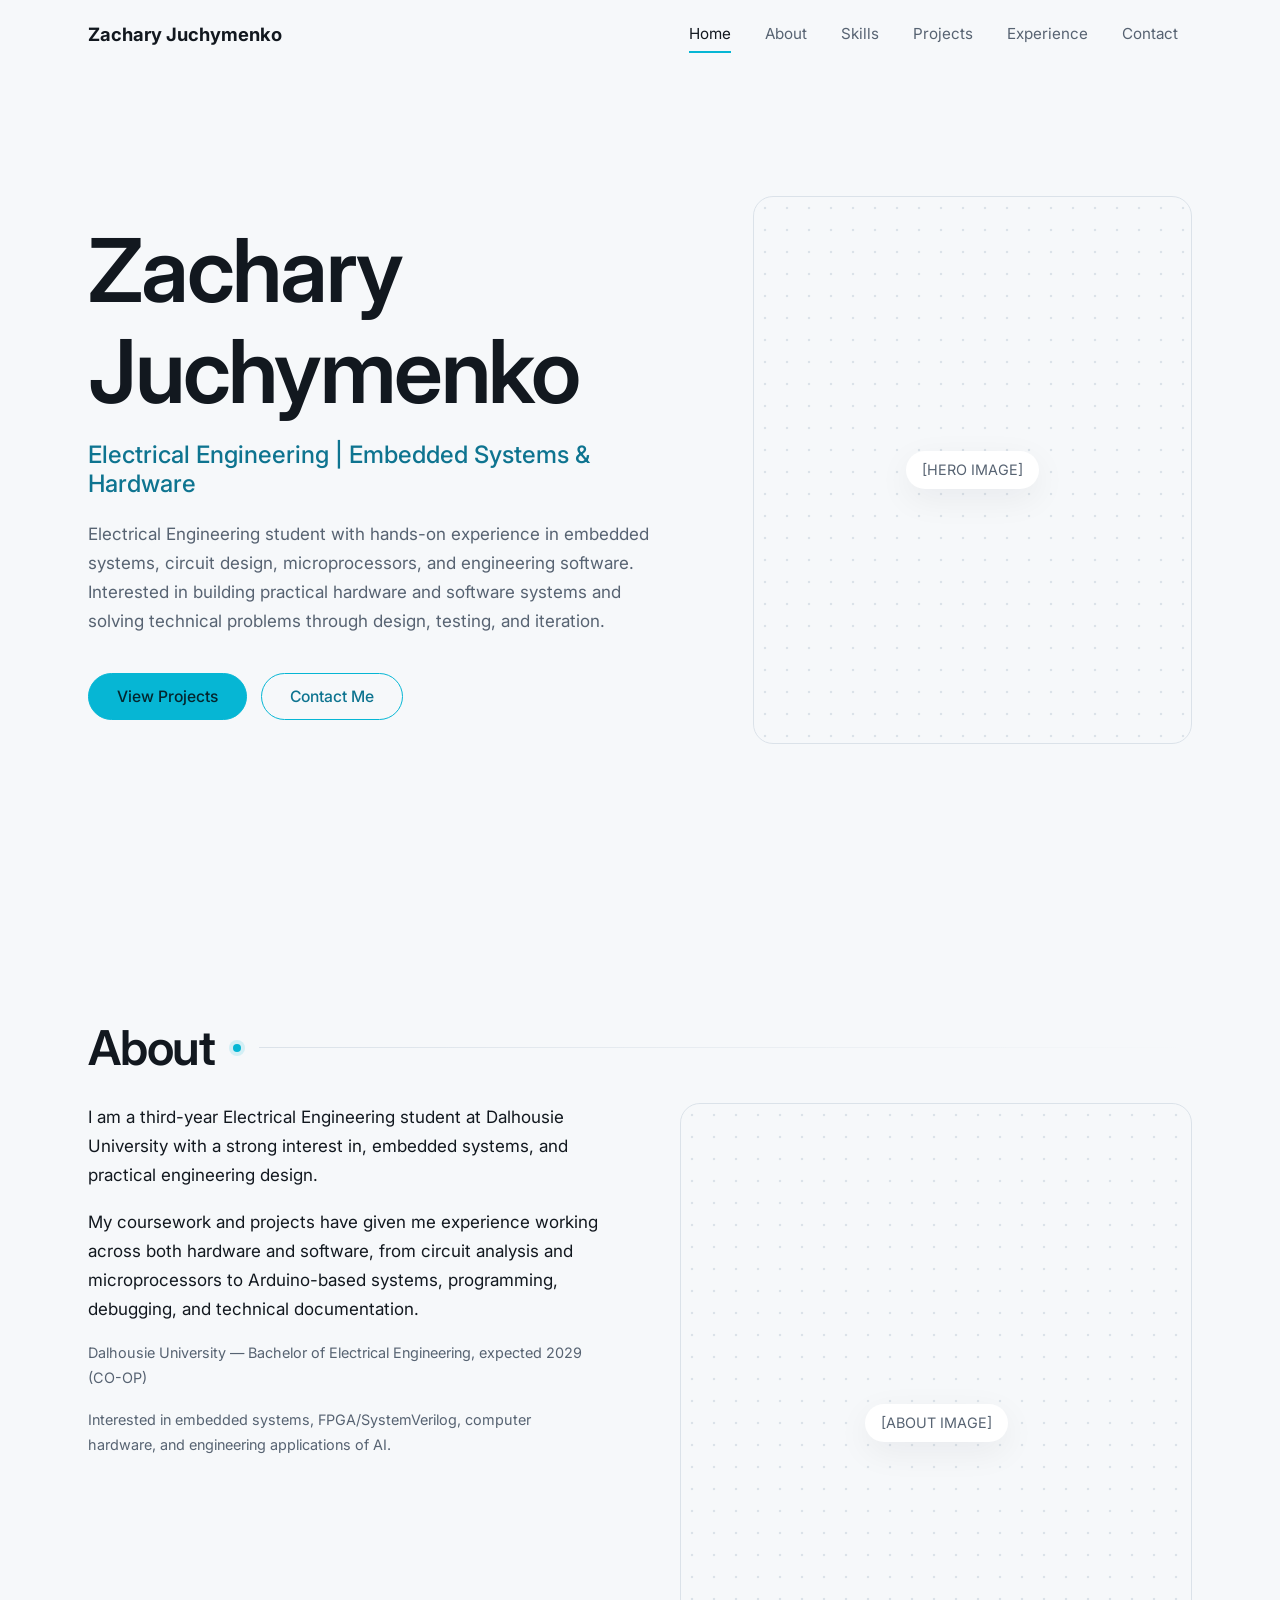
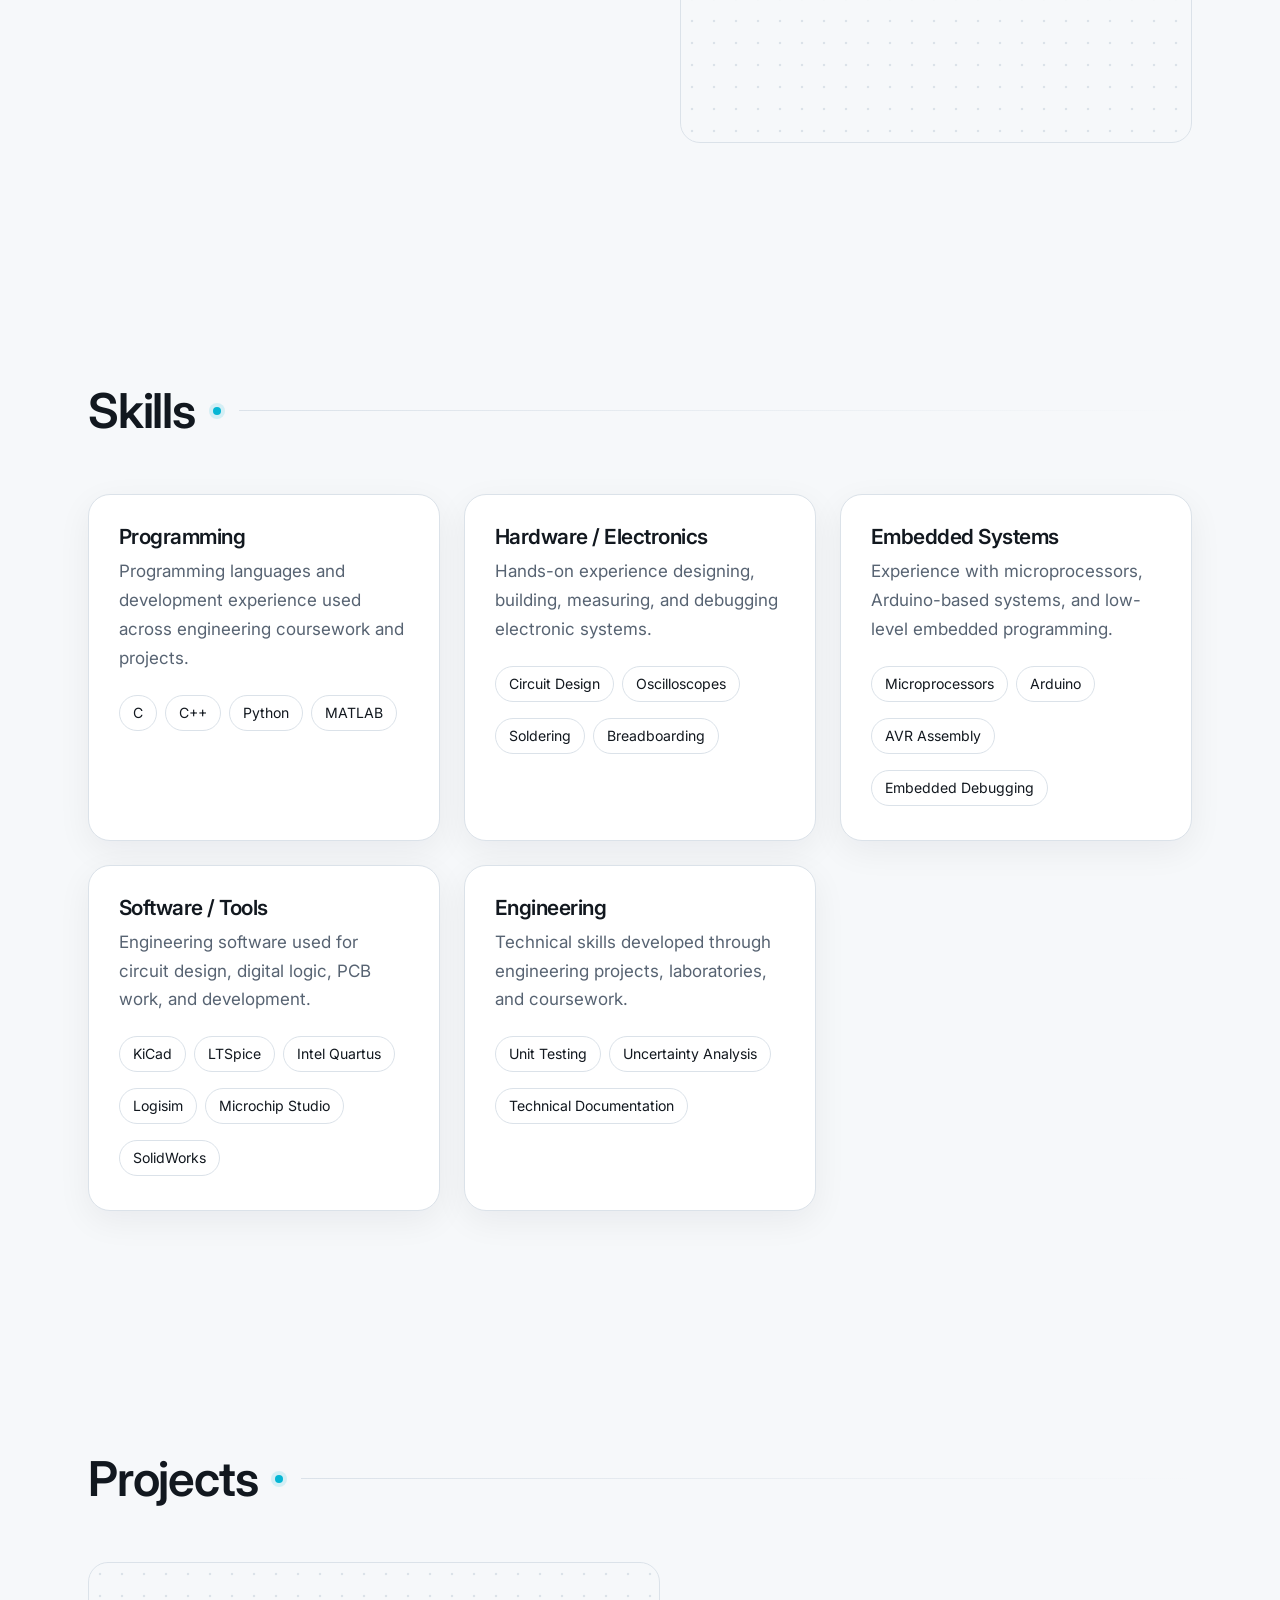
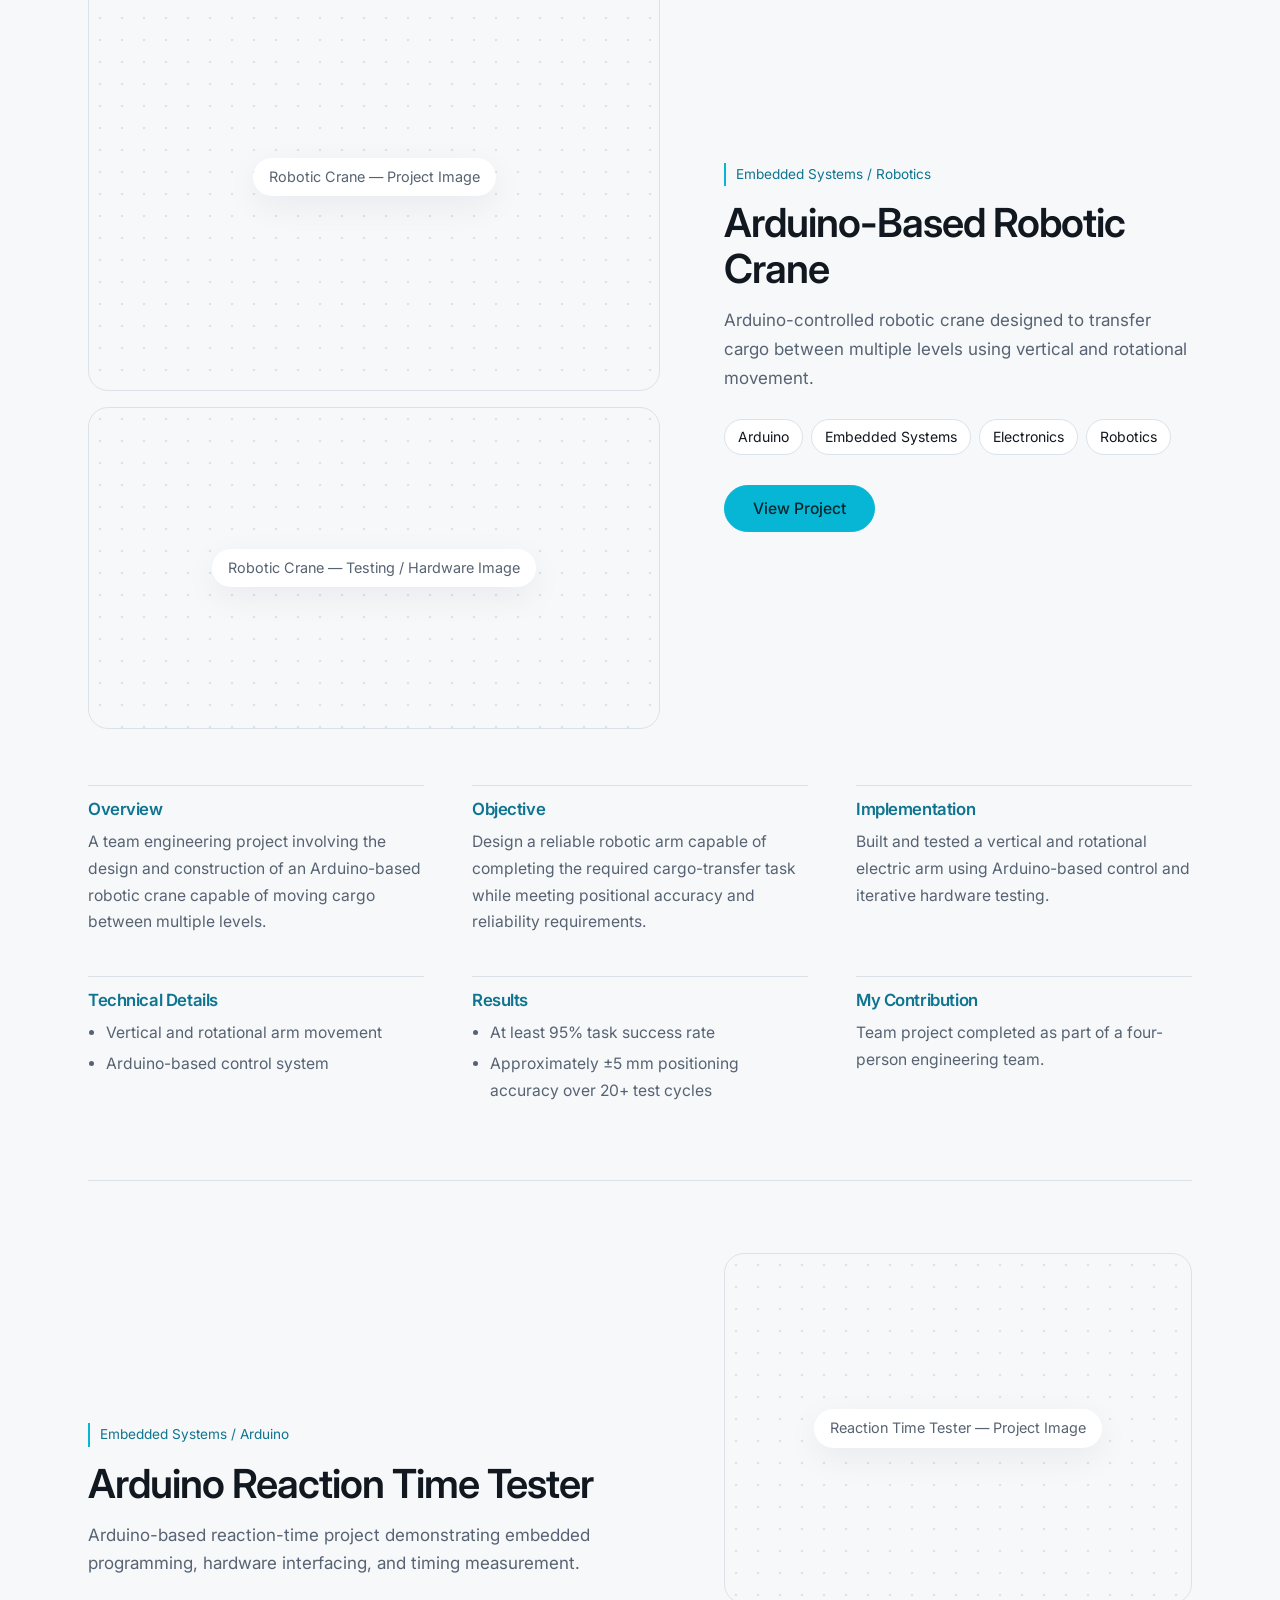
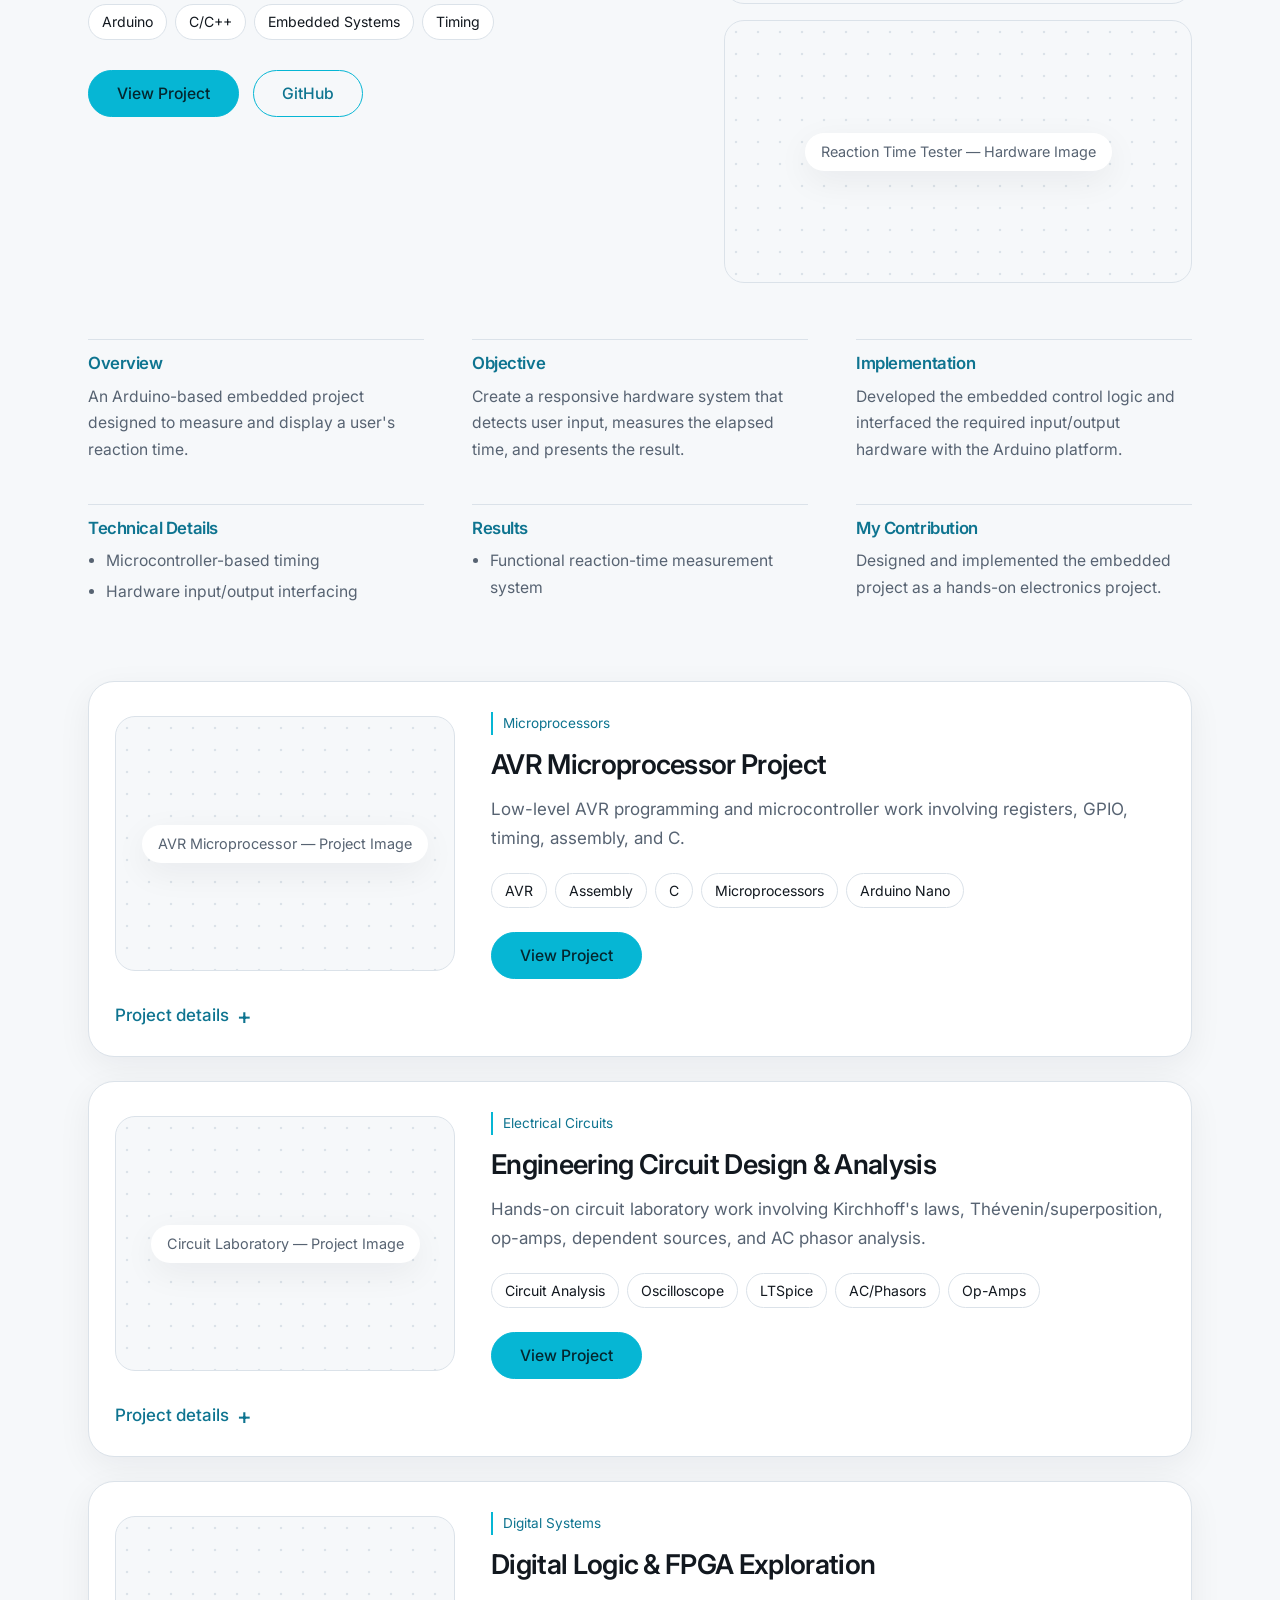
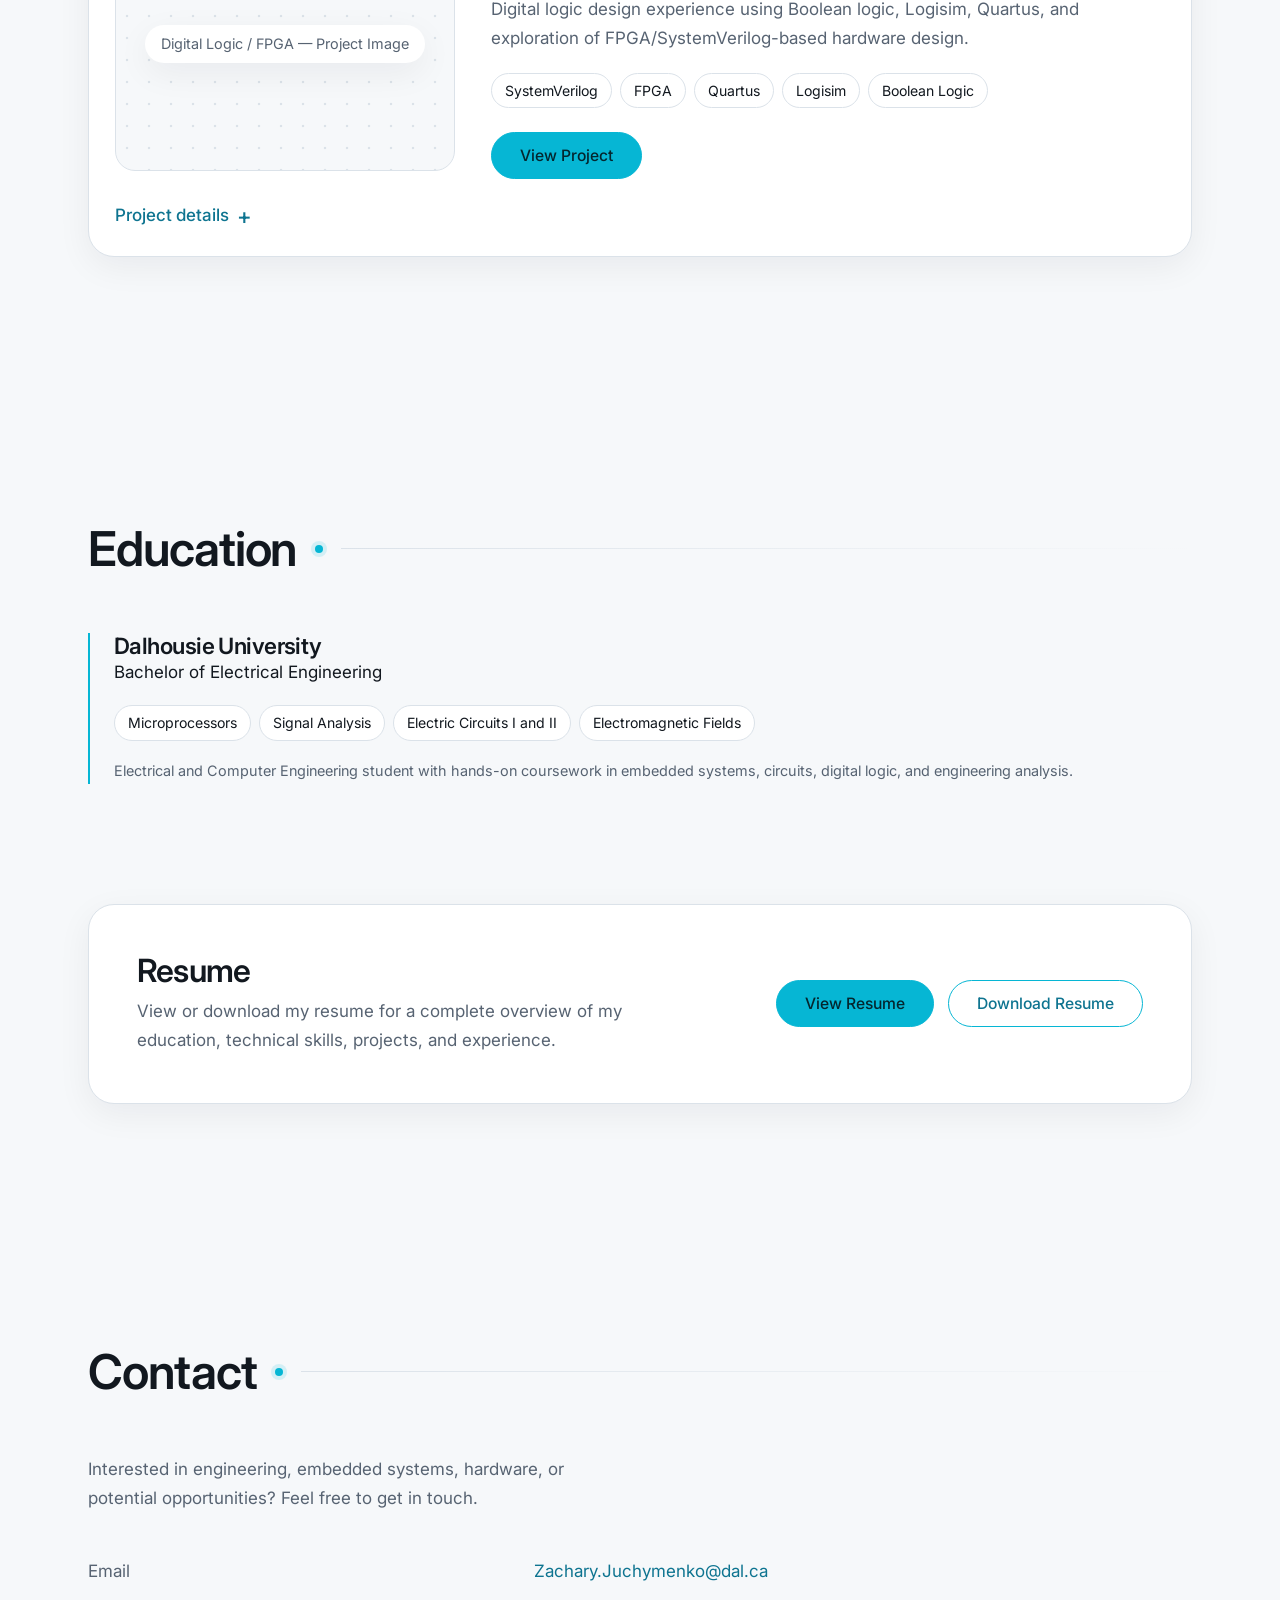
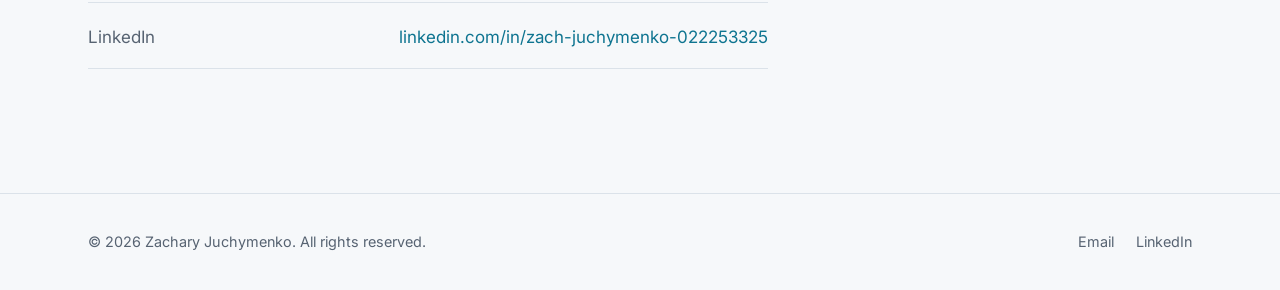
==== index.html @ e4185cd9 "Update index.html" ====
<!DOCTYPE html>
<html lang="en">
<head>
<meta charset="utf-8">
<meta name="viewport" content="width=device-width, initial-scale=1">
<title>Zachary Juchymenko | Portfolio</title>
<link rel="preconnect" href="https://fonts.googleapis.com">
<link rel="stylesheet" href="https://fonts.googleapis.com/css2?family=Inter:wght@400;500;600;700&display=swap">
<style>
/* ===== THEME: change colours/fonts here ===== */
:root{--bg:#f6f8fa;--bg2:#ffffff;--line:#dbe2e9;--tx:#12181f;--mut:#576372;--ac:#06b6d4;--act:#0e7490;--acd:rgba(6,182,212,.14);--sh:0 10px 34px rgba(18,24,31,.06);
--hf:'Inter',system-ui,sans-serif;--bf:'Inter',system-ui,sans-serif;--w:1160px;--ease:cubic-bezier(.2,.7,.2,1)}
*{box-sizing:border-box;margin:0}
html{scroll-behavior:smooth;scroll-padding-top:72px}
body{background:var(--bg);color:var(--tx);font:400 1.0625rem/1.7 var(--bf);-webkit-font-smoothing:antialiased}
a{color:var(--act);text-decoration:none}
:focus-visible{outline:2px solid var(--ac);outline-offset:3px}
h1,h2,h3,h4{font-family:var(--hf);font-weight:600;line-height:1.15;letter-spacing:-.025em}
ul{padding-left:1.1rem}li{margin:.25rem 0}
.wrap{max-width:var(--w);margin:0 auto;padding:0 28px}
section{padding:120px 0}
.muted{color:var(--mut)}.small{font-size:.9rem;color:var(--mut)}
/* section heading with trace line */
.sh{display:flex;align-items:center;gap:18px;margin-bottom:56px}
.sh h2{font-size:clamp(2rem,4vw,3rem)}
.sh:after{content:"";flex:1;height:1px;background:linear-gradient(90deg,var(--line),transparent)}
.sh:before{content:"";order:1;width:8px;height:8px;border-radius:50%;background:var(--ac);box-shadow:0 0 0 4px var(--acd)}
.sh h2{order:0}.sh:after{order:2}
/* nav */
nav{position:fixed;inset:0 0 auto;z-index:50;transition:background .3s,border-color .3s,backdrop-filter .3s;border-bottom:1px solid transparent}
nav.scrolled,nav.open{background:rgba(246,248,250,.82);backdrop-filter:blur(14px);-webkit-backdrop-filter:blur(14px);border-color:var(--line)}
.nb{display:flex;align-items:center;justify-content:space-between;height:68px}
.logo{font:700 1.15rem var(--hf);color:var(--tx)}
.nl{display:flex;gap:6px;list-style:none;padding:0}
.nl a{display:block;padding:8px 14px;color:var(--mut);font-size:.95rem;position:relative;transition:color .2s}
.nl a:after{content:"";position:absolute;left:14px;right:14px;bottom:2px;height:2px;background:var(--ac);transform:scaleX(0);transition:transform .25s var(--ease)}
.nl a:hover,.nl a.on{color:var(--tx)}.nl a.on:after,.nl a:hover:after{transform:scaleX(1)}
.burger{display:none;background:none;border:0;width:44px;height:44px;cursor:pointer;position:relative}
.burger i{position:absolute;left:11px;right:11px;height:2px;background:var(--tx);transition:transform .3s,opacity .2s}
.burger i:nth-child(1){top:16px}.burger i:nth-child(2){top:21px}.burger i:nth-child(3){top:26px}
nav.open .burger i:nth-child(1){transform:translateY(5px) rotate(45deg)}
nav.open .burger i:nth-child(2){opacity:0}
nav.open .burger i:nth-child(3){transform:translateY(-5px) rotate(-45deg)}
/* buttons */
.btn{display:inline-block;padding:13px 28px;border:1px solid var(--ac);border-radius:100px;font:500 .98rem var(--bf);cursor:pointer;transition:transform .2s var(--ease),background .2s,color .2s,box-shadow .2s}
.btn:hover{transform:translateY(-2px)}
.btn.p{background:var(--ac);color:#04262e}.btn.p:hover{box-shadow:0 6px 22px rgba(6,182,212,.3)}
.btn.s{background:transparent;color:var(--act)}.btn.s:hover{background:var(--acd)}
.btns{display:flex;flex-wrap:wrap;gap:14px}
/* placeholder image */
.ph{position:relative;aspect-ratio:var(--r,16/10);overflow:hidden;border:1px solid var(--line);border-radius:20px;background:
radial-gradient(var(--line) 1.4px,transparent 1.6px) 0 0/22px 22px,var(--bg);
display:grid;place-items:center;text-align:center;color:var(--mut);font-size:.9rem;transition:border-color .3s,transform .3s var(--ease)}
.ph span{background:var(--bg2);padding:7px 16px;border-radius:100px;box-shadow:var(--sh)}
.ph img,.ph video,.ph iframe{position:absolute;inset:0;width:100%;height:100%;object-fit:cover;border:0}
.ph video{object-fit:contain;background:#000}
.ph img{transition:transform .6s var(--ease)}
.ph:hover{border-color:var(--ac)}.ph:hover img{transform:scale(1.04)}
/* tags */
.tags{display:flex;flex-wrap:wrap;gap:8px;list-style:none;padding:0}
.tag{padding:5px 13px;border:1px solid var(--line);border-radius:100px;font-size:.88rem;color:var(--tx);background:var(--bg2);transition:transform .2s var(--ease),border-color .2s,color .2s}
.tag:hover{transform:translateY(-2px);border-color:var(--ac);color:var(--act)}
/* hero */
#home{min-height:100vh;display:flex;align-items:center;padding:120px 0 80px}
.hg{display:grid;grid-template-columns:1.15fr .85fr;gap:72px;align-items:center}
.hero h1{font-size:clamp(3rem,7.5vw,5.5rem);font-weight:600;margin-bottom:18px}
.hero .sub{font:500 clamp(1.15rem,2vw,1.5rem) var(--hf);color:var(--act);margin-bottom:22px}
.hero p.in{max-width:52ch;color:var(--mut);margin-bottom:38px}
.rise{opacity:0;transform:translateY(18px);animation:rise .8s var(--ease) forwards;animation-delay:var(--d,0s)}
@keyframes rise{to{opacity:1;transform:none}}
/* about */
.ag{display:grid;grid-template-columns:1fr 1fr;gap:80px;align-items:start}
#about .sh{margin-bottom:28px}
.ag p{margin-bottom:18px;max-width:60ch}
/* skills */
.sg{display:grid;grid-template-columns:repeat(auto-fit,minmax(320px,1fr));gap:24px}
.sc{padding:30px;border:1px solid var(--line);border-radius:22px;background:var(--bg2);box-shadow:var(--sh)}
.sc h3{font-size:1.3rem;margin-bottom:8px}.sc p{margin-bottom:18px}
/* projects */
.proj{padding:72px 0;border-top:1px solid var(--line)}.proj:first-of-type{border-top:0;padding-top:0}
.pg{display:grid;grid-template-columns:1.1fr .9fr;gap:64px;align-items:center}
.proj.right .pmedia{order:2}
.pmedia{display:grid;gap:16px}
.pmedia .ph:first-child:hover{transform:translateY(-4px)}
.proj.full .pg{grid-template-columns:1fr}
.proj.full .pmedia{grid-template-columns:2fr 1fr;align-items:end}
.proj.full .pinfo{display:grid;grid-template-columns:1fr 1fr;gap:16px 64px}
.proj.full .pinfo>*{margin:0}.proj.full .ptitle{grid-column:1/-1}
.type{display:inline-block;font-size:.85rem;color:var(--act);border-left:2px solid var(--ac);padding-left:10px;margin-bottom:14px}
.ptitle{font-size:clamp(1.8rem,3.2vw,2.5rem);margin-bottom:14px}
.pinfo>.short{color:var(--mut);margin-bottom:22px}.pinfo>.tags{margin-bottom:26px}
.det{display:grid;grid-template-columns:repeat(3,1fr);gap:40px 48px;margin-top:56px}
.det h4{font-size:1.05rem;color:var(--act);padding-top:14px;border-top:1px solid var(--line);margin-bottom:10px}
.det p,.det li{color:var(--mut);font-size:.98rem}
.proj.compact{padding:26px;margin-bottom:24px;border:1px solid var(--line);border-radius:26px;background:var(--bg2);box-shadow:var(--sh);transition:opacity .7s var(--ease),transform .5s var(--ease),border-color .3s}
.proj.compact:hover{transform:translateY(-3px);border-color:var(--ac)}
.cgrid{display:grid;grid-template-columns:340px 1fr;gap:36px;align-items:center}
.compact .ptitle{font-size:1.7rem}.compact .pinfo>.short{margin-bottom:16px}.compact .pinfo>.tags{margin-bottom:20px}
details summary{cursor:pointer;color:var(--act);font-weight:500;margin-top:22px;list-style:none;display:inline-flex;gap:8px;align-items:center}
details summary::-webkit-details-marker{display:none}
details summary:after{content:"+";font-size:1.4rem;line-height:1;transition:transform .25s}
details[open] summary:after{transform:rotate(45deg)}
details[open] .det{animation:rise .5s var(--ease)}
.compact .det{margin-top:24px}
/* timeline */
.tl{position:relative;padding-left:36px;margin-bottom:96px}
.tl:before{content:"";position:absolute;left:5px;top:8px;bottom:0;width:1px;background:var(--line)}
.te{position:relative;padding-bottom:56px}
.te:before{content:"";position:absolute;left:-36px;top:9px;width:11px;height:11px;border-radius:50%;background:var(--bg);border:2px solid var(--ac)}
.te h3{font-size:1.5rem}.te .co{color:var(--act);margin:4px 0}
.te .cols{display:grid;grid-template-columns:1fr 1fr;gap:12px 48px;margin-top:16px}
.te h4{font-size:1rem;margin-bottom:4px}.te li{color:var(--mut)}
.sub2{font-size:1.6rem;margin-bottom:36px}
.eg{display:grid;grid-template-columns:repeat(auto-fit,minmax(340px,1fr));gap:48px}
.eg>div{border-left:2px solid var(--ac);padding-left:24px}
.eg h3{font-size:1.4rem}.eg .tags{margin:14px 0}
/* resume + contact */
.rs{display:flex;justify-content:space-between;align-items:center;gap:32px;flex-wrap:wrap;padding:48px;border:1px solid var(--line);border-radius:26px;background:var(--bg2);box-shadow:var(--sh)}
.rs h2{font-size:2rem;margin-bottom:8px}.rs p{max-width:50ch}
.cg{max-width:680px}
.cl{list-style:none;padding:0;margin-top:28px}
.cl li{padding:16px 0;border-bottom:1px solid var(--line);display:flex;justify-content:space-between;gap:16px;flex-wrap:wrap}
.cl a:hover{text-decoration:underline}
form{display:grid;gap:18px}
label{display:grid;gap:6px;font-size:.92rem;color:var(--mut)}
input,textarea{font:inherit;color:var(--tx);background:var(--bg2);border:1px solid var(--line);border-radius:14px;padding:13px 16px;transition:border-color .2s}
input:focus,textarea:focus{outline:none;border-color:var(--ac)}
textarea{min-height:150px;resize:vertical}
form .btn{justify-self:start}
footer{border-top:1px solid var(--line);padding:36px 0}
.fb{display:flex;justify-content:space-between;align-items:center;gap:16px;flex-wrap:wrap}
.fb .fl{display:flex;gap:22px}
/* reveal */
.rv{opacity:0;transform:translateY(22px);transition:opacity .7s var(--ease),transform .7s var(--ease)}
.rv.in{opacity:1;transform:none}
/* responsive */
@media(max-width:960px){
section{padding:88px 0}
.hg,.ag,.pg,.cg{grid-template-columns:1fr;gap:44px}
.proj.right .pmedia{order:0}
.det{grid-template-columns:1fr 1fr}
.proj.full .pinfo{grid-template-columns:1fr}
.hero .ph{max-width:460px}
.cgrid{grid-template-columns:1fr;gap:24px}
}
@media(max-width:720px){
.wrap{padding:0 20px}
.burger{display:block}
.nl{position:absolute;top:68px;left:0;right:0;flex-direction:column;gap:0;background:rgba(246,248,250,.97);backdrop-filter:blur(14px);border-bottom:1px solid var(--line);max-height:0;overflow:hidden;visibility:hidden;transition:max-height .35s var(--ease),visibility .35s}
nav.open .nl{max-height:420px;visibility:visible}
.nl a{padding:16px 20px}.nl a:after{display:none}
.det,.te .cols,.proj.full .pmedia{grid-template-columns:1fr}
.det{gap:32px}.rs{padding:28px}
.btn{flex:1 1 100%;text-align:center}
.eg{grid-template-columns:1fr}
.sg{grid-template-columns:1fr}
}
@media(prefers-reduced-motion:reduce){html{scroll-behavior:auto}*{animation:none!important;transition:none!important}.rise,.rv{opacity:1;transform:none}}
</style>
</head>
<body>
<nav id="nav"><div class="wrap nb">
  <a class="logo" href="#home" id="logo"></a>
  <button class="burger" id="burger" aria-label="Toggle menu" aria-expanded="false"><i></i><i></i><i></i></button>
  <ul class="nl" id="navlinks"></ul>
</div></nav>
<main id="app"></main>
<footer><div class="wrap fb" id="foot"></div></footer>

<script>
/* =====================================================================
   EDIT YOUR CONTENT HERE. Everything below the DATA object is layout code.
   - Leave an image field as "" to show the placeholder box.
   - Set it to a path/URL (e.g. "images/pcb.jpg") to show your image.
   - Copy a whole { ... } block in `projects`, `experience`, etc. to add more.
   - Project `layout`: "left" (image left), "right" (image right), "compact" (small horizontal card that expands to show details).
   ===================================================================== */
const DATA = {
  name: "Zachary Juchymenko",
  role: "Electrical Engineering | Embedded Systems & Hardware",
  intro: "Electrical Engineering student with hands-on experience in embedded systems, circuit design, microprocessors, and engineering software. Interested in building practical hardware and software systems and solving technical problems through design, testing, and iteration.",
  heroImage: "",
  nav: [["Home","home"],["About","about"],["Skills","skills"],["Projects","projects"],["Experience","experience"],["Contact","contact"]],
  about: {
    title: "About",
    paragraphs: [
      "I am a third-year Electrical Engineering student at Dalhousie University with a strong interest in, embedded systems, and practical engineering design.",
      "My coursework and projects have given me experience working across both hardware and software, from circuit analysis and microprocessors to Arduino-based systems, programming, debugging, and technical documentation."
    ],
    small: [
      "Dalhousie University — Bachelor of Electrical Engineering, expected 2029 (CO-OP)",
      "Interested in embedded systems, FPGA/SystemVerilog, computer hardware, and engineering applications of AI."
    ],
    image: ""
  },
  skills: [
    { title: "Programming", desc: "Programming languages and development experience used across engineering coursework and projects.", items: ["C", "C++", "Python", "MATLAB"] },
    { title: "Hardware / Electronics", desc: "Hands-on experience designing, building, measuring, and debugging electronic systems.", items: ["Circuit Design", "Oscilloscopes", "Soldering", "Breadboarding"] },
    { title: "Embedded Systems", desc: "Experience with microprocessors, Arduino-based systems, and low-level embedded programming.", items: ["Microprocessors", "Arduino", "AVR Assembly", "Embedded Debugging"] },
    { title: "Software / Tools", desc: "Engineering software used for circuit design, digital logic, PCB work, and development.", items: ["KiCad", "LTSpice", "Intel Quartus", "Logisim", "Microchip Studio", "SolidWorks"] },
    { title: "Engineering", desc: "Technical skills developed through engineering projects, laboratories, and coursework.", items: ["Unit Testing", "Uncertainty Analysis", "Technical Documentation"] }
  ],
  projects: [
    {
      layout: "left",
      title: "Arduino-Based Robotic Crane",
      type: "Embedded Systems / Robotics",
      short: "Arduino-controlled robotic crane designed to transfer cargo between multiple levels using vertical and rotational movement.",
      image: "", image2: "",
      imageLabel: "Robotic Crane — Project Image",
      image2Label: "Robotic Crane — Testing / Hardware Image",
      tags: ["Arduino", "Embedded Systems", "Electronics", "Robotics"],
      links: [["View Project","#"]],
      details: {
        "Overview": "A team engineering project involving the design and construction of an Arduino-based robotic crane capable of moving cargo between multiple levels.",
        "Objective": "Design a reliable robotic arm capable of completing the required cargo-transfer task while meeting positional accuracy and reliability requirements.",
        "Implementation": "Built and tested a vertical and rotational electric arm using Arduino-based control and iterative hardware testing.",
        "Technical Details": ["Vertical and rotational arm movement", "Arduino-based control system"],
        "Results": ["At least 95% task success rate", "Approximately ±5 mm positioning accuracy over 20+ test cycles"],
        "My Contribution": "Team project completed as part of a four-person engineering team."
      }
    },
    {
      layout: "right",
      title: "Arduino Reaction Time Tester",
      type: "Embedded Systems / Arduino",
      short: "Arduino-based reaction-time project demonstrating embedded programming, hardware interfacing, and timing measurement.",
      image: "", image2: "",
      imageLabel: "Reaction Time Tester — Project Image",
      image2Label: "Reaction Time Tester — Hardware Image",
      tags: ["Arduino", "C/C++", "Embedded Systems", "Timing"],
      links: [["View Project","#"],["GitHub","#"]],
      details: {
        "Overview": "An Arduino-based embedded project designed to measure and display a user's reaction time.",
        "Objective": "Create a responsive hardware system that detects user input, measures the elapsed time, and presents the result.",
        "Implementation": "Developed the embedded control logic and interfaced the required input/output hardware with the Arduino platform.",
        "Technical Details": ["Microcontroller-based timing", "Hardware input/output interfacing"],
        "Results": ["Functional reaction-time measurement system"],
        "My Contribution": "Designed and implemented the embedded project as a hands-on electronics project."
      }
    },
    {
      layout: "compact",
      title: "AVR Microprocessor Project",
      type: "Microprocessors",
      short: "Low-level AVR programming and microcontroller work involving registers, GPIO, timing, assembly, and C.",
      image: "", image2: "",
      imageLabel: "AVR Microprocessor — Project Image",
      image2Label: "Assembly / Hardware Image",
      tags: ["AVR", "Assembly", "C", "Microprocessors", "Arduino Nano"],
      links: [["View Project","#"]],
      details: {
        "Overview": "Microprocessor coursework and hands-on work using the ATmega328P/Arduino Nano platform.",
        "Objective": "Understand and implement low-level microcontroller functionality using both C and AVR assembly.",
        "Implementation": "Worked with GPIO registers, bit manipulation, timing loops, program flow, and embedded C/assembly code.",
        "Technical Details": ["ATmega328P", "16 MHz Arduino Nano clock", "DDRB and PORTB GPIO registers"],
        "Results": ["Compared C and assembly implementations and compiled program sizes", "Implemented GPIO control and timing routines"],
        "My Contribution": "Implemented, tested, and debugged microprocessor programs while analyzing their low-level operation."
      }
    },
    {
      layout: "compact",
      title: "Engineering Circuit Design & Analysis",
      type: "Electrical Circuits",
      short: "Hands-on circuit laboratory work involving Kirchhoff's laws, Thévenin/superposition, op-amps, dependent sources, and AC phasor analysis.",
      image: "", image2: "",
      imageLabel: "Circuit Laboratory — Project Image",
      image2Label: "Circuit Measurement — Secondary Image",
      tags: ["Circuit Analysis", "Oscilloscope", "LTSpice", "AC/Phasors", "Op-Amps"],
      links: [["View Project","#"]],
      details: {
        "Overview": "A collection of electrical engineering laboratory projects focused on analyzing and experimentally validating circuit behavior.",
        "Objective": "Apply circuit-analysis theory to physical circuits and compare calculated, simulated, and measured results.",
        "Implementation": "Built circuits on breadboards, performed measurements, analyzed uncertainty, and documented experimental results.",
        "Technical Details": ["Kirchhoff's Laws", "Thévenin and Superposition", "Op-amp circuits", "AC/phasor analysis"],
        "Results": ["Measured resistor power and circuit quantities", "Compared theoretical and experimental values"],
        "My Contribution": "Built circuits, performed measurements, analyzed discrepancies, and prepared technical laboratory documentation."
      }
    },
    {
      layout: "compact",
      title: "Digital Logic & FPGA Exploration",
      type: "Digital Systems",
      short: "Digital logic design experience using Boolean logic, Logisim, Quartus, and exploration of FPGA/SystemVerilog-based hardware design.",
      image: "", image2: "",
      imageLabel: "Digital Logic / FPGA — Project Image",
      image2Label: "FPGA Design — Secondary Image",
      tags: ["SystemVerilog", "FPGA", "Quartus", "Logisim", "Boolean Logic"],
      links: [["View Project","#"]],
      details: {
        "Overview": "Digital systems work involving Boolean logic, digital circuit design, simulation, and FPGA-oriented development.",
        "Objective": "Develop an understanding of digital hardware design and how logical systems can be implemented in programmable hardware.",
        "Implementation": "Used digital logic simulation and FPGA development tools to design and explore hardware-based systems.",
        "Technical Details": ["Boolean logic", "Intel Quartus", "Logisim", "SystemVerilog / FPGA exploration"],
        "Results": ["Developed practical experience translating logic concepts into digital hardware designs"],
        "My Contribution": "Designed and tested digital logic systems and explored FPGA-based hardware development."
      }
    }
  ],
  projectDefaults: {
    title: "[PROJECT TITLE]", type: "[PROJECT TYPE]", short: "[SHORT PROJECT DESCRIPTION]",
    image: "", image2: "", imageLabel: "[PROJECT IMAGE]", image2Label: "[SECONDARY IMAGE (OPTIONAL)]",
    tags: ["[TECHNOLOGY]","[TECHNOLOGY]","[TECHNOLOGY]"],
    links: [["View Project","#"],["GitHub","#"]],
    details: {
      "Overview": "[SHORT INTRODUCTORY PARAGRAPH]",
      "Objective": "[WHAT THE PROJECT WAS INTENDED TO ACCOMPLISH]",
      "Implementation": "[HOW THE PROJECT WAS BUILT]",
      "Technical Details": ["[SPECIFICATION OR DESIGN DECISION]","[SPECIFICATION OR DESIGN DECISION]"],
      "Results": ["[MEASUREMENT OR OUTCOME]","[MEASUREMENT OR OUTCOME]"],
      "My Contribution": "[YOUR SPECIFIC ROLE, ESPECIALLY IF A TEAM PROJECT]"
    }
  },
  /* Leave empty until you add jobs. Format:
     { title:"", company:"", dates:"", desc:"", responsibilities:["",""], accomplishments:["",""] } */
  experience: [],
  education: [
    {
      institution: "Dalhousie University",
      degree: "Bachelor of Electrical Engineering",
      courses: ["Microprocessors", "Signal Analysis", "Electric Circuits I and II", "Electromagnetic Fields"],
      extra: "Electrical and Computer Engineering student with hands-on coursework in embedded systems, circuits, digital logic, and engineering analysis."
    }
  ],
  resume: {
    title: "Resume",
    desc: "View or download my resume for a complete overview of my education, technical skills, projects, and experience.",
    view: "#",
    download: "#"
  },
  contact: {
    title: "Contact",
    intro: "Interested in engineering, embedded systems, hardware, or potential opportunities? Feel free to get in touch.",
    links: [
      ["Email", "Zachary.Juchymenko@dal.ca", "mailto:Zachary.Juchymenko@dal.ca"],
      ["LinkedIn", "linkedin.com/in/zach-juchymenko-022253325", "https://www.linkedin.com/in/zach-juchymenko-022253325"]
    ]
  }
};

/* ============================ RENDER CODE ============================ */
const D = DATA, $ = s => document.querySelector(s);
const list = a => `<ul>${a.map(x => `<li>${x}</li>`).join("")}</ul>`;
const tags = a => `<ul class="tags">${a.map(t => `<li class="tag">${t}</li>`).join("")}</ul>`;
const sh = t => `<div class="sh rv"><h2>${t}</h2></div>`;
const ph = (src, label, ratio) => {
  let m = "";
  if (!src) m = `<span>${label}</span>`;
  else if (/youtu\.?be/.test(src)) m = `<iframe src="https://www.youtube.com/embed/${(src.match(/(?:v=|youtu\.be\/|embed\/)([\w-]{11})/) || [])[1]}" title="${label}" allowfullscreen loading="lazy"></iframe>`;
  else if (/\.(mp4|webm|mov)(\?|$)/i.test(src)) m = `<video src="${src}" controls playsinline preload="metadata"></video>`;
  else m = `<img src="${src}" alt="${label}" loading="lazy">`;
  return `<div class="ph" style="--r:${ratio}">${m}</div>`;
};

function project(p) {
  p = { ...D.projectDefaults, ...p };
  const det = { ...D.projectDefaults.details, ...(p.details || {}) };
  const full = p.layout === "full";
  const btns = `<div class="btns">${p.links.map(([l, h], i) => `<a class="btn ${i ? "s" : "p"}" href="${h}">${l}</a>`).join("")}</div>`;
  const dh = `<div class="det">${Object.entries(det).map(([k, v]) => `<div><h4>${k}</h4>${Array.isArray(v) ? list(v) : `<p>${v}</p>`}</div>`).join("")}</div>`;
  if (p.layout === "compact") return `<article class="proj compact rv"><div class="cgrid">${ph(p.image, p.imageLabel, "4/3")}<div class="pinfo"><span class="type">${p.type}</span><h3 class="ptitle">${p.title}</h3><p class="short">${p.short}</p>${tags(p.tags)}${btns}</div></div><details><summary>Project details</summary>${dh}</details></article>`;
  return `<article class="proj ${p.layout} rv">
    <div class="pg">
      <div class="pmedia">${ph(p.image, p.imageLabel, full ? "21/9" : "4/3")}${ph(p.image2, p.image2Label, "16/9")}</div>
      <div class="pinfo">
        <div class="ptitle-wrap" style="display:contents"><span class="type">${p.type}</span></div>
        <h3 class="ptitle">${p.title}</h3>
        <p class="short">${p.short}</p>
        ${tags(p.tags)}
        ${btns}
      </div>
    </div>
    ${dh}
  </article>`;
}

const hasExp = (D.experience || []).length > 0;
$("#navlinks").innerHTML = D.nav.map(([l, id]) => `<li><a href="#${id}">${l}</a></li>`).join("");
$("#logo").textContent = D.name;
document.title = `${D.name} | Portfolio`;

$("#app").innerHTML = `
<section id="home"><div class="wrap hero hg">
  <div>
    <h1 class="rise">${D.name}</h1>
    <p class="sub rise" style="--d:.12s">${D.role}</p>
    <p class="in rise" style="--d:.24s">${D.intro}</p>
    <div class="btns rise" style="--d:.36s"><a class="btn p" href="#projects">View Projects</a><a class="btn s" href="#contact">Contact Me</a></div>
  </div>
  <div class="rise" style="--d:.3s">${ph(D.heroImage, "[HERO IMAGE]", "4/5")}</div>
</div></section>

<section id="about"><div class="wrap">${sh(D.about.title)}
  <div class="ag">
    <div class="rv">${D.about.paragraphs.map(p => `<p>${p}</p>`).join("")}${D.about.small.map(p => `<p class="small">${p}</p>`).join("")}</div>
    <div class="rv">${ph(D.about.image, "[ABOUT IMAGE]", "4/5")}</div>
  </div>
</div></section>

<section id="skills"><div class="wrap">${sh("Skills")}
  <div class="sg">${D.skills.map(s => `<div class="sc rv"><h3>${s.title}</h3><p class="muted">${s.desc}</p>${tags(s.items)}</div>`).join("")}</div>
</div></section>

<section id="projects"><div class="wrap">${sh("Projects")}${D.projects.map(project).join("")}</div></section>

<section id="experience"><div class="wrap">${sh(hasExp ? "Experience" : "Education")}
  <div class="tl"${hasExp ? "" : " hidden"}>${(D.experience || []).map(e => `<div class="te rv">
    <h3>${e.title}</h3><p class="co">${e.company}</p><p class="small">${e.dates}</p><p class="muted" style="margin-top:10px;max-width:70ch">${e.desc}</p>
    <div class="cols"><div><h4>Responsibilities</h4>${list(e.responsibilities)}</div><div><h4>Accomplishments</h4>${list(e.accomplishments)}</div></div></div>`).join("")}</div>
  <h3 class="sub2 rv" id="education"${hasExp ? "" : " hidden"}>Education</h3>
  <div class="eg">${D.education.map(e => `<div class="rv"><h3>${e.institution}</h3><p>${e.degree}</p>${e.dates ? `<p class="small">${e.dates}</p>` : ""}${e.gpa ? `<p class="muted">${e.gpa}</p>` : ""}${tags(e.courses)}<p class="small">${e.extra}</p></div>`).join("")}</div>
</div></section>

<section id="resume" style="padding-top:0"><div class="wrap"><div class="rs rv">
  <div><h2>${D.resume.title}</h2><p class="muted">${D.resume.desc}</p></div>
  <div class="btns"><a class="btn p" href="${D.resume.view}" target="_blank" rel="noopener">View Resume</a><a class="btn s" href="${D.resume.download}" download>Download Resume</a></div>
</div></div></section>

<section id="contact"><div class="wrap">${sh(D.contact.title)}
  <div class="cg">
    <div class="rv"><p class="muted" style="max-width:44ch">${D.contact.intro}</p>
      <ul class="cl">${D.contact.links.map(([l, t, h]) => `<li><span class="muted">${l}</span><a href="${h}">${t}</a></li>`).join("")}</ul></div>
  </div>
</div></section>`;

$("#foot").innerHTML = `<span class="small">&copy; ${new Date().getFullYear()} ${D.name}. All rights reserved.</span>
<div class="fl">${D.contact.links.map(([l, , h]) => `<a class="small" href="${h}">${l}</a>`).join("")}</div>`;

/* ============================ BEHAVIOUR ============================ */
const nav = $("#nav"), burger = $("#burger");
const onScroll = () => nav.classList.toggle("scrolled", scrollY > 20);
addEventListener("scroll", onScroll, { passive: true }); onScroll();
burger.onclick = () => { const o = nav.classList.toggle("open"); burger.setAttribute("aria-expanded", o); };
document.querySelectorAll("#navlinks a").forEach(a => a.addEventListener("click", () => { nav.classList.remove("open"); burger.setAttribute("aria-expanded", false); }));

const rvIO = new IntersectionObserver(es => es.forEach(e => { if (e.isIntersecting) { e.target.classList.add("in"); rvIO.unobserve(e.target); } }), { threshold: .12 });
document.querySelectorAll(".rv").forEach(el => rvIO.observe(el));

const links = [...document.querySelectorAll("#navlinks a")];
const secIO = new IntersectionObserver(es => es.forEach(e => {
  if (e.isIntersecting) links.forEach(a => a.classList.toggle("on", a.getAttribute("href") === "#" + e.target.id));
}), { rootMargin: "-45% 0px -50% 0px" });
D.nav.forEach(([, id]) => { const s = document.getElementById(id); s && secIO.observe(s); });

</script>
</body>
</html>
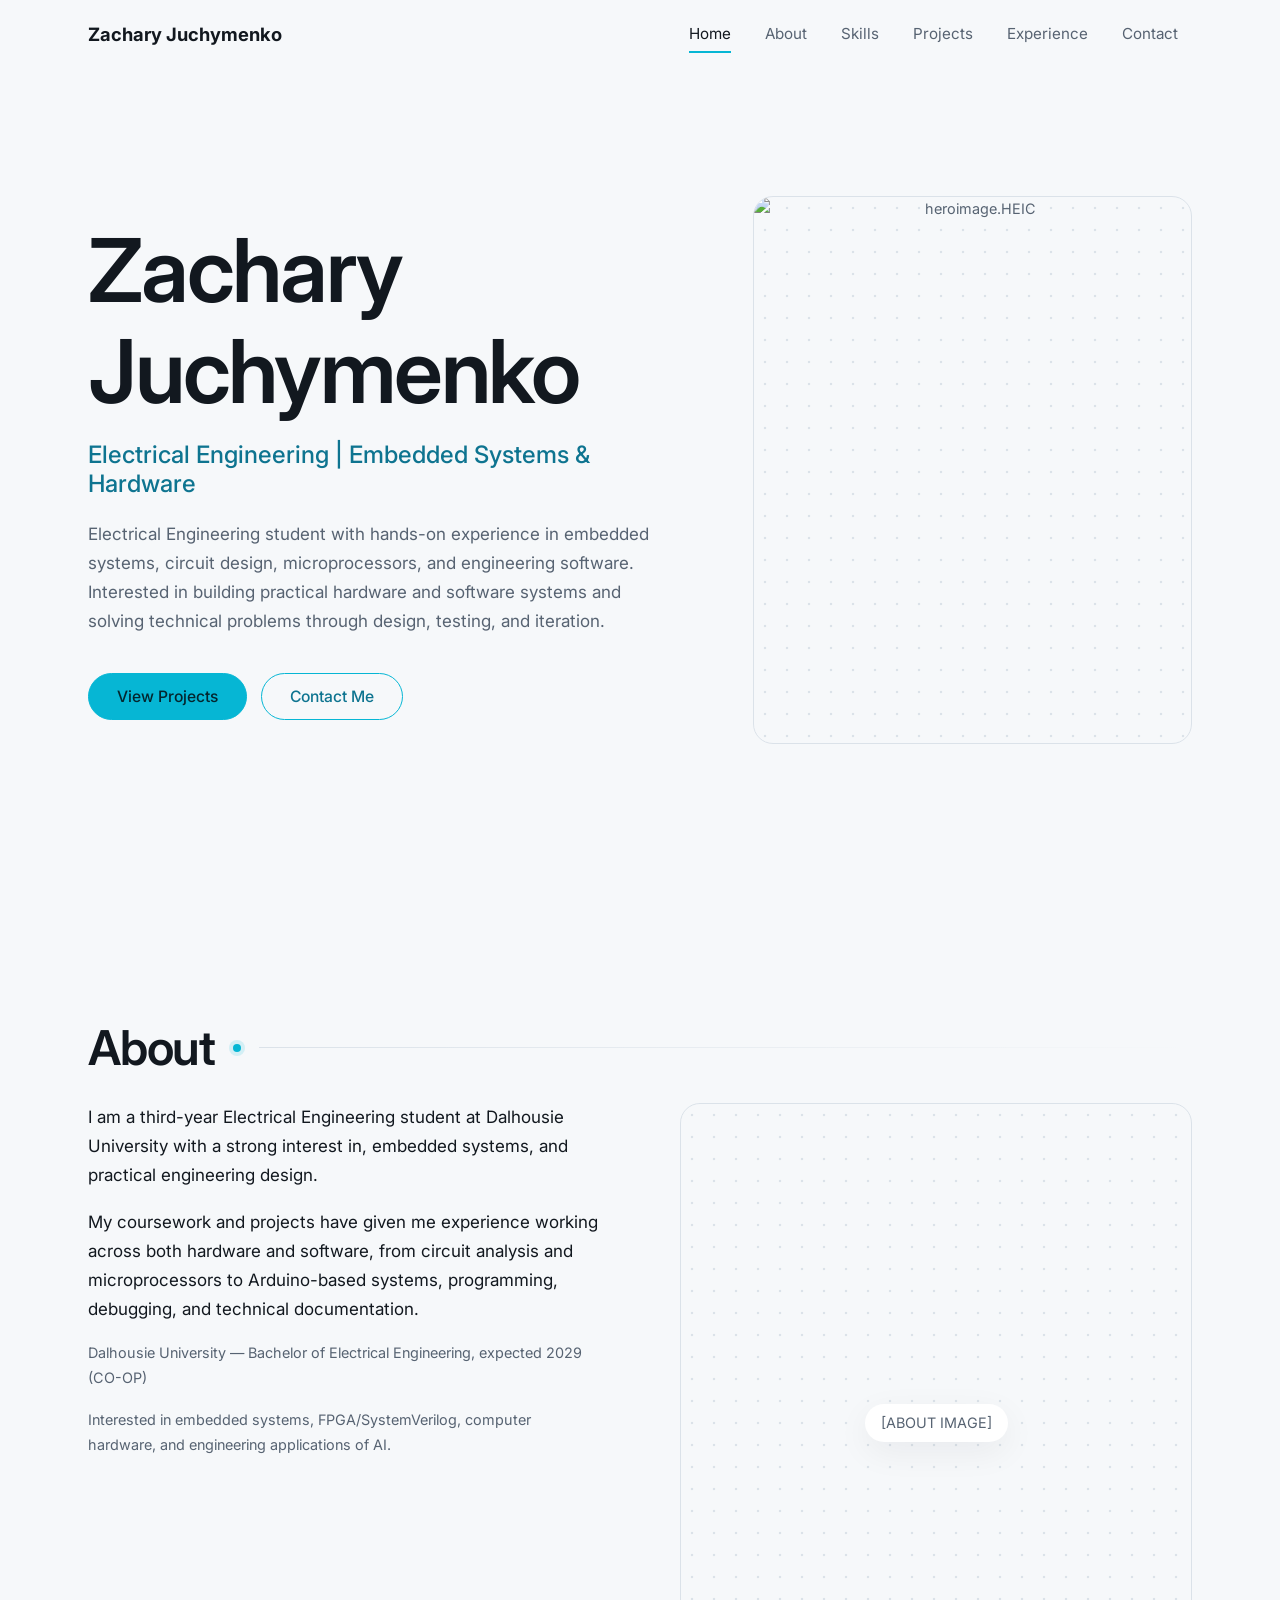
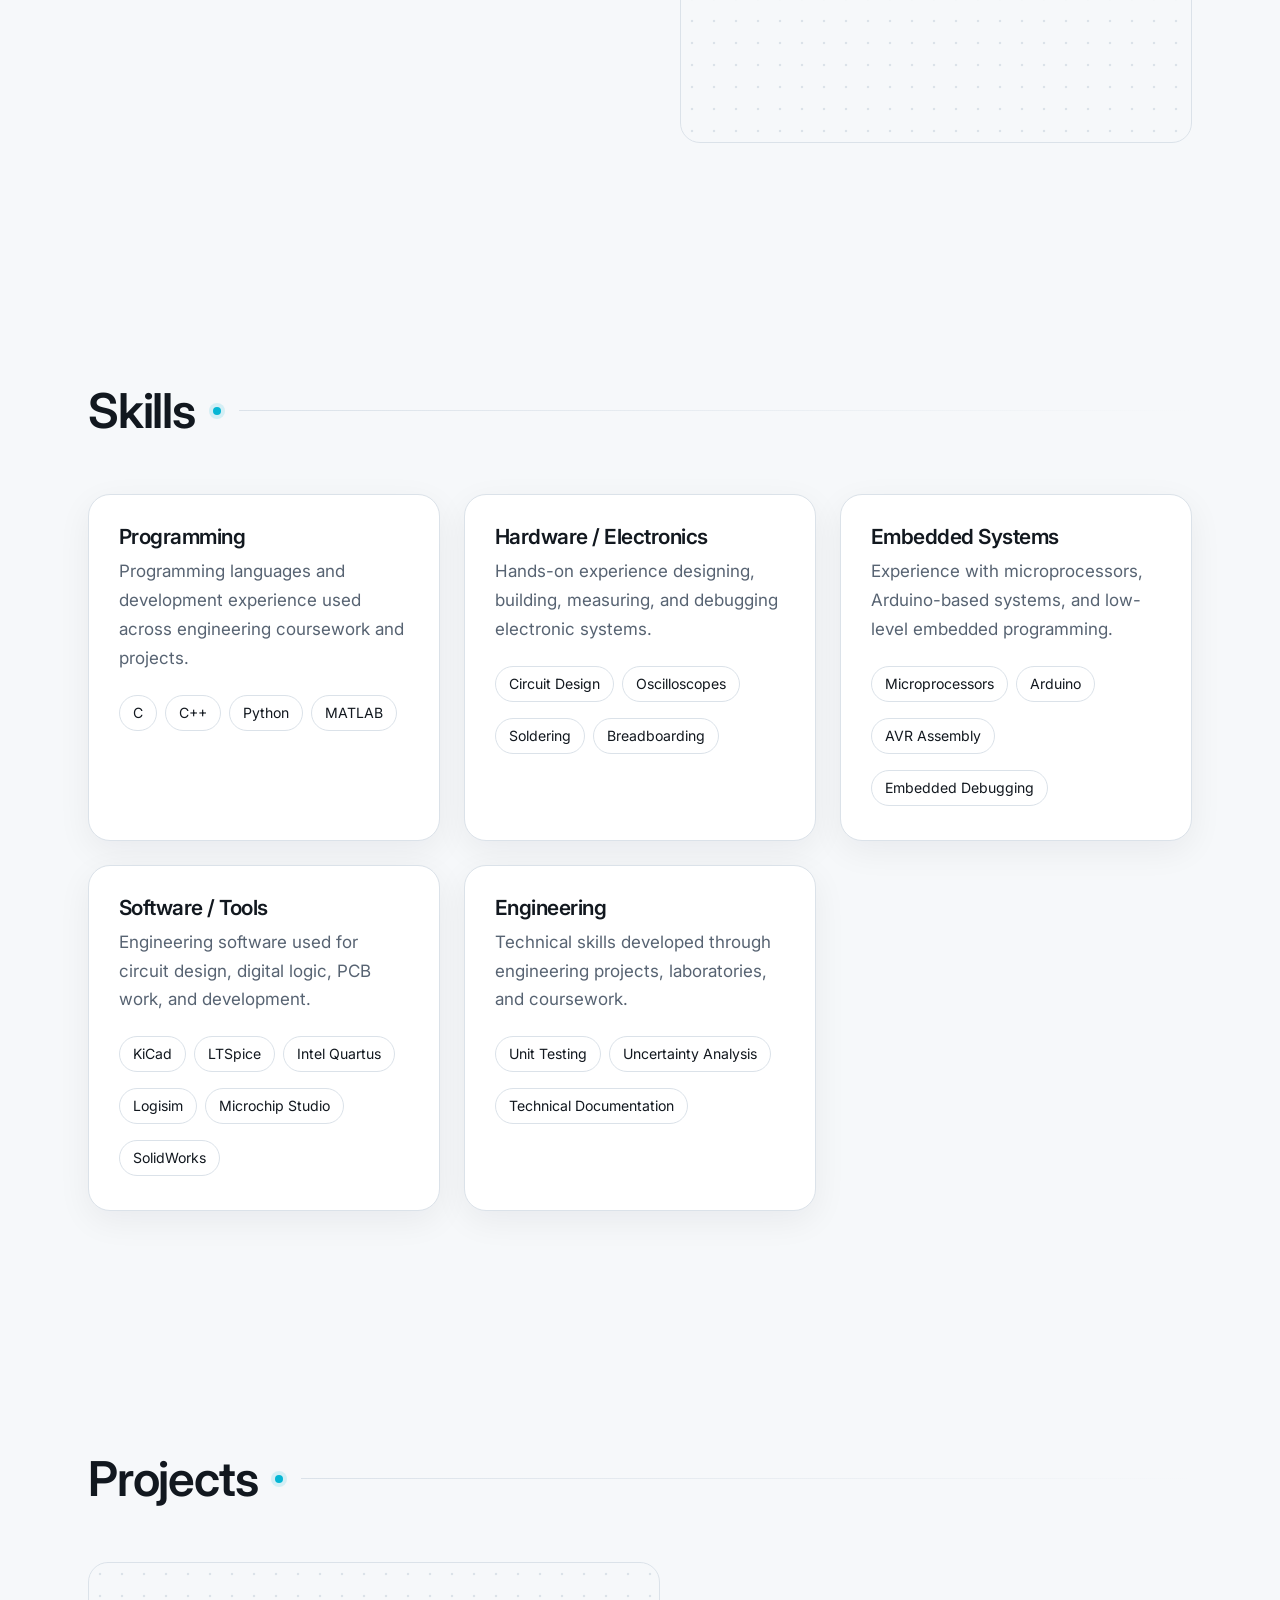
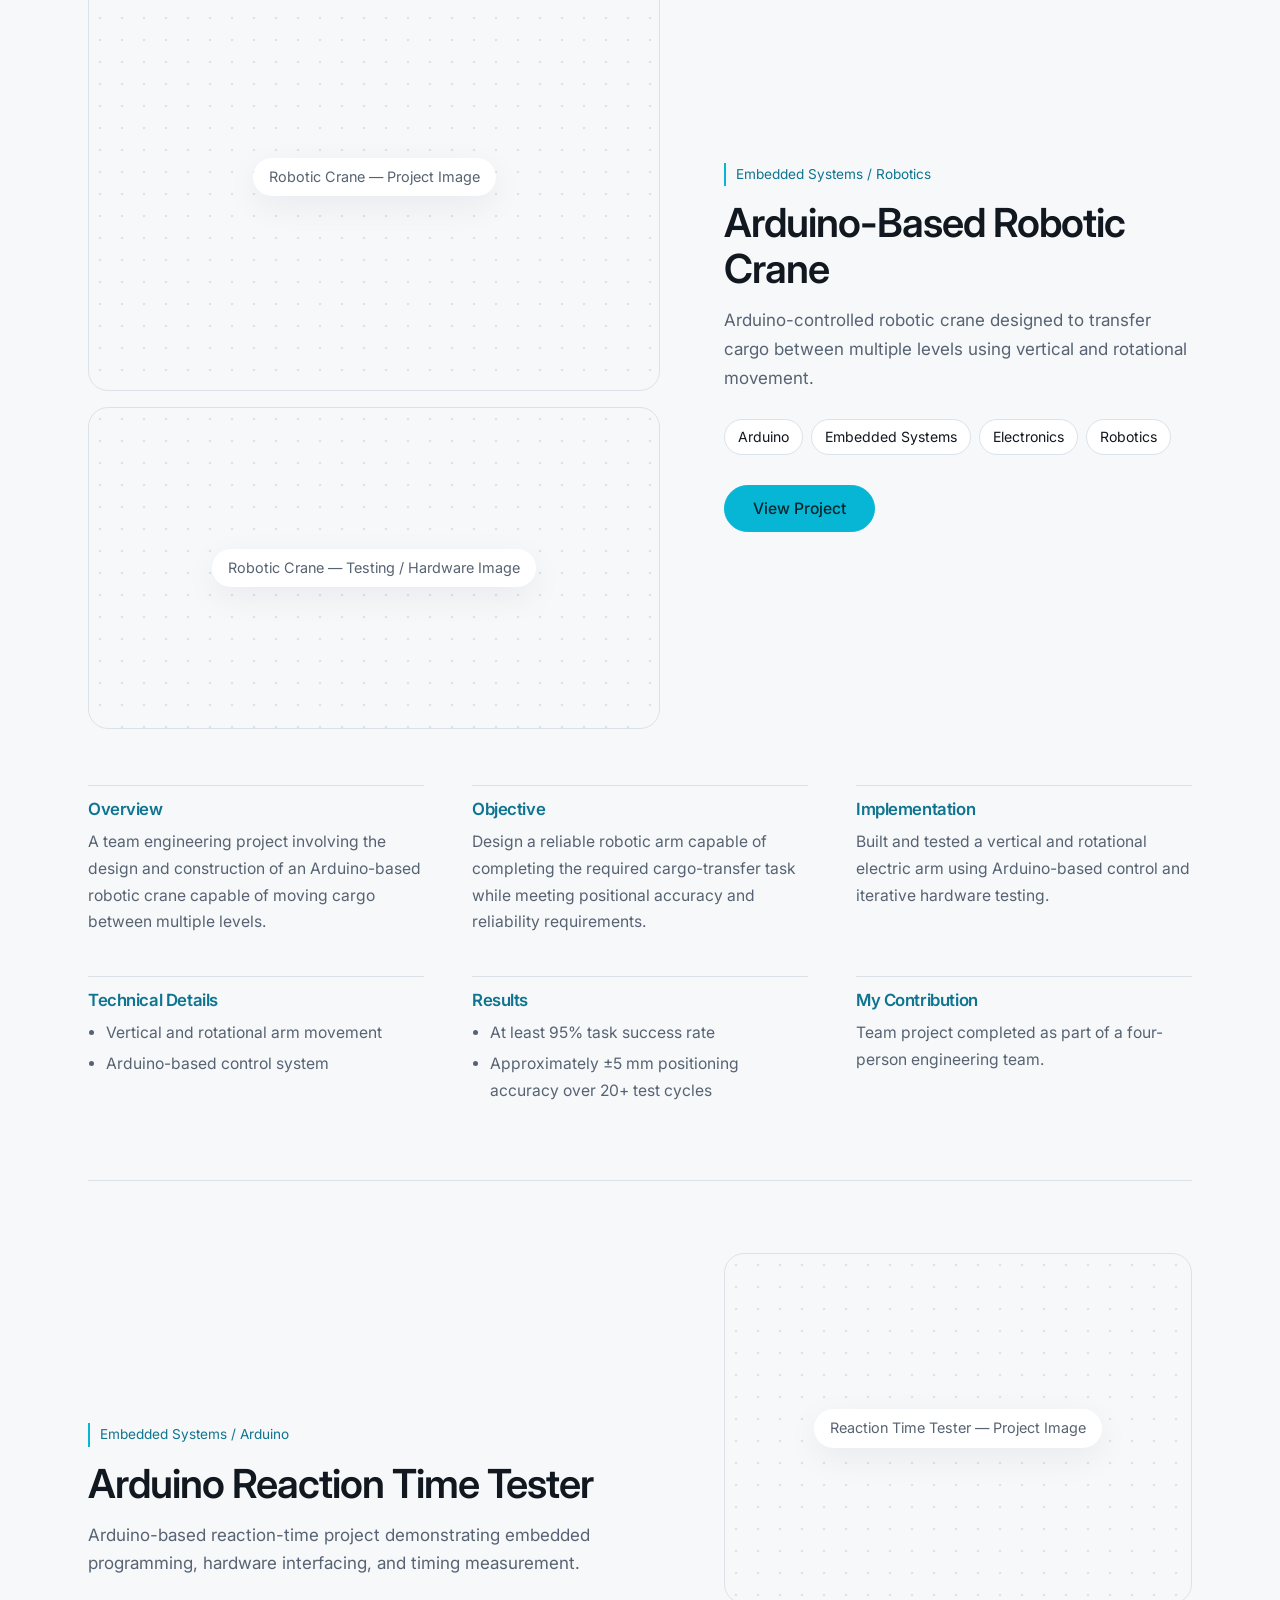
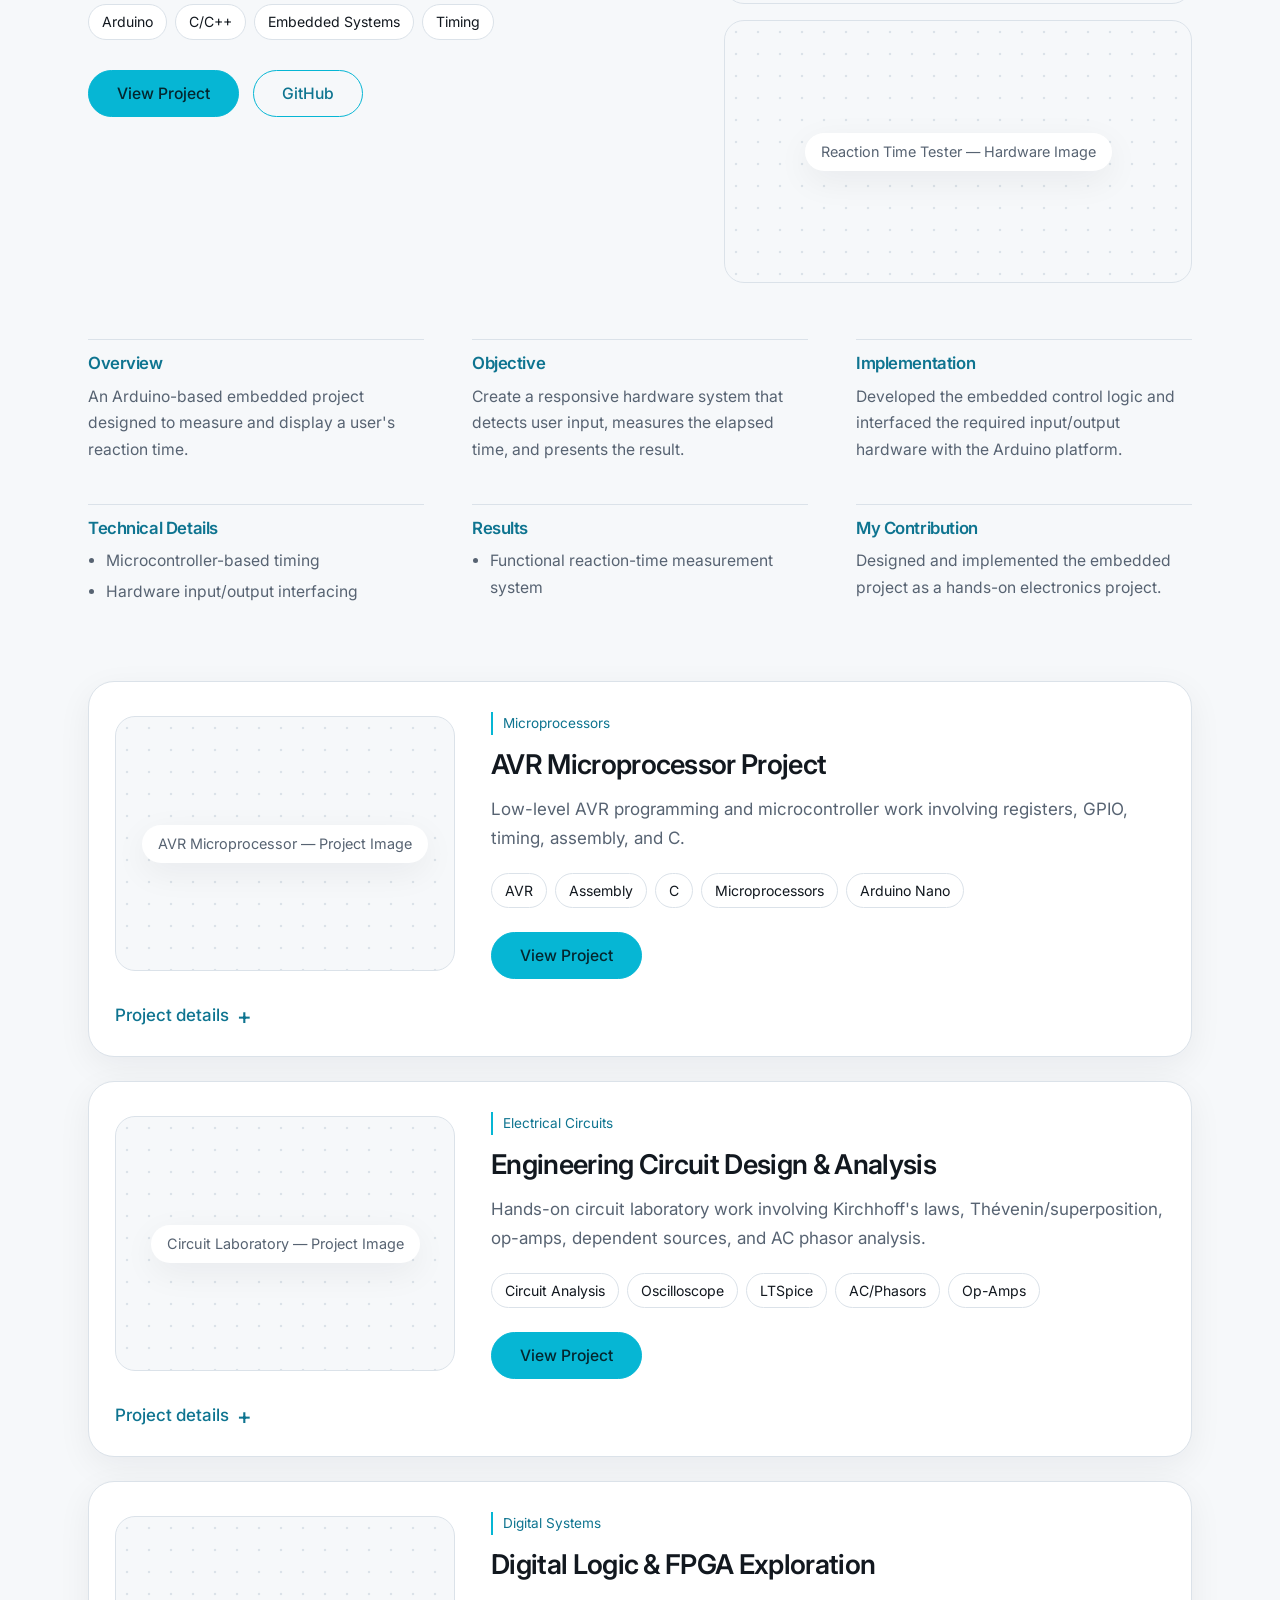
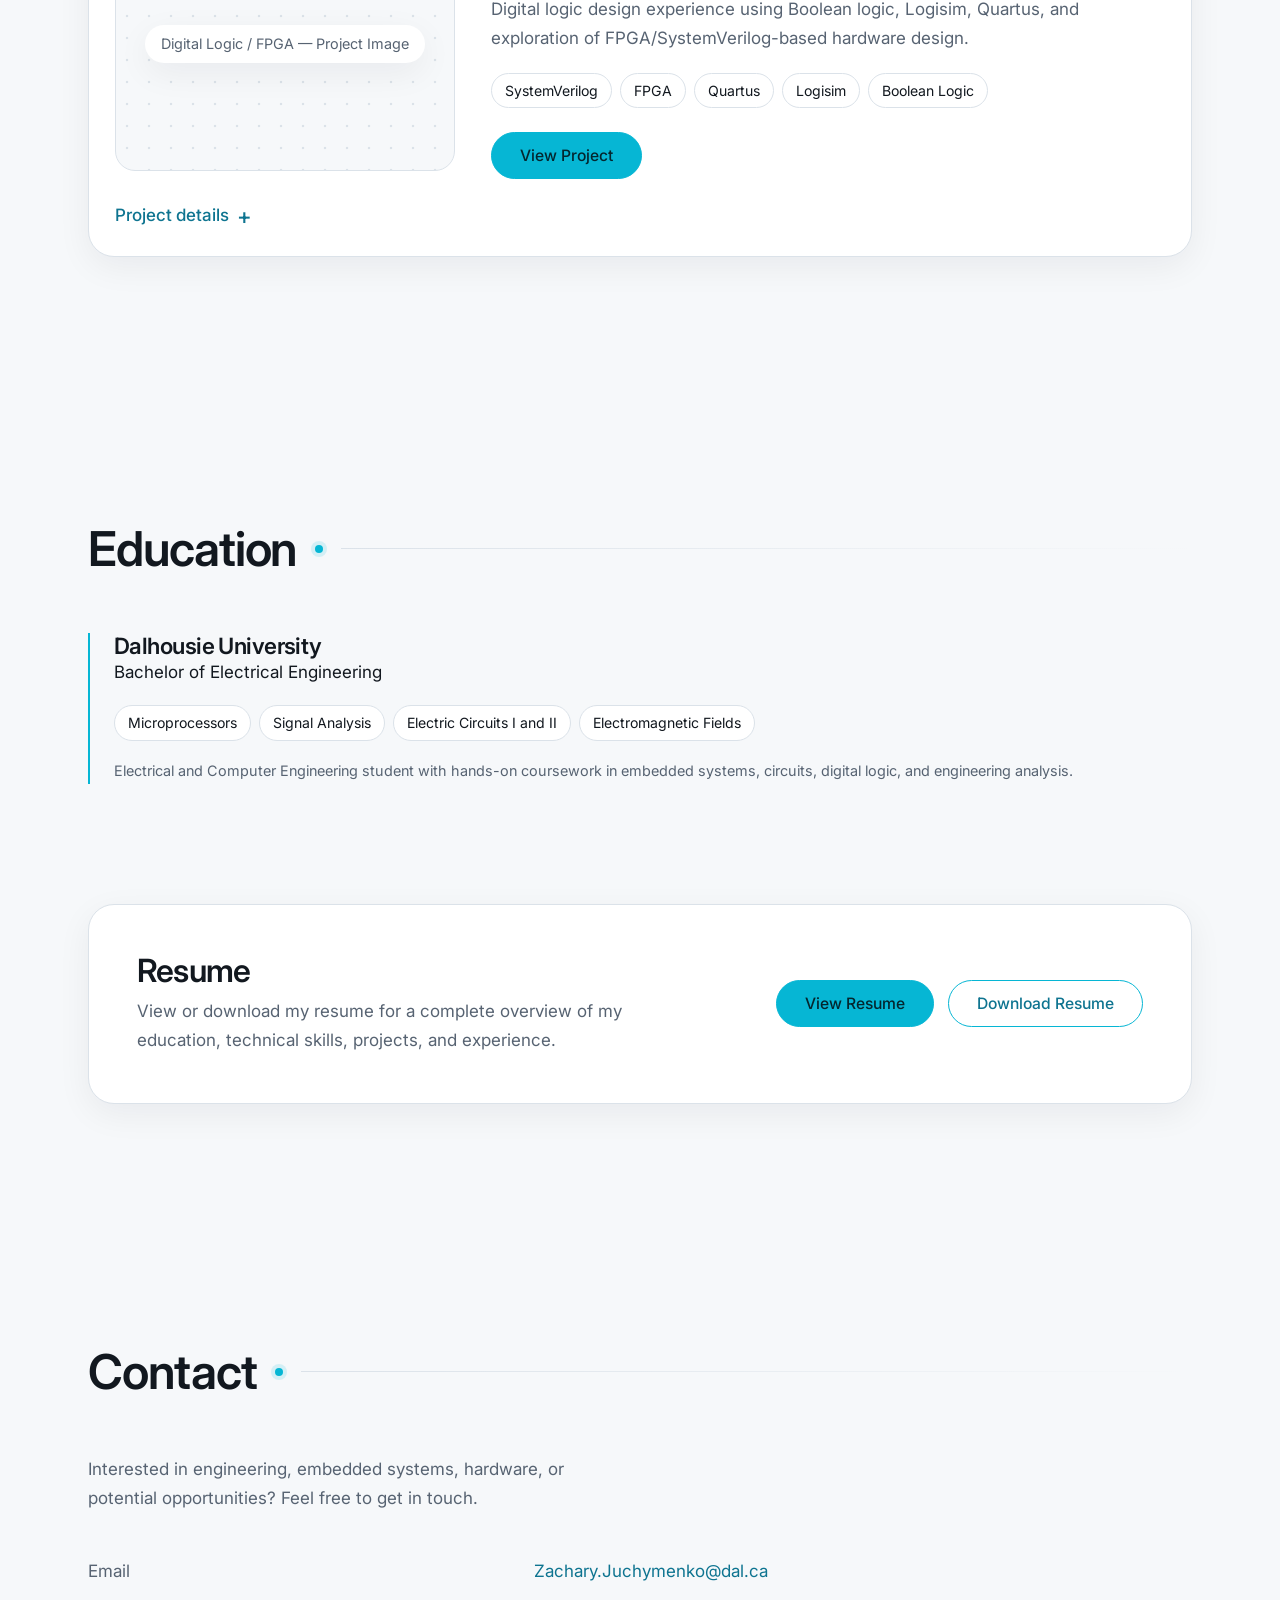
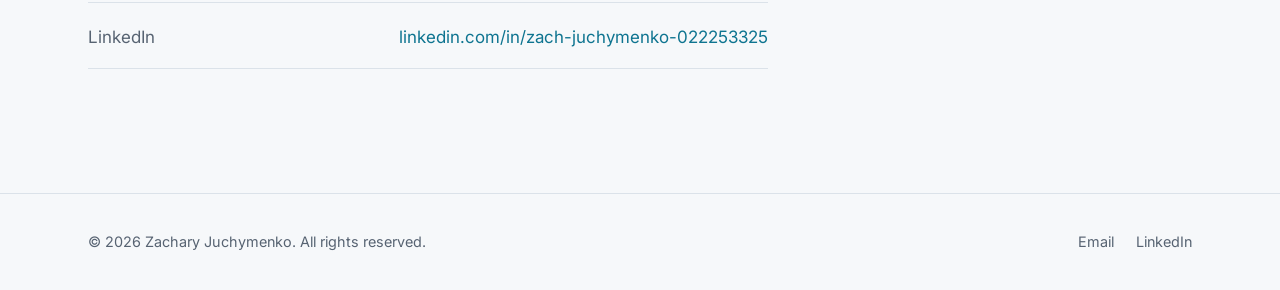
==== commit fc70b0cd: "Update heroImage in DATA object to heroimage.HEIC" ====
--- a/index.html
+++ b/index.html
@@ -179,7 +179,7 @@
   name: "Zachary Juchymenko",
   role: "Electrical Engineering | Embedded Systems & Hardware",
   intro: "Electrical Engineering student with hands-on experience in embedded systems, circuit design, microprocessors, and engineering software. Interested in building practical hardware and software systems and solving technical problems through design, testing, and iteration.",
-  heroImage: "",
+  heroImage: "heroimage.HEIC",
   nav: [["Home","home"],["About","about"],["Skills","skills"],["Projects","projects"],["Experience","experience"],["Contact","contact"]],
   about: {
     title: "About",
@@ -333,7 +333,7 @@
     intro: "Interested in engineering, embedded systems, hardware, or potential opportunities? Feel free to get in touch.",
     links: [
       ["Email", "Zachary.Juchymenko@dal.ca", "mailto:Zachary.Juchymenko@dal.ca"],
-      ["LinkedIn", "linkedin.com/in/zach-juchymenko-022253325", "https://www.linkedin.com/in/zach-juchymenko-022253325"]
+      ["LinkedIn", "linkedin.com/in/zach-juchymenko-022253325", "Linkedin.com/in/zach-juchymenko-022253325"]
     ]
   }
 };
@@ -387,7 +387,7 @@
     <p class="in rise" style="--d:.24s">${D.intro}</p>
     <div class="btns rise" style="--d:.36s"><a class="btn p" href="#projects">View Projects</a><a class="btn s" href="#contact">Contact Me</a></div>
   </div>
-  <div class="rise" style="--d:.3s">${ph(D.heroImage, "[HERO IMAGE]", "4/5")}</div>
+  <div class="rise" style="--d:.3s">${ph(D.heroImage, "heroimage.HEIC", "4/5")}</div>
 </div></section>
 
 <section id="about"><div class="wrap">${sh(D.about.title)}
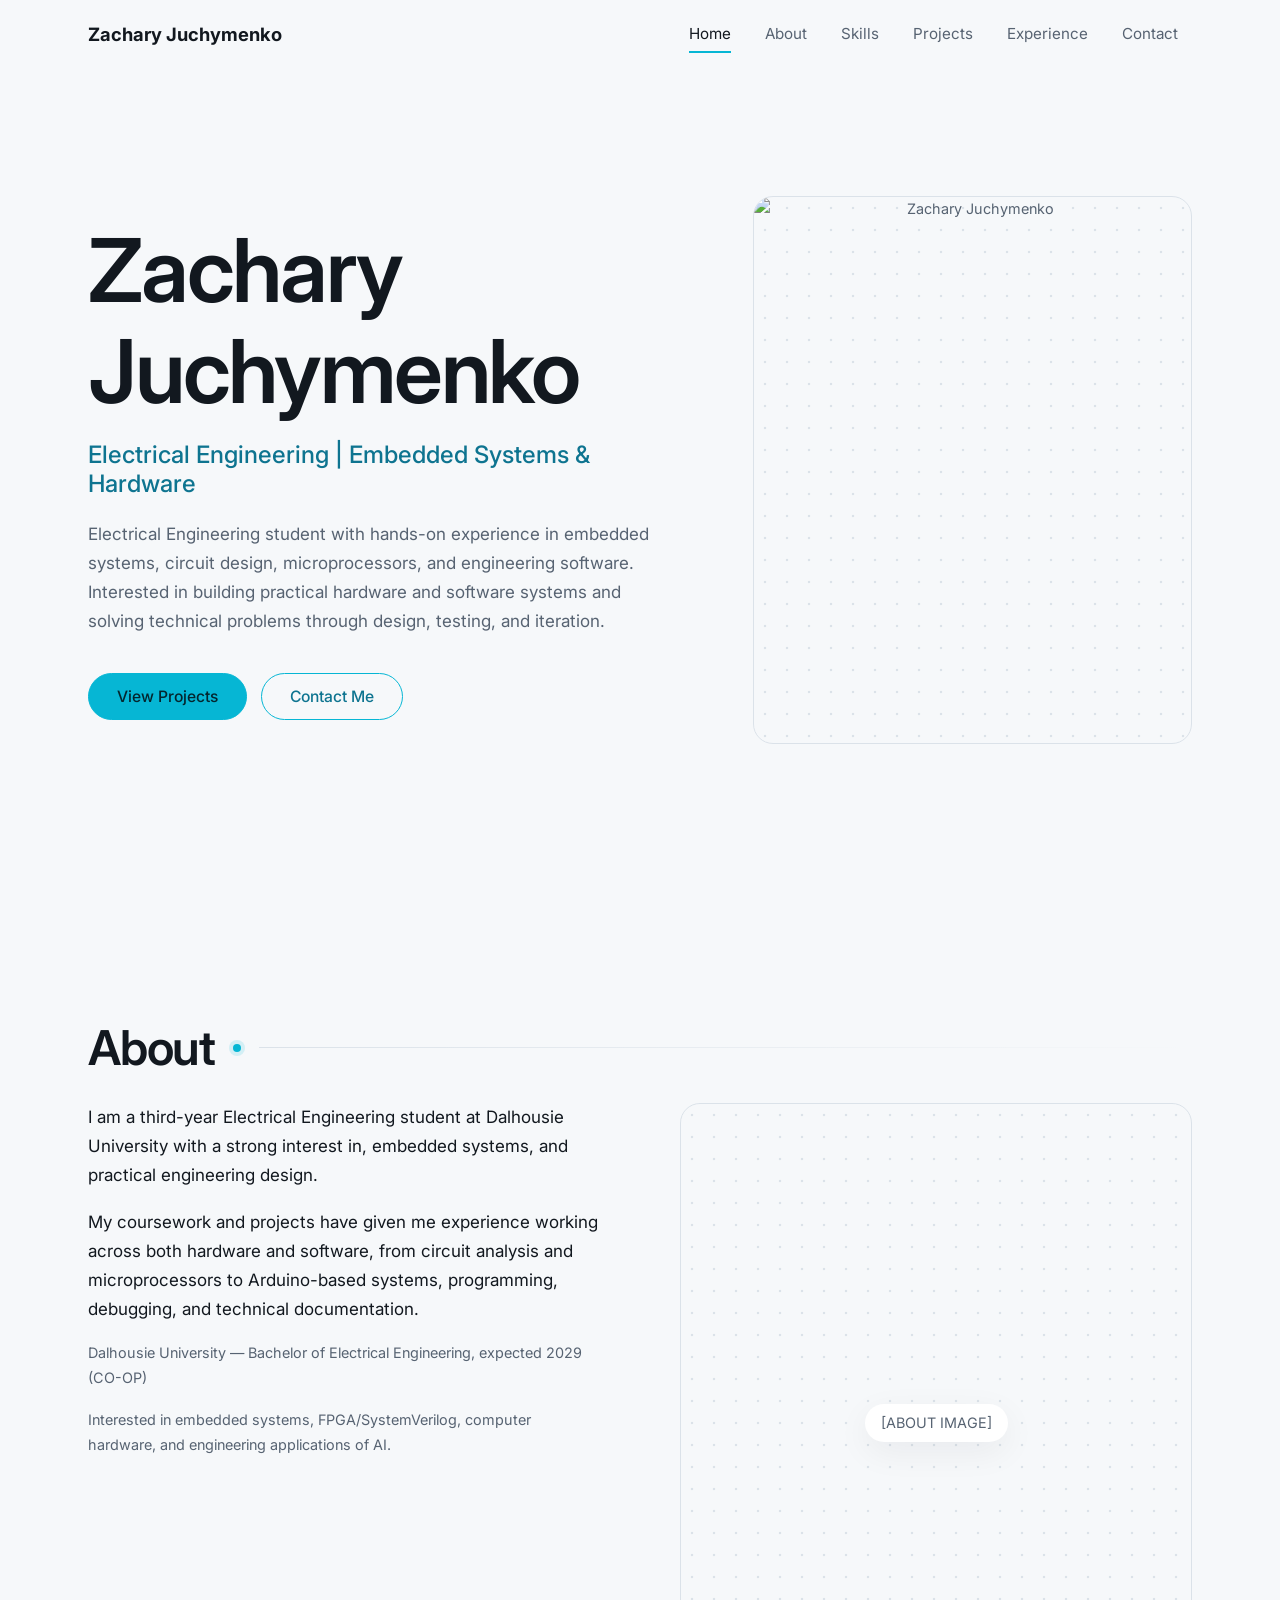
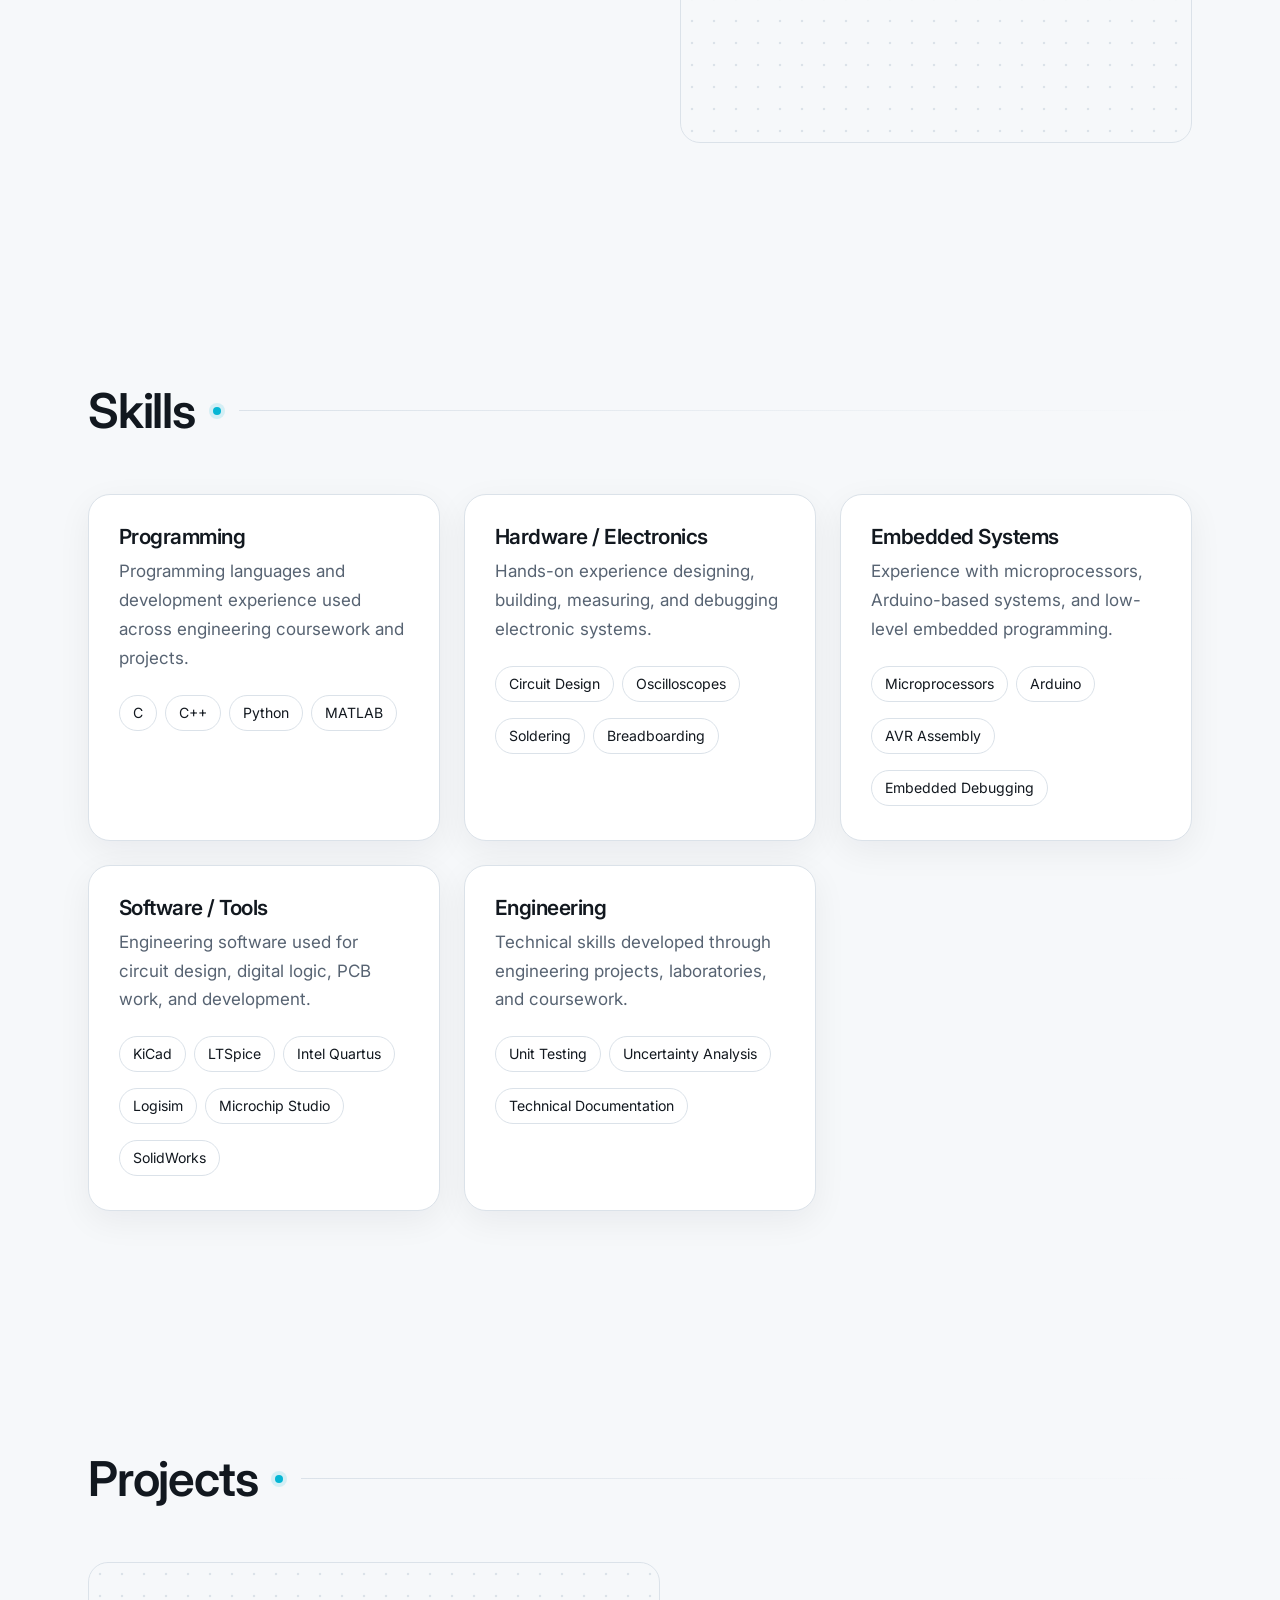
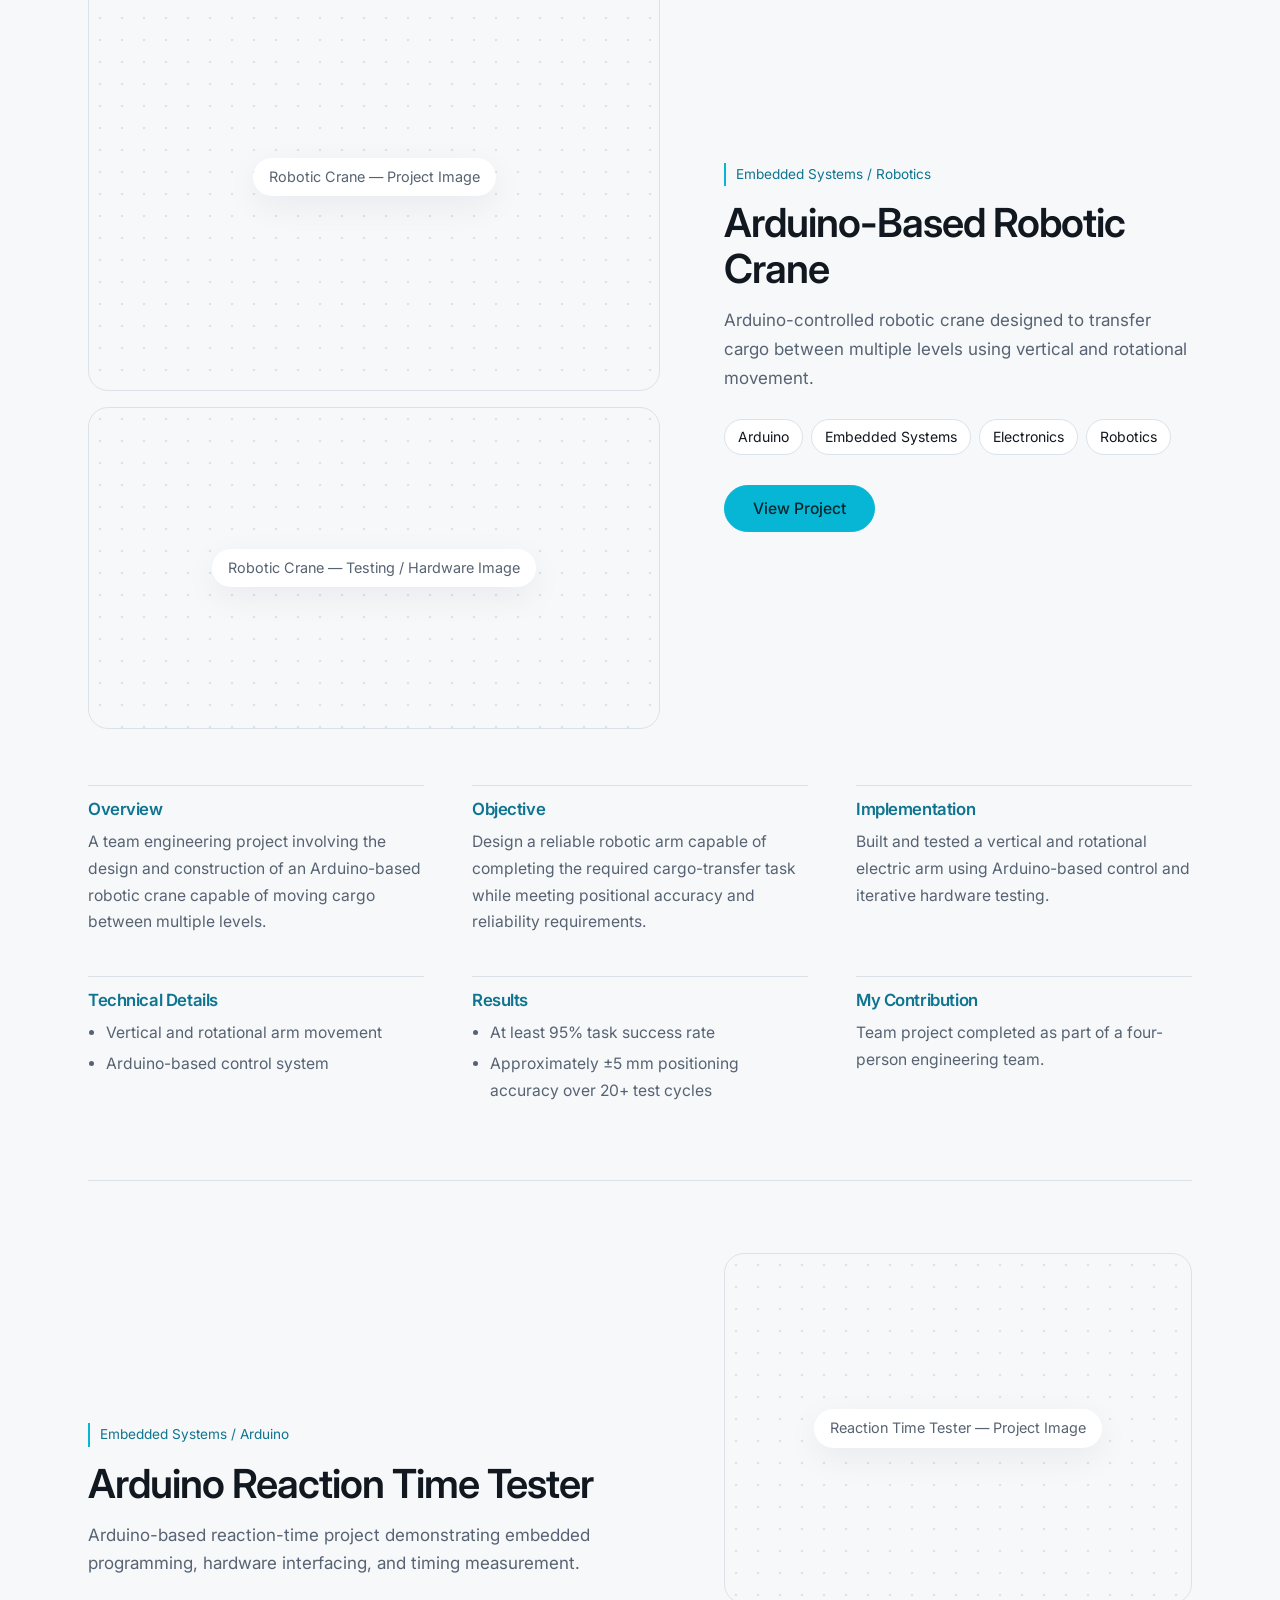
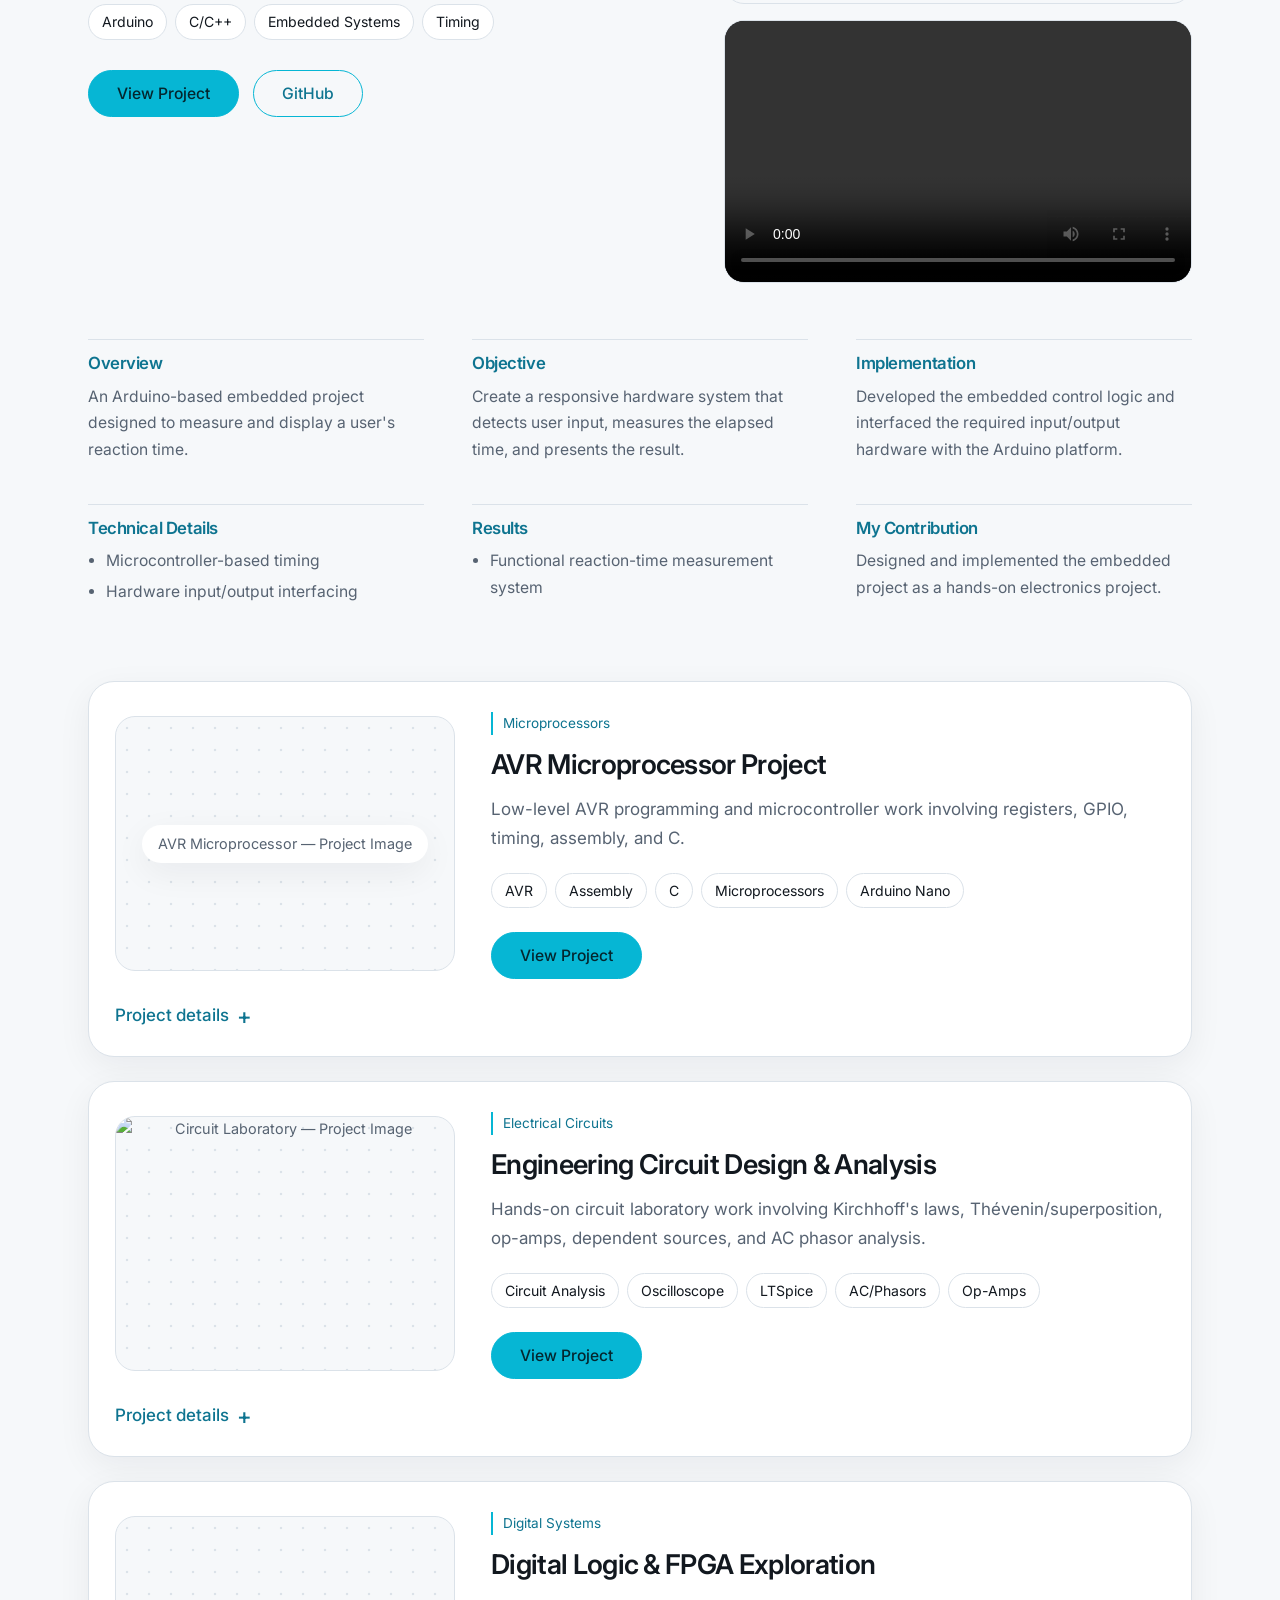
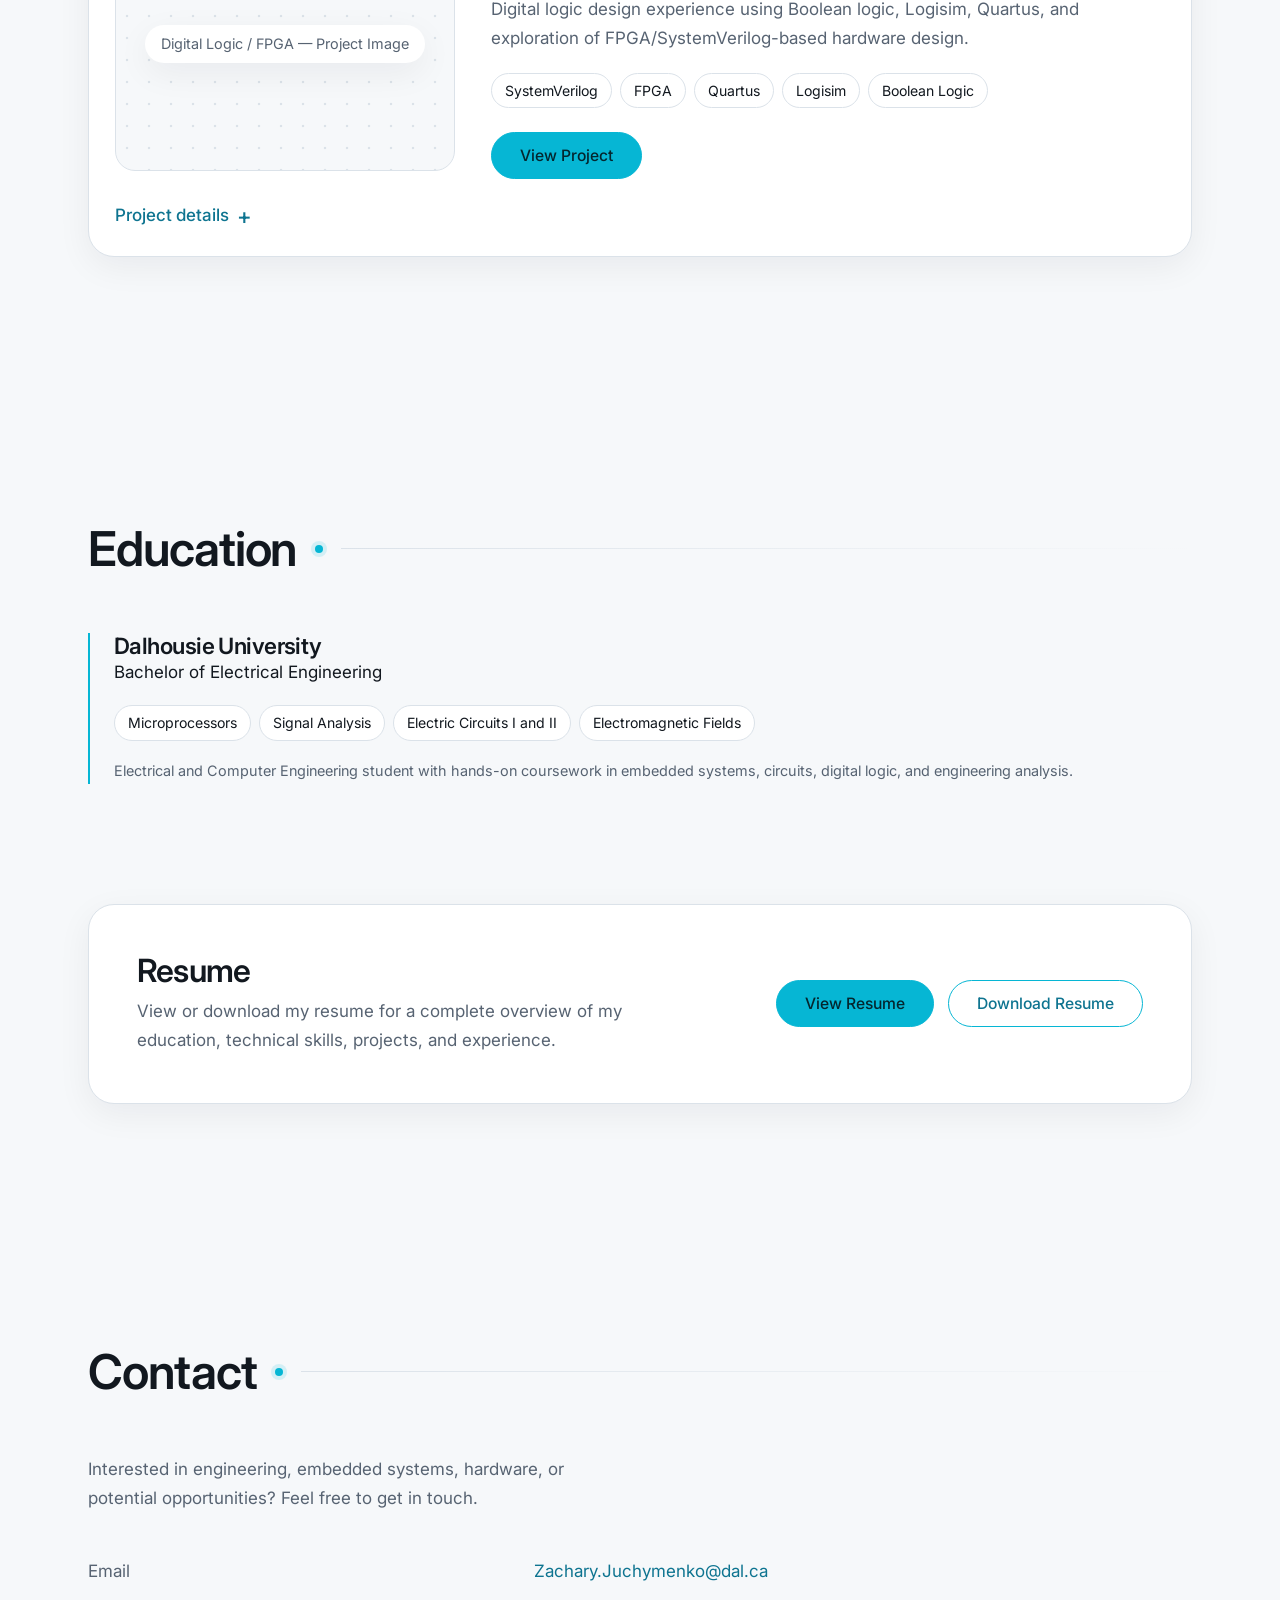
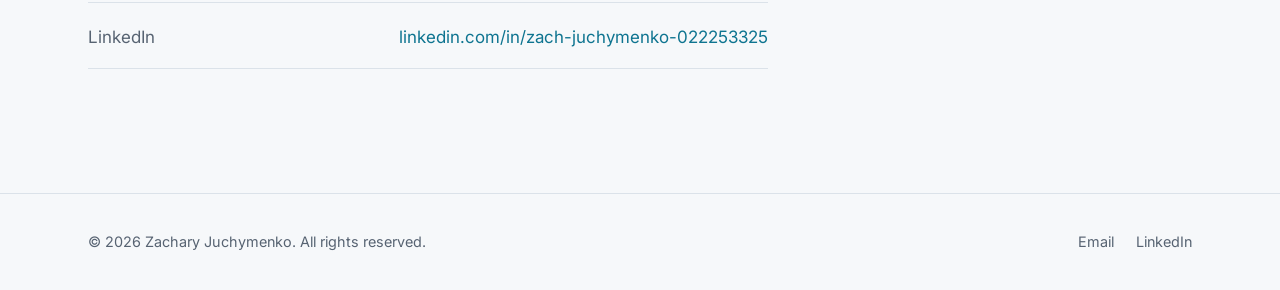
==== commit 9594efb8: "Update hero image and LinkedIn link in index.html" ====
--- a/index.html
+++ b/index.html
@@ -179,7 +179,7 @@
   name: "Zachary Juchymenko",
   role: "Electrical Engineering | Embedded Systems & Hardware",
   intro: "Electrical Engineering student with hands-on experience in embedded systems, circuit design, microprocessors, and engineering software. Interested in building practical hardware and software systems and solving technical problems through design, testing, and iteration.",
-  heroImage: "heroimage.HEIC",
+  heroImage: "images/hero.jpg",
   nav: [["Home","home"],["About","about"],["Skills","skills"],["Projects","projects"],["Experience","experience"],["Contact","contact"]],
   about: {
     title: "About",
@@ -225,7 +225,7 @@
       title: "Arduino Reaction Time Tester",
       type: "Embedded Systems / Arduino",
       short: "Arduino-based reaction-time project demonstrating embedded programming, hardware interfacing, and timing measurement.",
-      image: "", image2: "",
+      image: "", image2: "videos/reaction-tester.mp4",
       imageLabel: "Reaction Time Tester — Project Image",
       image2Label: "Reaction Time Tester — Hardware Image",
       tags: ["Arduino", "C/C++", "Embedded Systems", "Timing"],
@@ -263,7 +263,7 @@
       title: "Engineering Circuit Design & Analysis",
       type: "Electrical Circuits",
       short: "Hands-on circuit laboratory work involving Kirchhoff's laws, Thévenin/superposition, op-amps, dependent sources, and AC phasor analysis.",
-      image: "", image2: "",
+      image: "images/powerlab.jpg", image2: "",
       imageLabel: "Circuit Laboratory — Project Image",
       image2Label: "Circuit Measurement — Secondary Image",
       tags: ["Circuit Analysis", "Oscilloscope", "LTSpice", "AC/Phasors", "Op-Amps"],
@@ -333,7 +333,7 @@
     intro: "Interested in engineering, embedded systems, hardware, or potential opportunities? Feel free to get in touch.",
     links: [
       ["Email", "Zachary.Juchymenko@dal.ca", "mailto:Zachary.Juchymenko@dal.ca"],
-      ["LinkedIn", "linkedin.com/in/zach-juchymenko-022253325", "Linkedin.com/in/zach-juchymenko-022253325"]
+      ["LinkedIn", "linkedin.com/in/zach-juchymenko-022253325", "https://www.linkedin.com/in/zach-juchymenko-022253325"]
     ]
   }
 };
@@ -347,7 +347,7 @@
   let m = "";
   if (!src) m = `<span>${label}</span>`;
   else if (/youtu\.?be/.test(src)) m = `<iframe src="https://www.youtube.com/embed/${(src.match(/(?:v=|youtu\.be\/|embed\/)([\w-]{11})/) || [])[1]}" title="${label}" allowfullscreen loading="lazy"></iframe>`;
-  else if (/\.(mp4|webm|mov)(\?|$)/i.test(src)) m = `<video src="${src}" controls playsinline preload="metadata"></video>`;
+  else if (/\.(mp4|webm|mov)(\?|$)/i.test(src)) m = `<video src="${src}#t=0.1" controls playsinline preload="metadata"></video>`;
   else m = `<img src="${src}" alt="${label}" loading="lazy">`;
   return `<div class="ph" style="--r:${ratio}">${m}</div>`;
 };
@@ -387,7 +387,7 @@
     <p class="in rise" style="--d:.24s">${D.intro}</p>
     <div class="btns rise" style="--d:.36s"><a class="btn p" href="#projects">View Projects</a><a class="btn s" href="#contact">Contact Me</a></div>
   </div>
-  <div class="rise" style="--d:.3s">${ph(D.heroImage, "heroimage.HEIC", "4/5")}</div>
+  <div class="rise" style="--d:.3s">${ph(D.heroImage, "Zachary Juchymenko", "4/5")}</div>
 </div></section>
 
 <section id="about"><div class="wrap">${sh(D.about.title)}
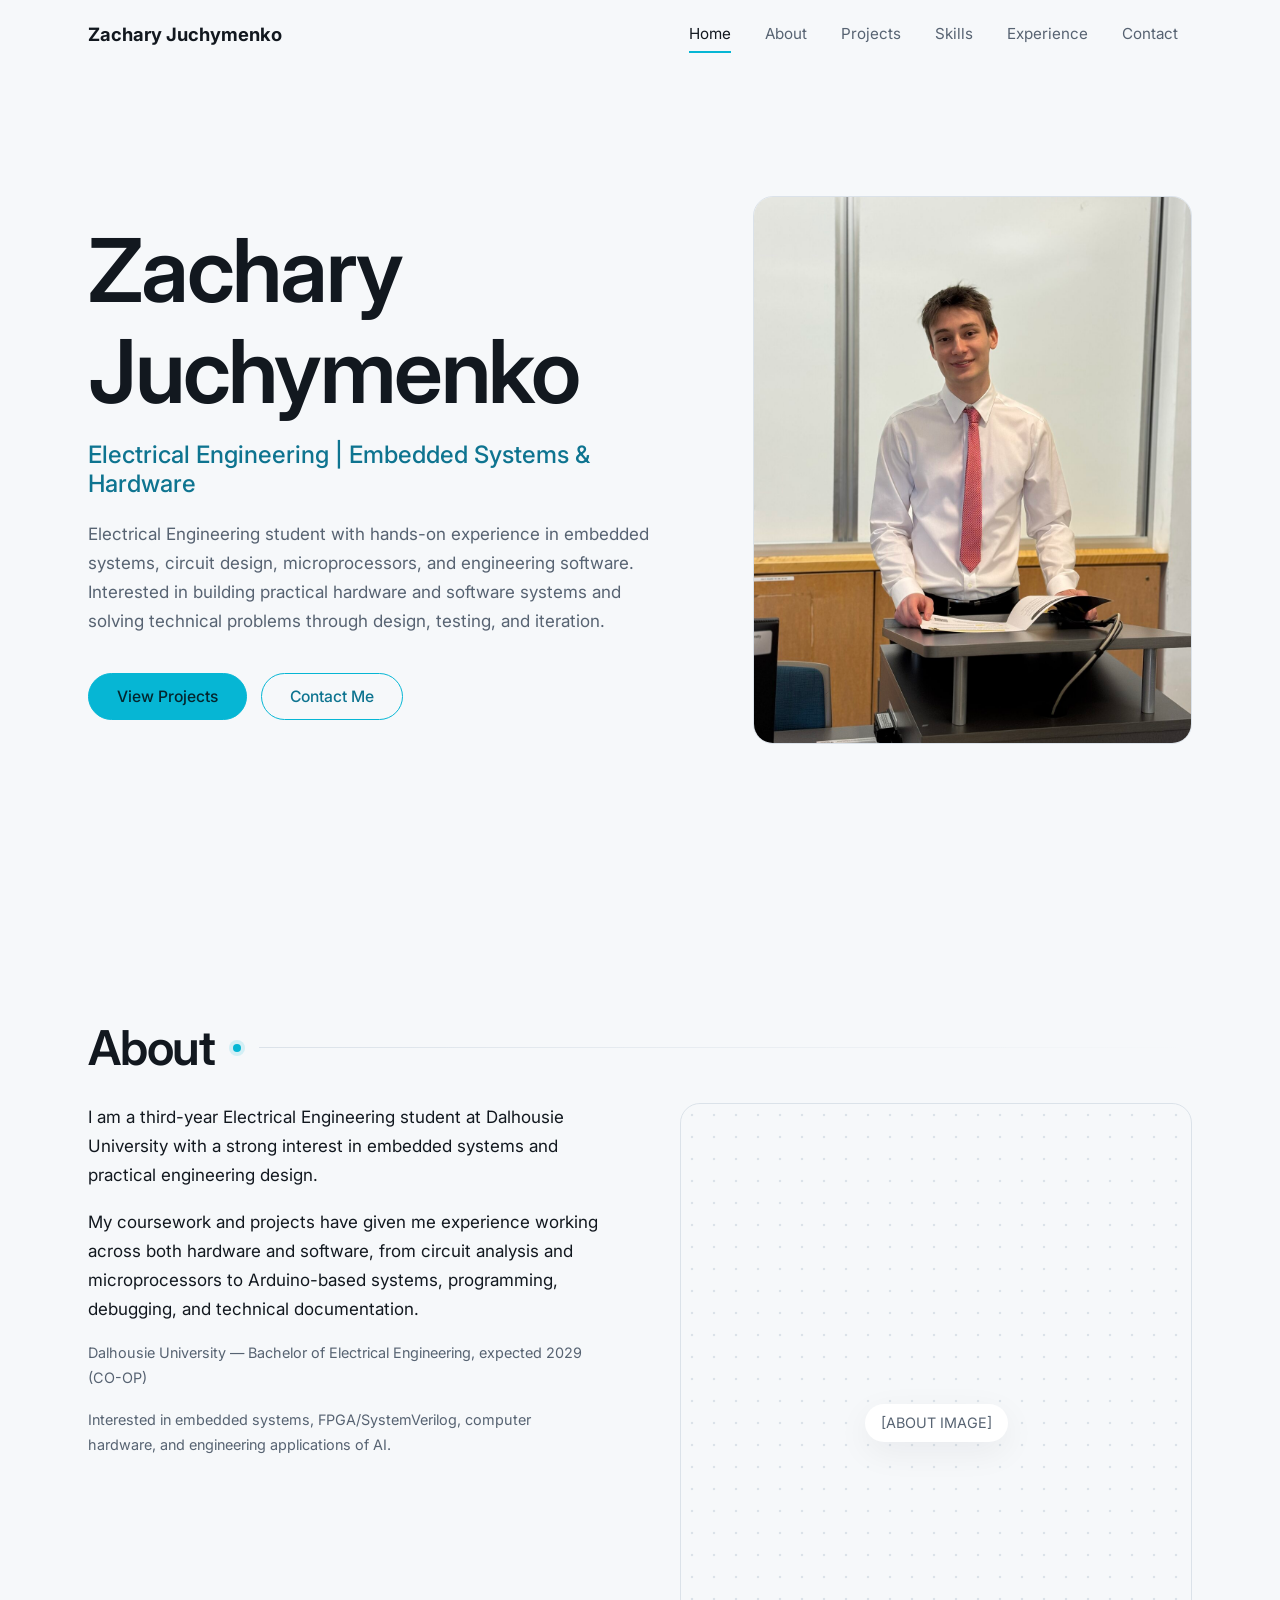
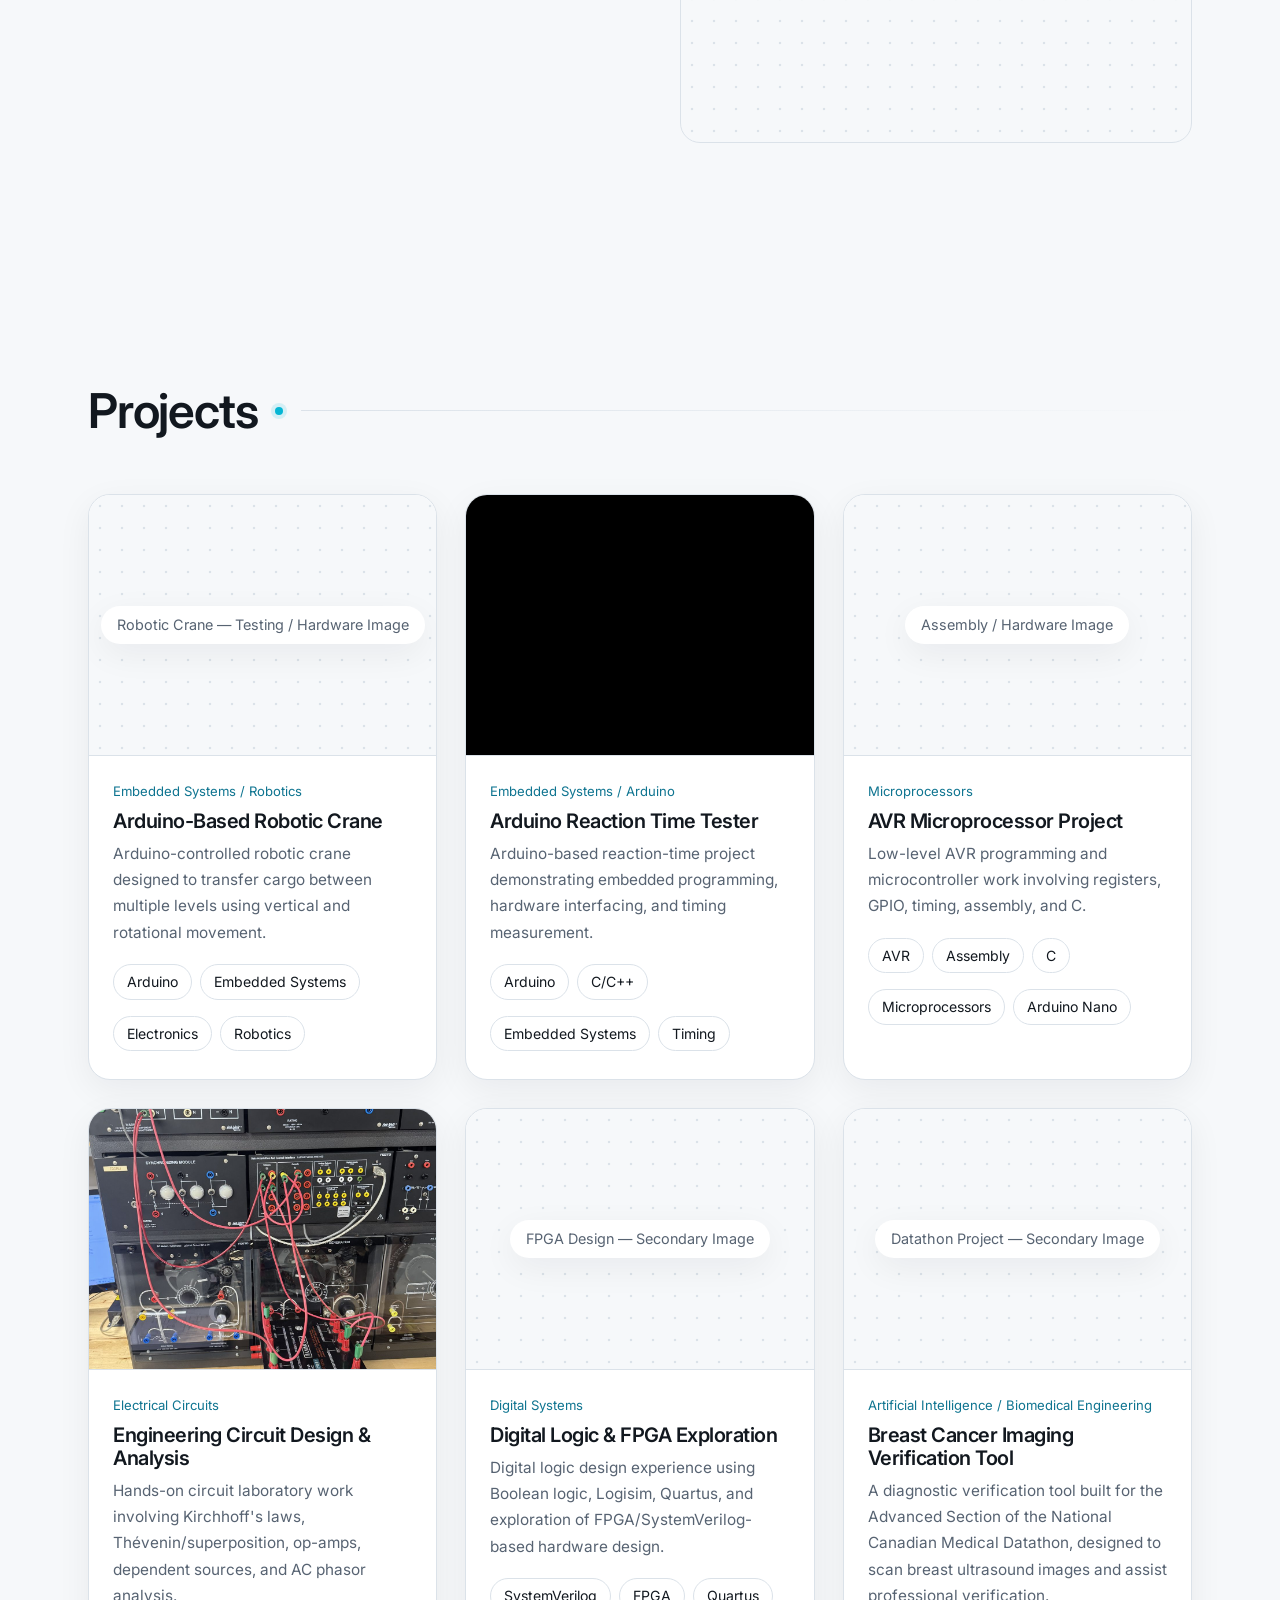
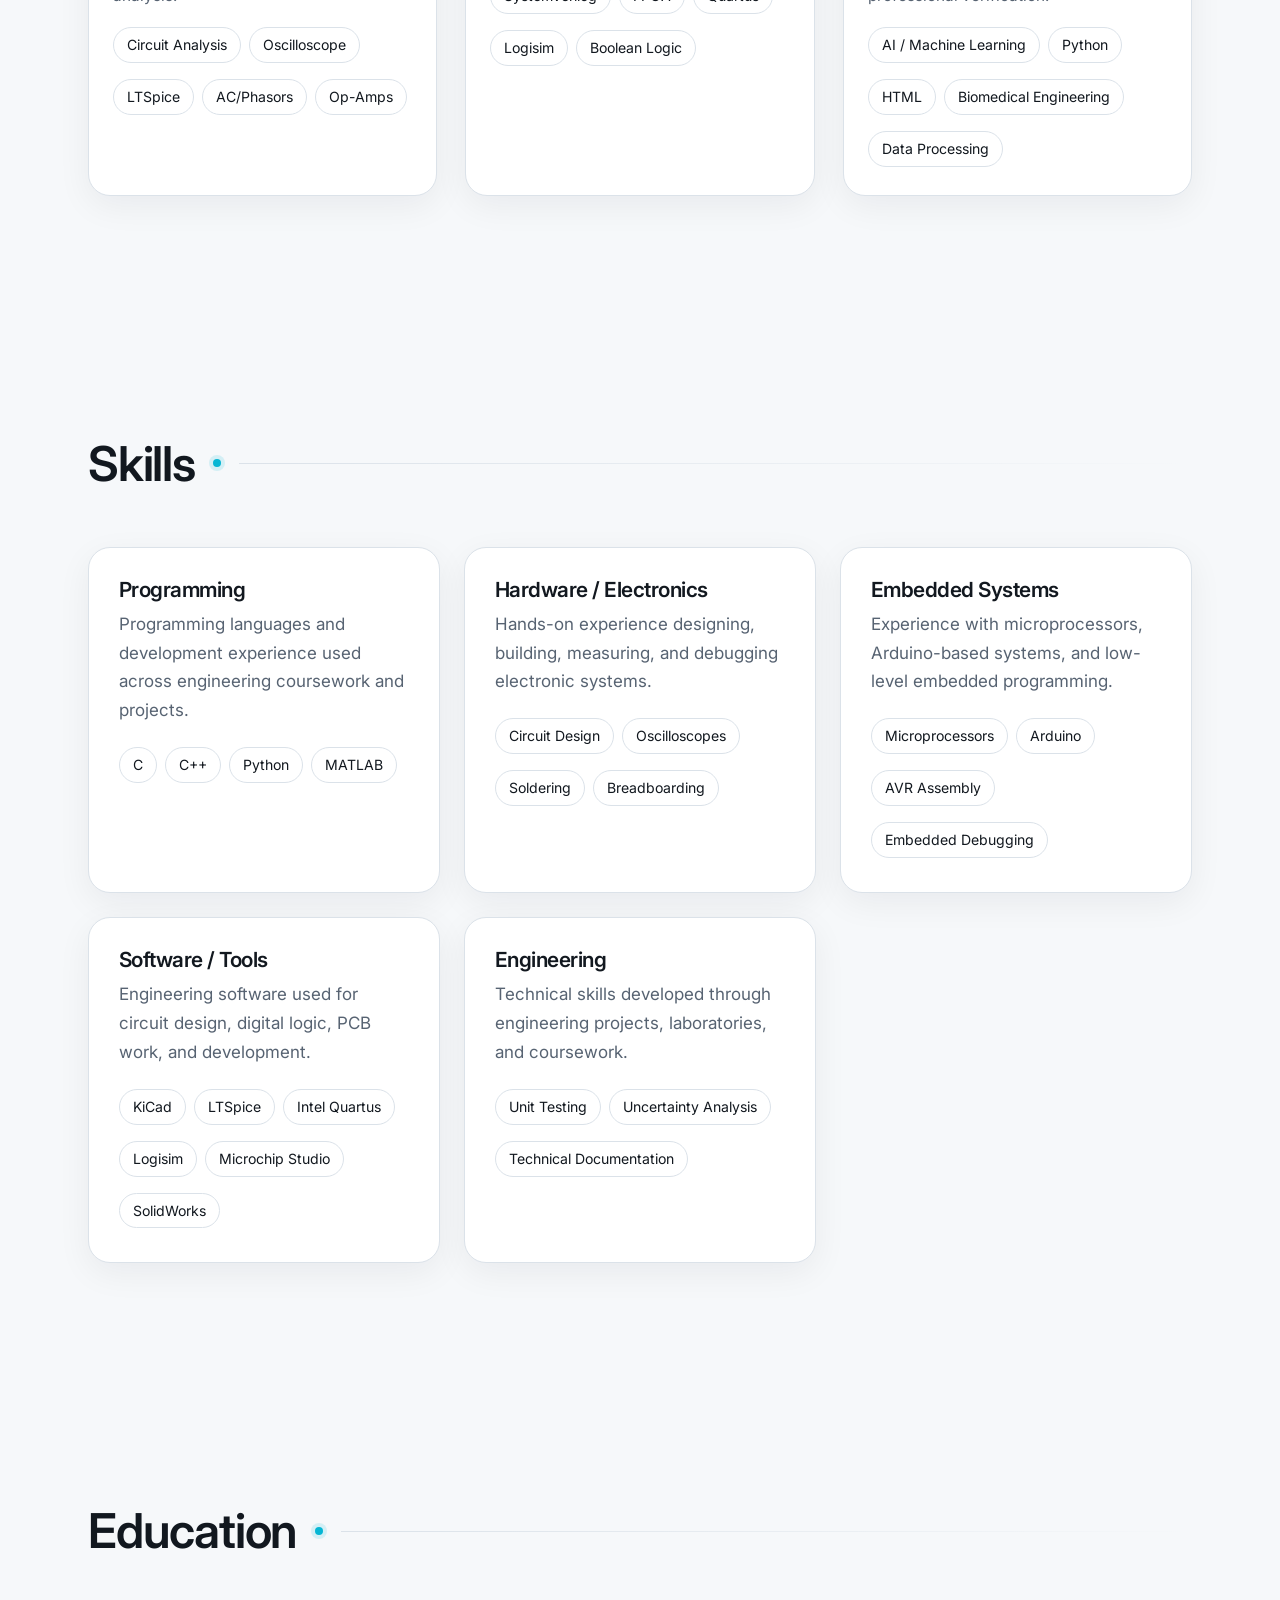
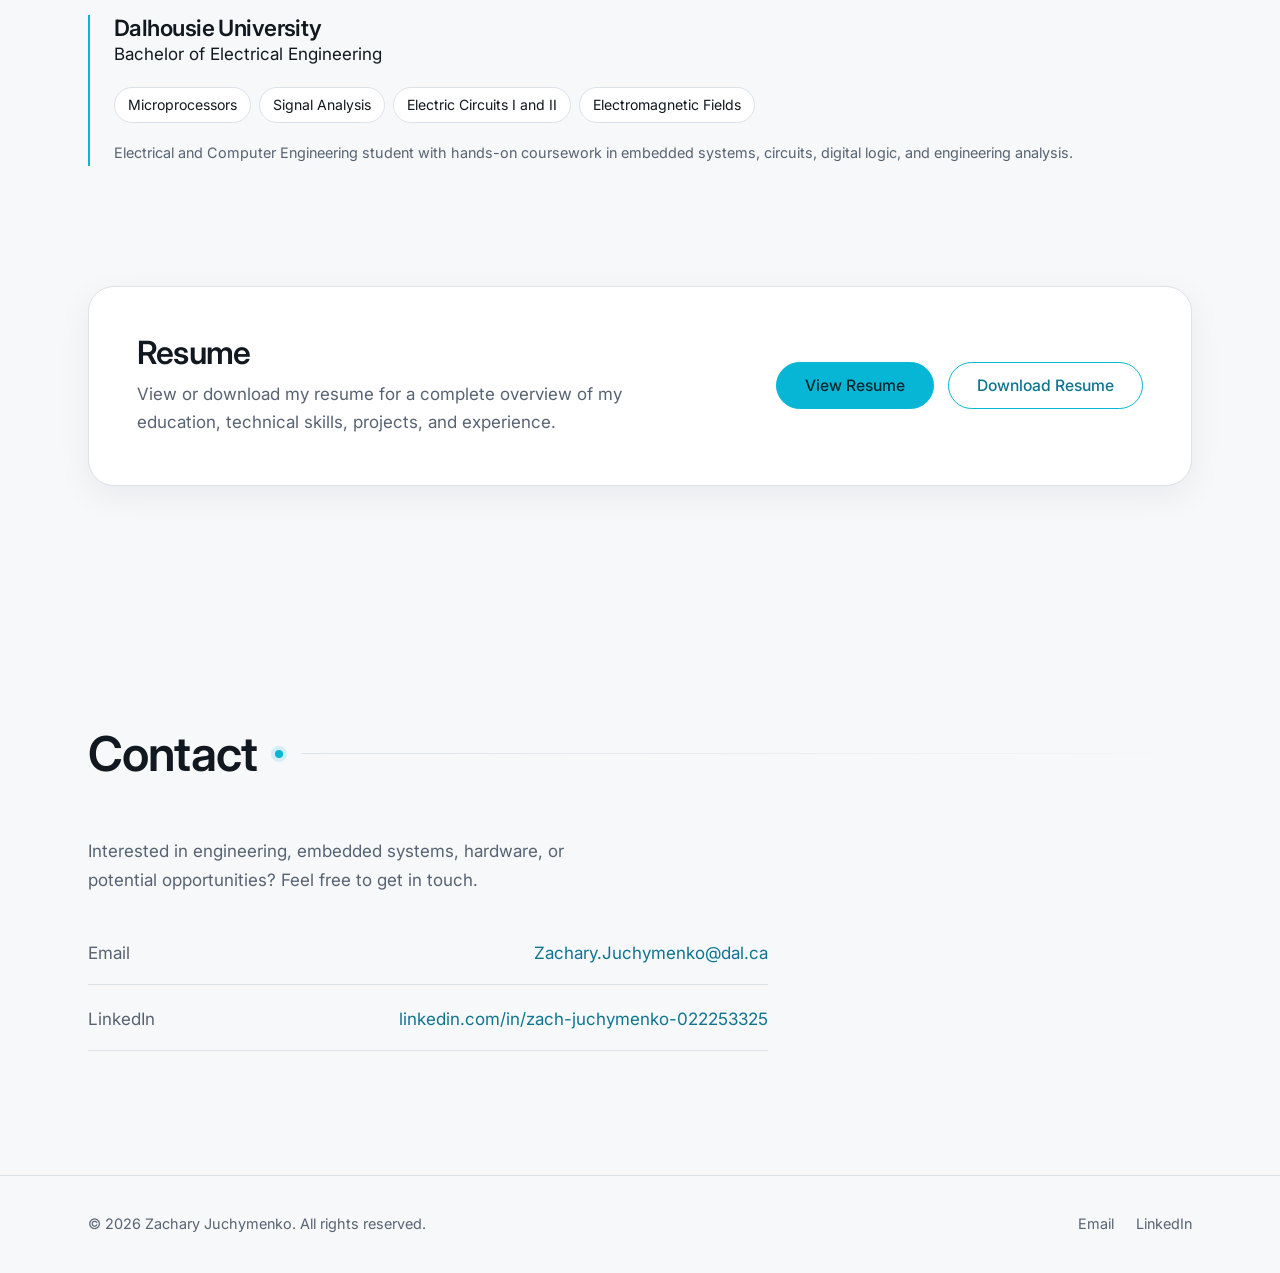
==== commit cd87224c: "Add files via upload" ====
--- a/index.html
+++ b/index.html
@@ -6,157 +6,7 @@
 <title>Zachary Juchymenko | Portfolio</title>
 <link rel="preconnect" href="https://fonts.googleapis.com">
 <link rel="stylesheet" href="https://fonts.googleapis.com/css2?family=Inter:wght@400;500;600;700&display=swap">
-<style>
-/* ===== THEME: change colours/fonts here ===== */
-:root{--bg:#f6f8fa;--bg2:#ffffff;--line:#dbe2e9;--tx:#12181f;--mut:#576372;--ac:#06b6d4;--act:#0e7490;--acd:rgba(6,182,212,.14);--sh:0 10px 34px rgba(18,24,31,.06);
---hf:'Inter',system-ui,sans-serif;--bf:'Inter',system-ui,sans-serif;--w:1160px;--ease:cubic-bezier(.2,.7,.2,1)}
-*{box-sizing:border-box;margin:0}
-html{scroll-behavior:smooth;scroll-padding-top:72px}
-body{background:var(--bg);color:var(--tx);font:400 1.0625rem/1.7 var(--bf);-webkit-font-smoothing:antialiased}
-a{color:var(--act);text-decoration:none}
-:focus-visible{outline:2px solid var(--ac);outline-offset:3px}
-h1,h2,h3,h4{font-family:var(--hf);font-weight:600;line-height:1.15;letter-spacing:-.025em}
-ul{padding-left:1.1rem}li{margin:.25rem 0}
-.wrap{max-width:var(--w);margin:0 auto;padding:0 28px}
-section{padding:120px 0}
-.muted{color:var(--mut)}.small{font-size:.9rem;color:var(--mut)}
-/* section heading with trace line */
-.sh{display:flex;align-items:center;gap:18px;margin-bottom:56px}
-.sh h2{font-size:clamp(2rem,4vw,3rem)}
-.sh:after{content:"";flex:1;height:1px;background:linear-gradient(90deg,var(--line),transparent)}
-.sh:before{content:"";order:1;width:8px;height:8px;border-radius:50%;background:var(--ac);box-shadow:0 0 0 4px var(--acd)}
-.sh h2{order:0}.sh:after{order:2}
-/* nav */
-nav{position:fixed;inset:0 0 auto;z-index:50;transition:background .3s,border-color .3s,backdrop-filter .3s;border-bottom:1px solid transparent}
-nav.scrolled,nav.open{background:rgba(246,248,250,.82);backdrop-filter:blur(14px);-webkit-backdrop-filter:blur(14px);border-color:var(--line)}
-.nb{display:flex;align-items:center;justify-content:space-between;height:68px}
-.logo{font:700 1.15rem var(--hf);color:var(--tx)}
-.nl{display:flex;gap:6px;list-style:none;padding:0}
-.nl a{display:block;padding:8px 14px;color:var(--mut);font-size:.95rem;position:relative;transition:color .2s}
-.nl a:after{content:"";position:absolute;left:14px;right:14px;bottom:2px;height:2px;background:var(--ac);transform:scaleX(0);transition:transform .25s var(--ease)}
-.nl a:hover,.nl a.on{color:var(--tx)}.nl a.on:after,.nl a:hover:after{transform:scaleX(1)}
-.burger{display:none;background:none;border:0;width:44px;height:44px;cursor:pointer;position:relative}
-.burger i{position:absolute;left:11px;right:11px;height:2px;background:var(--tx);transition:transform .3s,opacity .2s}
-.burger i:nth-child(1){top:16px}.burger i:nth-child(2){top:21px}.burger i:nth-child(3){top:26px}
-nav.open .burger i:nth-child(1){transform:translateY(5px) rotate(45deg)}
-nav.open .burger i:nth-child(2){opacity:0}
-nav.open .burger i:nth-child(3){transform:translateY(-5px) rotate(-45deg)}
-/* buttons */
-.btn{display:inline-block;padding:13px 28px;border:1px solid var(--ac);border-radius:100px;font:500 .98rem var(--bf);cursor:pointer;transition:transform .2s var(--ease),background .2s,color .2s,box-shadow .2s}
-.btn:hover{transform:translateY(-2px)}
-.btn.p{background:var(--ac);color:#04262e}.btn.p:hover{box-shadow:0 6px 22px rgba(6,182,212,.3)}
-.btn.s{background:transparent;color:var(--act)}.btn.s:hover{background:var(--acd)}
-.btns{display:flex;flex-wrap:wrap;gap:14px}
-/* placeholder image */
-.ph{position:relative;aspect-ratio:var(--r,16/10);overflow:hidden;border:1px solid var(--line);border-radius:20px;background:
-radial-gradient(var(--line) 1.4px,transparent 1.6px) 0 0/22px 22px,var(--bg);
-display:grid;place-items:center;text-align:center;color:var(--mut);font-size:.9rem;transition:border-color .3s,transform .3s var(--ease)}
-.ph span{background:var(--bg2);padding:7px 16px;border-radius:100px;box-shadow:var(--sh)}
-.ph img,.ph video,.ph iframe{position:absolute;inset:0;width:100%;height:100%;object-fit:cover;border:0}
-.ph video{object-fit:contain;background:#000}
-.ph img{transition:transform .6s var(--ease)}
-.ph:hover{border-color:var(--ac)}.ph:hover img{transform:scale(1.04)}
-/* tags */
-.tags{display:flex;flex-wrap:wrap;gap:8px;list-style:none;padding:0}
-.tag{padding:5px 13px;border:1px solid var(--line);border-radius:100px;font-size:.88rem;color:var(--tx);background:var(--bg2);transition:transform .2s var(--ease),border-color .2s,color .2s}
-.tag:hover{transform:translateY(-2px);border-color:var(--ac);color:var(--act)}
-/* hero */
-#home{min-height:100vh;display:flex;align-items:center;padding:120px 0 80px}
-.hg{display:grid;grid-template-columns:1.15fr .85fr;gap:72px;align-items:center}
-.hero h1{font-size:clamp(3rem,7.5vw,5.5rem);font-weight:600;margin-bottom:18px}
-.hero .sub{font:500 clamp(1.15rem,2vw,1.5rem) var(--hf);color:var(--act);margin-bottom:22px}
-.hero p.in{max-width:52ch;color:var(--mut);margin-bottom:38px}
-.rise{opacity:0;transform:translateY(18px);animation:rise .8s var(--ease) forwards;animation-delay:var(--d,0s)}
-@keyframes rise{to{opacity:1;transform:none}}
-/* about */
-.ag{display:grid;grid-template-columns:1fr 1fr;gap:80px;align-items:start}
-#about .sh{margin-bottom:28px}
-.ag p{margin-bottom:18px;max-width:60ch}
-/* skills */
-.sg{display:grid;grid-template-columns:repeat(auto-fit,minmax(320px,1fr));gap:24px}
-.sc{padding:30px;border:1px solid var(--line);border-radius:22px;background:var(--bg2);box-shadow:var(--sh)}
-.sc h3{font-size:1.3rem;margin-bottom:8px}.sc p{margin-bottom:18px}
-/* projects */
-.proj{padding:72px 0;border-top:1px solid var(--line)}.proj:first-of-type{border-top:0;padding-top:0}
-.pg{display:grid;grid-template-columns:1.1fr .9fr;gap:64px;align-items:center}
-.proj.right .pmedia{order:2}
-.pmedia{display:grid;gap:16px}
-.pmedia .ph:first-child:hover{transform:translateY(-4px)}
-.proj.full .pg{grid-template-columns:1fr}
-.proj.full .pmedia{grid-template-columns:2fr 1fr;align-items:end}
-.proj.full .pinfo{display:grid;grid-template-columns:1fr 1fr;gap:16px 64px}
-.proj.full .pinfo>*{margin:0}.proj.full .ptitle{grid-column:1/-1}
-.type{display:inline-block;font-size:.85rem;color:var(--act);border-left:2px solid var(--ac);padding-left:10px;margin-bottom:14px}
-.ptitle{font-size:clamp(1.8rem,3.2vw,2.5rem);margin-bottom:14px}
-.pinfo>.short{color:var(--mut);margin-bottom:22px}.pinfo>.tags{margin-bottom:26px}
-.det{display:grid;grid-template-columns:repeat(3,1fr);gap:40px 48px;margin-top:56px}
-.det h4{font-size:1.05rem;color:var(--act);padding-top:14px;border-top:1px solid var(--line);margin-bottom:10px}
-.det p,.det li{color:var(--mut);font-size:.98rem}
-.proj.compact{padding:26px;margin-bottom:24px;border:1px solid var(--line);border-radius:26px;background:var(--bg2);box-shadow:var(--sh);transition:opacity .7s var(--ease),transform .5s var(--ease),border-color .3s}
-.proj.compact:hover{transform:translateY(-3px);border-color:var(--ac)}
-.cgrid{display:grid;grid-template-columns:340px 1fr;gap:36px;align-items:center}
-.compact .ptitle{font-size:1.7rem}.compact .pinfo>.short{margin-bottom:16px}.compact .pinfo>.tags{margin-bottom:20px}
-details summary{cursor:pointer;color:var(--act);font-weight:500;margin-top:22px;list-style:none;display:inline-flex;gap:8px;align-items:center}
-details summary::-webkit-details-marker{display:none}
-details summary:after{content:"+";font-size:1.4rem;line-height:1;transition:transform .25s}
-details[open] summary:after{transform:rotate(45deg)}
-details[open] .det{animation:rise .5s var(--ease)}
-.compact .det{margin-top:24px}
-/* timeline */
-.tl{position:relative;padding-left:36px;margin-bottom:96px}
-.tl:before{content:"";position:absolute;left:5px;top:8px;bottom:0;width:1px;background:var(--line)}
-.te{position:relative;padding-bottom:56px}
-.te:before{content:"";position:absolute;left:-36px;top:9px;width:11px;height:11px;border-radius:50%;background:var(--bg);border:2px solid var(--ac)}
-.te h3{font-size:1.5rem}.te .co{color:var(--act);margin:4px 0}
-.te .cols{display:grid;grid-template-columns:1fr 1fr;gap:12px 48px;margin-top:16px}
-.te h4{font-size:1rem;margin-bottom:4px}.te li{color:var(--mut)}
-.sub2{font-size:1.6rem;margin-bottom:36px}
-.eg{display:grid;grid-template-columns:repeat(auto-fit,minmax(340px,1fr));gap:48px}
-.eg>div{border-left:2px solid var(--ac);padding-left:24px}
-.eg h3{font-size:1.4rem}.eg .tags{margin:14px 0}
-/* resume + contact */
-.rs{display:flex;justify-content:space-between;align-items:center;gap:32px;flex-wrap:wrap;padding:48px;border:1px solid var(--line);border-radius:26px;background:var(--bg2);box-shadow:var(--sh)}
-.rs h2{font-size:2rem;margin-bottom:8px}.rs p{max-width:50ch}
-.cg{max-width:680px}
-.cl{list-style:none;padding:0;margin-top:28px}
-.cl li{padding:16px 0;border-bottom:1px solid var(--line);display:flex;justify-content:space-between;gap:16px;flex-wrap:wrap}
-.cl a:hover{text-decoration:underline}
-form{display:grid;gap:18px}
-label{display:grid;gap:6px;font-size:.92rem;color:var(--mut)}
-input,textarea{font:inherit;color:var(--tx);background:var(--bg2);border:1px solid var(--line);border-radius:14px;padding:13px 16px;transition:border-color .2s}
-input:focus,textarea:focus{outline:none;border-color:var(--ac)}
-textarea{min-height:150px;resize:vertical}
-form .btn{justify-self:start}
-footer{border-top:1px solid var(--line);padding:36px 0}
-.fb{display:flex;justify-content:space-between;align-items:center;gap:16px;flex-wrap:wrap}
-.fb .fl{display:flex;gap:22px}
-/* reveal */
-.rv{opacity:0;transform:translateY(22px);transition:opacity .7s var(--ease),transform .7s var(--ease)}
-.rv.in{opacity:1;transform:none}
-/* responsive */
-@media(max-width:960px){
-section{padding:88px 0}
-.hg,.ag,.pg,.cg{grid-template-columns:1fr;gap:44px}
-.proj.right .pmedia{order:0}
-.det{grid-template-columns:1fr 1fr}
-.proj.full .pinfo{grid-template-columns:1fr}
-.hero .ph{max-width:460px}
-.cgrid{grid-template-columns:1fr;gap:24px}
-}
-@media(max-width:720px){
-.wrap{padding:0 20px}
-.burger{display:block}
-.nl{position:absolute;top:68px;left:0;right:0;flex-direction:column;gap:0;background:rgba(246,248,250,.97);backdrop-filter:blur(14px);border-bottom:1px solid var(--line);max-height:0;overflow:hidden;visibility:hidden;transition:max-height .35s var(--ease),visibility .35s}
-nav.open .nl{max-height:420px;visibility:visible}
-.nl a{padding:16px 20px}.nl a:after{display:none}
-.det,.te .cols,.proj.full .pmedia{grid-template-columns:1fr}
-.det{gap:32px}.rs{padding:28px}
-.btn{flex:1 1 100%;text-align:center}
-.eg{grid-template-columns:1fr}
-.sg{grid-template-columns:1fr}
-}
-@media(prefers-reduced-motion:reduce){html{scroll-behavior:auto}*{animation:none!important;transition:none!important}.rise,.rv{opacity:1;transform:none}}
-</style>
+<link rel="stylesheet" href="styles.css">
 </head>
 <body>
 <nav id="nav"><div class="wrap nb">
@@ -167,211 +17,22 @@
 <main id="app"></main>
 <footer><div class="wrap fb" id="foot"></div></footer>
 
+<script src="data.js"></script>
 <script>
-/* =====================================================================
-   EDIT YOUR CONTENT HERE. Everything below the DATA object is layout code.
-   - Leave an image field as "" to show the placeholder box.
-   - Set it to a path/URL (e.g. "images/pcb.jpg") to show your image.
-   - Copy a whole { ... } block in `projects`, `experience`, etc. to add more.
-   - Project `layout`: "left" (image left), "right" (image right), "compact" (small horizontal card that expands to show details).
-   ===================================================================== */
-const DATA = {
-  name: "Zachary Juchymenko",
-  role: "Electrical Engineering | Embedded Systems & Hardware",
-  intro: "Electrical Engineering student with hands-on experience in embedded systems, circuit design, microprocessors, and engineering software. Interested in building practical hardware and software systems and solving technical problems through design, testing, and iteration.",
-  heroImage: "images/hero.jpg",
-  nav: [["Home","home"],["About","about"],["Skills","skills"],["Projects","projects"],["Experience","experience"],["Contact","contact"]],
-  about: {
-    title: "About",
-    paragraphs: [
-      "I am a third-year Electrical Engineering student at Dalhousie University with a strong interest in, embedded systems, and practical engineering design.",
-      "My coursework and projects have given me experience working across both hardware and software, from circuit analysis and microprocessors to Arduino-based systems, programming, debugging, and technical documentation."
-    ],
-    small: [
-      "Dalhousie University — Bachelor of Electrical Engineering, expected 2029 (CO-OP)",
-      "Interested in embedded systems, FPGA/SystemVerilog, computer hardware, and engineering applications of AI."
-    ],
-    image: ""
-  },
-  skills: [
-    { title: "Programming", desc: "Programming languages and development experience used across engineering coursework and projects.", items: ["C", "C++", "Python", "MATLAB"] },
-    { title: "Hardware / Electronics", desc: "Hands-on experience designing, building, measuring, and debugging electronic systems.", items: ["Circuit Design", "Oscilloscopes", "Soldering", "Breadboarding"] },
-    { title: "Embedded Systems", desc: "Experience with microprocessors, Arduino-based systems, and low-level embedded programming.", items: ["Microprocessors", "Arduino", "AVR Assembly", "Embedded Debugging"] },
-    { title: "Software / Tools", desc: "Engineering software used for circuit design, digital logic, PCB work, and development.", items: ["KiCad", "LTSpice", "Intel Quartus", "Logisim", "Microchip Studio", "SolidWorks"] },
-    { title: "Engineering", desc: "Technical skills developed through engineering projects, laboratories, and coursework.", items: ["Unit Testing", "Uncertainty Analysis", "Technical Documentation"] }
-  ],
-  projects: [
-    {
-      layout: "left",
-      title: "Arduino-Based Robotic Crane",
-      type: "Embedded Systems / Robotics",
-      short: "Arduino-controlled robotic crane designed to transfer cargo between multiple levels using vertical and rotational movement.",
-      image: "", image2: "",
-      imageLabel: "Robotic Crane — Project Image",
-      image2Label: "Robotic Crane — Testing / Hardware Image",
-      tags: ["Arduino", "Embedded Systems", "Electronics", "Robotics"],
-      links: [["View Project","#"]],
-      details: {
-        "Overview": "A team engineering project involving the design and construction of an Arduino-based robotic crane capable of moving cargo between multiple levels.",
-        "Objective": "Design a reliable robotic arm capable of completing the required cargo-transfer task while meeting positional accuracy and reliability requirements.",
-        "Implementation": "Built and tested a vertical and rotational electric arm using Arduino-based control and iterative hardware testing.",
-        "Technical Details": ["Vertical and rotational arm movement", "Arduino-based control system"],
-        "Results": ["At least 95% task success rate", "Approximately ±5 mm positioning accuracy over 20+ test cycles"],
-        "My Contribution": "Team project completed as part of a four-person engineering team."
-      }
-    },
-    {
-      layout: "right",
-      title: "Arduino Reaction Time Tester",
-      type: "Embedded Systems / Arduino",
-      short: "Arduino-based reaction-time project demonstrating embedded programming, hardware interfacing, and timing measurement.",
-      image: "", image2: "videos/reaction-tester.mp4",
-      imageLabel: "Reaction Time Tester — Project Image",
-      image2Label: "Reaction Time Tester — Hardware Image",
-      tags: ["Arduino", "C/C++", "Embedded Systems", "Timing"],
-      links: [["View Project","#"],["GitHub","#"]],
-      details: {
-        "Overview": "An Arduino-based embedded project designed to measure and display a user's reaction time.",
-        "Objective": "Create a responsive hardware system that detects user input, measures the elapsed time, and presents the result.",
-        "Implementation": "Developed the embedded control logic and interfaced the required input/output hardware with the Arduino platform.",
-        "Technical Details": ["Microcontroller-based timing", "Hardware input/output interfacing"],
-        "Results": ["Functional reaction-time measurement system"],
-        "My Contribution": "Designed and implemented the embedded project as a hands-on electronics project."
-      }
-    },
-    {
-      layout: "compact",
-      title: "AVR Microprocessor Project",
-      type: "Microprocessors",
-      short: "Low-level AVR programming and microcontroller work involving registers, GPIO, timing, assembly, and C.",
-      image: "", image2: "",
-      imageLabel: "AVR Microprocessor — Project Image",
-      image2Label: "Assembly / Hardware Image",
-      tags: ["AVR", "Assembly", "C", "Microprocessors", "Arduino Nano"],
-      links: [["View Project","#"]],
-      details: {
-        "Overview": "Microprocessor coursework and hands-on work using the ATmega328P/Arduino Nano platform.",
-        "Objective": "Understand and implement low-level microcontroller functionality using both C and AVR assembly.",
-        "Implementation": "Worked with GPIO registers, bit manipulation, timing loops, program flow, and embedded C/assembly code.",
-        "Technical Details": ["ATmega328P", "16 MHz Arduino Nano clock", "DDRB and PORTB GPIO registers"],
-        "Results": ["Compared C and assembly implementations and compiled program sizes", "Implemented GPIO control and timing routines"],
-        "My Contribution": "Implemented, tested, and debugged microprocessor programs while analyzing their low-level operation."
-      }
-    },
-    {
-      layout: "compact",
-      title: "Engineering Circuit Design & Analysis",
-      type: "Electrical Circuits",
-      short: "Hands-on circuit laboratory work involving Kirchhoff's laws, Thévenin/superposition, op-amps, dependent sources, and AC phasor analysis.",
-      image: "images/powerlab.jpg", image2: "",
-      imageLabel: "Circuit Laboratory — Project Image",
-      image2Label: "Circuit Measurement — Secondary Image",
-      tags: ["Circuit Analysis", "Oscilloscope", "LTSpice", "AC/Phasors", "Op-Amps"],
-      links: [["View Project","#"]],
-      details: {
-        "Overview": "A collection of electrical engineering laboratory projects focused on analyzing and experimentally validating circuit behavior.",
-        "Objective": "Apply circuit-analysis theory to physical circuits and compare calculated, simulated, and measured results.",
-        "Implementation": "Built circuits on breadboards, performed measurements, analyzed uncertainty, and documented experimental results.",
-        "Technical Details": ["Kirchhoff's Laws", "Thévenin and Superposition", "Op-amp circuits", "AC/phasor analysis"],
-        "Results": ["Measured resistor power and circuit quantities", "Compared theoretical and experimental values"],
-        "My Contribution": "Built circuits, performed measurements, analyzed discrepancies, and prepared technical laboratory documentation."
-      }
-    },
-    {
-      layout: "compact",
-      title: "Digital Logic & FPGA Exploration",
-      type: "Digital Systems",
-      short: "Digital logic design experience using Boolean logic, Logisim, Quartus, and exploration of FPGA/SystemVerilog-based hardware design.",
-      image: "", image2: "",
-      imageLabel: "Digital Logic / FPGA — Project Image",
-      image2Label: "FPGA Design — Secondary Image",
-      tags: ["SystemVerilog", "FPGA", "Quartus", "Logisim", "Boolean Logic"],
-      links: [["View Project","#"]],
-      details: {
-        "Overview": "Digital systems work involving Boolean logic, digital circuit design, simulation, and FPGA-oriented development.",
-        "Objective": "Develop an understanding of digital hardware design and how logical systems can be implemented in programmable hardware.",
-        "Implementation": "Used digital logic simulation and FPGA development tools to design and explore hardware-based systems.",
-        "Technical Details": ["Boolean logic", "Intel Quartus", "Logisim", "SystemVerilog / FPGA exploration"],
-        "Results": ["Developed practical experience translating logic concepts into digital hardware designs"],
-        "My Contribution": "Designed and tested digital logic systems and explored FPGA-based hardware development."
-      }
-    }
-  ],
-  projectDefaults: {
-    title: "[PROJECT TITLE]", type: "[PROJECT TYPE]", short: "[SHORT PROJECT DESCRIPTION]",
-    image: "", image2: "", imageLabel: "[PROJECT IMAGE]", image2Label: "[SECONDARY IMAGE (OPTIONAL)]",
-    tags: ["[TECHNOLOGY]","[TECHNOLOGY]","[TECHNOLOGY]"],
-    links: [["View Project","#"],["GitHub","#"]],
-    details: {
-      "Overview": "[SHORT INTRODUCTORY PARAGRAPH]",
-      "Objective": "[WHAT THE PROJECT WAS INTENDED TO ACCOMPLISH]",
-      "Implementation": "[HOW THE PROJECT WAS BUILT]",
-      "Technical Details": ["[SPECIFICATION OR DESIGN DECISION]","[SPECIFICATION OR DESIGN DECISION]"],
-      "Results": ["[MEASUREMENT OR OUTCOME]","[MEASUREMENT OR OUTCOME]"],
-      "My Contribution": "[YOUR SPECIFIC ROLE, ESPECIALLY IF A TEAM PROJECT]"
-    }
-  },
-  /* Leave empty until you add jobs. Format:
-     { title:"", company:"", dates:"", desc:"", responsibilities:["",""], accomplishments:["",""] } */
-  experience: [],
-  education: [
-    {
-      institution: "Dalhousie University",
-      degree: "Bachelor of Electrical Engineering",
-      courses: ["Microprocessors", "Signal Analysis", "Electric Circuits I and II", "Electromagnetic Fields"],
-      extra: "Electrical and Computer Engineering student with hands-on coursework in embedded systems, circuits, digital logic, and engineering analysis."
-    }
-  ],
-  resume: {
-    title: "Resume",
-    desc: "View or download my resume for a complete overview of my education, technical skills, projects, and experience.",
-    view: "#",
-    download: "#"
-  },
-  contact: {
-    title: "Contact",
-    intro: "Interested in engineering, embedded systems, hardware, or potential opportunities? Feel free to get in touch.",
-    links: [
-      ["Email", "Zachary.Juchymenko@dal.ca", "mailto:Zachary.Juchymenko@dal.ca"],
-      ["LinkedIn", "linkedin.com/in/zach-juchymenko-022253325", "https://www.linkedin.com/in/zach-juchymenko-022253325"]
-    ]
-  }
-};
+const D = DATA, $ = s => document.querySelector(s);
 
-/* ============================ RENDER CODE ============================ */
-const D = DATA, $ = s => document.querySelector(s);
-const list = a => `<ul>${a.map(x => `<li>${x}</li>`).join("")}</ul>`;
-const tags = a => `<ul class="tags">${a.map(t => `<li class="tag">${t}</li>`).join("")}</ul>`;
-const sh = t => `<div class="sh rv"><h2>${t}</h2></div>`;
-const ph = (src, label, ratio) => {
-  let m = "";
-  if (!src) m = `<span>${label}</span>`;
-  else if (/youtu\.?be/.test(src)) m = `<iframe src="https://www.youtube.com/embed/${(src.match(/(?:v=|youtu\.be\/|embed\/)([\w-]{11})/) || [])[1]}" title="${label}" allowfullscreen loading="lazy"></iframe>`;
-  else if (/\.(mp4|webm|mov)(\?|$)/i.test(src)) m = `<video src="${src}#t=0.1" controls playsinline preload="metadata"></video>`;
-  else m = `<img src="${src}" alt="${label}" loading="lazy">`;
-  return `<div class="ph" style="--r:${ratio}">${m}</div>`;
-};
-
-function project(p) {
-  p = { ...D.projectDefaults, ...p };
-  const det = { ...D.projectDefaults.details, ...(p.details || {}) };
-  const full = p.layout === "full";
-  const btns = `<div class="btns">${p.links.map(([l, h], i) => `<a class="btn ${i ? "s" : "p"}" href="${h}">${l}</a>`).join("")}</div>`;
-  const dh = `<div class="det">${Object.entries(det).map(([k, v]) => `<div><h4>${k}</h4>${Array.isArray(v) ? list(v) : `<p>${v}</p>`}</div>`).join("")}</div>`;
-  if (p.layout === "compact") return `<article class="proj compact rv"><div class="cgrid">${ph(p.image, p.imageLabel, "4/3")}<div class="pinfo"><span class="type">${p.type}</span><h3 class="ptitle">${p.title}</h3><p class="short">${p.short}</p>${tags(p.tags)}${btns}</div></div><details><summary>Project details</summary>${dh}</details></article>`;
-  return `<article class="proj ${p.layout} rv">
-    <div class="pg">
-      <div class="pmedia">${ph(p.image, p.imageLabel, full ? "21/9" : "4/3")}${ph(p.image2, p.image2Label, "16/9")}</div>
-      <div class="pinfo">
-        <div class="ptitle-wrap" style="display:contents"><span class="type">${p.type}</span></div>
-        <h3 class="ptitle">${p.title}</h3>
-        <p class="short">${p.short}</p>
-        ${tags(p.tags)}
-        ${btns}
-      </div>
+function projectCard(p) {
+  const thumbSrc = p.image || p.image2;
+  const thumbLabel = p.image ? p.imageLabel : p.image2Label;
+  return `<a class="pcard rv" href="project.html?slug=${encodeURIComponent(p.slug)}">
+    ${media(thumbSrc, thumbLabel, "4/3", { controls: false })}
+    <div class="pcard-body">
+      <span class="type">${p.type}</span>
+      <h3>${p.title}</h3>
+      <p class="short">${p.short}</p>
+      ${tagsHtml(p.tags)}
     </div>
-    ${dh}
-  </article>`;
+  </a>`;
 }
 
 const hasExp = (D.experience || []).length > 0;
@@ -387,28 +48,30 @@
     <p class="in rise" style="--d:.24s">${D.intro}</p>
     <div class="btns rise" style="--d:.36s"><a class="btn p" href="#projects">View Projects</a><a class="btn s" href="#contact">Contact Me</a></div>
   </div>
-  <div class="rise" style="--d:.3s">${ph(D.heroImage, "Zachary Juchymenko", "4/5")}</div>
+  <div class="rise" style="--d:.3s">${media(D.heroImage, D.name, "4/5")}</div>
 </div></section>
 
 <section id="about"><div class="wrap">${sh(D.about.title)}
   <div class="ag">
     <div class="rv">${D.about.paragraphs.map(p => `<p>${p}</p>`).join("")}${D.about.small.map(p => `<p class="small">${p}</p>`).join("")}</div>
-    <div class="rv">${ph(D.about.image, "[ABOUT IMAGE]", "4/5")}</div>
+    <div class="rv">${media(D.about.image, "[ABOUT IMAGE]", "4/5")}</div>
   </div>
 </div></section>
 
-<section id="skills"><div class="wrap">${sh("Skills")}
-  <div class="sg">${D.skills.map(s => `<div class="sc rv"><h3>${s.title}</h3><p class="muted">${s.desc}</p>${tags(s.items)}</div>`).join("")}</div>
+<section id="projects"><div class="wrap">${sh("Projects")}
+  <div class="pgrid">${D.projects.map(projectCard).join("")}</div>
 </div></section>
 
-<section id="projects"><div class="wrap">${sh("Projects")}${D.projects.map(project).join("")}</div></section>
+<section id="skills"><div class="wrap">${sh("Skills")}
+  <div class="sg">${D.skills.map(s => `<div class="sc rv"><h3>${s.title}</h3><p class="muted">${s.desc}</p>${tagsHtml(s.items)}</div>`).join("")}</div>
+</div></section>
 
 <section id="experience"><div class="wrap">${sh(hasExp ? "Experience" : "Education")}
   <div class="tl"${hasExp ? "" : " hidden"}>${(D.experience || []).map(e => `<div class="te rv">
     <h3>${e.title}</h3><p class="co">${e.company}</p><p class="small">${e.dates}</p><p class="muted" style="margin-top:10px;max-width:70ch">${e.desc}</p>
     <div class="cols"><div><h4>Responsibilities</h4>${list(e.responsibilities)}</div><div><h4>Accomplishments</h4>${list(e.accomplishments)}</div></div></div>`).join("")}</div>
   <h3 class="sub2 rv" id="education"${hasExp ? "" : " hidden"}>Education</h3>
-  <div class="eg">${D.education.map(e => `<div class="rv"><h3>${e.institution}</h3><p>${e.degree}</p>${e.dates ? `<p class="small">${e.dates}</p>` : ""}${e.gpa ? `<p class="muted">${e.gpa}</p>` : ""}${tags(e.courses)}<p class="small">${e.extra}</p></div>`).join("")}</div>
+  <div class="eg">${D.education.map(e => `<div class="rv"><h3>${e.institution}</h3><p>${e.degree}</p>${e.dates ? `<p class="small">${e.dates}</p>` : ""}${e.gpa ? `<p class="muted">${e.gpa}</p>` : ""}${tagsHtml(e.courses)}<p class="small">${e.extra}</p></div>`).join("")}</div>
 </div></section>
 
 <section id="resume" style="padding-top:0"><div class="wrap"><div class="rs rv">
@@ -417,10 +80,8 @@
 </div></div></section>
 
 <section id="contact"><div class="wrap">${sh(D.contact.title)}
-  <div class="cg">
-    <div class="rv"><p class="muted" style="max-width:44ch">${D.contact.intro}</p>
-      <ul class="cl">${D.contact.links.map(([l, t, h]) => `<li><span class="muted">${l}</span><a href="${h}">${t}</a></li>`).join("")}</ul></div>
-  </div>
+  <div class="cg rv"><p class="muted" style="max-width:44ch">${D.contact.intro}</p>
+    <ul class="cl">${D.contact.links.map(([l, t, h]) => `<li><span class="muted">${l}</span><a href="${h}">${t}</a></li>`).join("")}</ul></div>
 </div></section>`;
 
 $("#foot").innerHTML = `<span class="small">&copy; ${new Date().getFullYear()} ${D.name}. All rights reserved.</span>
@@ -436,12 +97,11 @@
 const rvIO = new IntersectionObserver(es => es.forEach(e => { if (e.isIntersecting) { e.target.classList.add("in"); rvIO.unobserve(e.target); } }), { threshold: .12 });
 document.querySelectorAll(".rv").forEach(el => rvIO.observe(el));
 
-const links = [...document.querySelectorAll("#navlinks a")];
+const navAs = [...document.querySelectorAll("#navlinks a")];
 const secIO = new IntersectionObserver(es => es.forEach(e => {
-  if (e.isIntersecting) links.forEach(a => a.classList.toggle("on", a.getAttribute("href") === "#" + e.target.id));
+  if (e.isIntersecting) navAs.forEach(a => a.classList.toggle("on", a.getAttribute("href") === "#" + e.target.id));
 }), { rootMargin: "-45% 0px -50% 0px" });
 D.nav.forEach(([, id]) => { const s = document.getElementById(id); s && secIO.observe(s); });
-
 </script>
 </body>
 </html>
--- a/styles.css
+++ b/styles.css
@@ -0,0 +1,139 @@
+/* ===== THEME: change colours/fonts here — shared by index.html and project.html ===== */
+:root{--bg:#f6f8fa;--bg2:#ffffff;--line:#dbe2e9;--tx:#12181f;--mut:#576372;--ac:#06b6d4;--act:#0e7490;--acd:rgba(6,182,212,.14);--sh:0 10px 34px rgba(18,24,31,.06);
+--hf:'Inter',system-ui,sans-serif;--bf:'Inter',system-ui,sans-serif;--w:1160px;--wn:860px;--ease:cubic-bezier(.2,.7,.2,1)}
+*{box-sizing:border-box;margin:0}
+html{scroll-behavior:smooth;scroll-padding-top:72px}
+body{background:var(--bg);color:var(--tx);font:400 1.0625rem/1.7 var(--bf);-webkit-font-smoothing:antialiased}
+a{color:var(--act);text-decoration:none}
+:focus-visible{outline:2px solid var(--ac);outline-offset:3px}
+h1,h2,h3,h4{font-family:var(--hf);font-weight:600;line-height:1.15;letter-spacing:-.025em}
+ul{padding-left:1.1rem}li{margin:.25rem 0}
+.wrap{max-width:var(--w);margin:0 auto;padding:0 28px}
+.wrap-n{max-width:var(--wn);margin:0 auto;padding:0 28px}
+section{padding:120px 0}
+.muted{color:var(--mut)}.small{font-size:.9rem;color:var(--mut)}
+/* section heading with trace line */
+.sh{display:flex;align-items:center;gap:18px;margin-bottom:56px}
+.sh h2{font-size:clamp(2rem,4vw,3rem)}
+.sh:after{content:"";flex:1;height:1px;background:linear-gradient(90deg,var(--line),transparent)}
+.sh:before{content:"";order:1;width:8px;height:8px;border-radius:50%;background:var(--ac);box-shadow:0 0 0 4px var(--acd)}
+.sh h2{order:0}.sh:after{order:2}
+/* nav */
+nav{position:fixed;inset:0 0 auto;z-index:50;transition:background .3s,border-color .3s,backdrop-filter .3s;border-bottom:1px solid transparent}
+nav.scrolled,nav.open{background:rgba(246,248,250,.82);backdrop-filter:blur(14px);-webkit-backdrop-filter:blur(14px);border-color:var(--line)}
+.nb{display:flex;align-items:center;justify-content:space-between;height:68px}
+.logo{font:700 1.15rem var(--hf);color:var(--tx)}
+.nl{display:flex;gap:6px;list-style:none;padding:0}
+.nl a{display:block;padding:8px 14px;color:var(--mut);font-size:.95rem;position:relative;transition:color .2s}
+.nl a:after{content:"";position:absolute;left:14px;right:14px;bottom:2px;height:2px;background:var(--ac);transform:scaleX(0);transition:transform .25s var(--ease)}
+.nl a:hover,.nl a.on{color:var(--tx)}.nl a.on:after,.nl a:hover:after{transform:scaleX(1)}
+.burger{display:none;background:none;border:0;width:44px;height:44px;cursor:pointer;position:relative}
+.burger i{position:absolute;left:11px;right:11px;height:2px;background:var(--tx);transition:transform .3s,opacity .2s}
+.burger i:nth-child(1){top:16px}.burger i:nth-child(2){top:21px}.burger i:nth-child(3){top:26px}
+nav.open .burger i:nth-child(1){transform:translateY(5px) rotate(45deg)}
+nav.open .burger i:nth-child(2){opacity:0}
+nav.open .burger i:nth-child(3){transform:translateY(-5px) rotate(-45deg)}
+.back{display:inline-flex;align-items:center;gap:6px;color:var(--mut);font-size:.95rem}
+.back:hover{color:var(--act)}
+/* buttons */
+.btn{display:inline-block;padding:13px 28px;border:1px solid var(--ac);border-radius:100px;font:500 .98rem var(--bf);cursor:pointer;transition:transform .2s var(--ease),background .2s,color .2s,box-shadow .2s}
+.btn:hover{transform:translateY(-2px)}
+.btn.p{background:var(--ac);color:#04262e}.btn.p:hover{box-shadow:0 6px 22px rgba(6,182,212,.3)}
+.btn.s{background:transparent;color:var(--act)}.btn.s:hover{background:var(--acd)}
+.btns{display:flex;flex-wrap:wrap;gap:14px}
+/* placeholder / media box */
+.ph{position:relative;aspect-ratio:var(--r,16/10);overflow:hidden;border:1px solid var(--line);border-radius:20px;background:
+radial-gradient(var(--line) 1.4px,transparent 1.6px) 0 0/22px 22px,var(--bg);
+display:grid;place-items:center;text-align:center;color:var(--mut);font-size:.9rem;transition:border-color .3s,transform .3s var(--ease)}
+.ph span{background:var(--bg2);padding:7px 16px;border-radius:100px;box-shadow:var(--sh)}
+.ph img,.ph video,.ph iframe{position:absolute;inset:0;width:100%;height:100%;object-fit:cover;border:0}
+.ph video{object-fit:contain;background:#000}
+.ph img{transition:transform .6s var(--ease)}
+.ph:hover{border-color:var(--ac)}.ph:hover img{transform:scale(1.04)}
+/* tags */
+.tags{display:flex;flex-wrap:wrap;gap:8px;list-style:none;padding:0}
+.tag{padding:5px 13px;border:1px solid var(--line);border-radius:100px;font-size:.88rem;color:var(--tx);background:var(--bg2);transition:transform .2s var(--ease),border-color .2s,color .2s}
+.tag:hover{transform:translateY(-2px);border-color:var(--ac);color:var(--act)}
+/* hero */
+#home{min-height:100vh;display:flex;align-items:center;padding:120px 0 80px}
+.hg{display:grid;grid-template-columns:1.15fr .85fr;gap:72px;align-items:center}
+.hero h1{font-size:clamp(3rem,7.5vw,5.5rem);font-weight:600;margin-bottom:18px}
+.hero .sub{font:500 clamp(1.15rem,2vw,1.5rem) var(--hf);color:var(--act);margin-bottom:22px}
+.hero p.in{max-width:52ch;color:var(--mut);margin-bottom:38px}
+.rise{opacity:0;transform:translateY(18px);animation:rise .8s var(--ease) forwards;animation-delay:var(--d,0s)}
+@keyframes rise{to{opacity:1;transform:none}}
+/* about */
+.ag{display:grid;grid-template-columns:1fr 1fr;gap:80px;align-items:start}
+#about .sh{margin-bottom:28px}
+.ag p{margin-bottom:18px;max-width:60ch}
+/* skills */
+.sg{display:grid;grid-template-columns:repeat(auto-fit,minmax(320px,1fr));gap:24px}
+.sc{padding:30px;border:1px solid var(--line);border-radius:22px;background:var(--bg2);box-shadow:var(--sh)}
+.sc h3{font-size:1.3rem;margin-bottom:8px}.sc p{margin-bottom:18px}
+/* project preview grid (homepage) */
+.pgrid{display:grid;grid-template-columns:repeat(auto-fit,minmax(300px,1fr));gap:28px}
+.pcard{display:block;border:1px solid var(--line);border-radius:22px;background:var(--bg2);box-shadow:var(--sh);overflow:hidden;transition:transform .3s var(--ease),border-color .3s}
+.pcard:hover{transform:translateY(-4px);border-color:var(--ac)}
+.pcard .ph{border-radius:0;border:0;border-bottom:1px solid var(--line)}
+.pcard-body{padding:24px}
+.pcard .type{display:block;font-size:.82rem;color:var(--act);margin-bottom:8px}
+.pcard h3{font-size:1.25rem;margin-bottom:8px;color:var(--tx)}
+.pcard .short{color:var(--mut);font-size:.96rem;margin-bottom:14px}
+.pcard .tags{margin-bottom:0}
+/* project detail page */
+.pd-head{padding:150px 0 50px}
+.pd-type{display:inline-block;font-size:.9rem;color:var(--act);border-left:2px solid var(--ac);padding-left:10px;margin-bottom:16px}
+.pd-head h1{font-size:clamp(2.2rem,5vw,3.4rem);margin-bottom:10px}
+.pd-event{color:var(--mut);margin-bottom:22px}
+.pd-media{display:grid;grid-template-columns:1fr 1fr;gap:16px;margin:36px 0}
+.pd-media:has(.ph:only-child){grid-template-columns:1fr}
+.det{display:grid;grid-template-columns:repeat(2,1fr);gap:40px 56px;margin-top:20px}
+.det h4{font-size:1.05rem;color:var(--act);padding-top:14px;border-top:1px solid var(--line);margin-bottom:10px}
+.det p,.det li{color:var(--mut);font-size:.98rem}
+.pd-links{margin:40px 0}
+.embed-wrap{position:relative;aspect-ratio:16/9;border:1px solid var(--line);border-radius:20px;overflow:hidden;margin-top:18px;box-shadow:var(--sh)}
+.embed-wrap iframe{position:absolute;inset:0;width:100%;height:100%;border:0}
+/* timeline */
+.tl{position:relative;padding-left:36px;margin-bottom:96px}
+.tl:before{content:"";position:absolute;left:5px;top:8px;bottom:0;width:1px;background:var(--line)}
+.te{position:relative;padding-bottom:56px}
+.te:before{content:"";position:absolute;left:-36px;top:9px;width:11px;height:11px;border-radius:50%;background:var(--bg);border:2px solid var(--ac)}
+.te h3{font-size:1.5rem}.te .co{color:var(--act);margin:4px 0}
+.te .cols{display:grid;grid-template-columns:1fr 1fr;gap:12px 48px;margin-top:16px}
+.te h4{font-size:1rem;margin-bottom:4px}.te li{color:var(--mut)}
+.sub2{font-size:1.6rem;margin-bottom:36px}
+.eg{display:grid;grid-template-columns:repeat(auto-fit,minmax(340px,1fr));gap:48px}
+.eg>div{border-left:2px solid var(--ac);padding-left:24px}
+.eg h3{font-size:1.4rem}.eg .tags{margin:14px 0}
+/* resume + contact */
+.rs{display:flex;justify-content:space-between;align-items:center;gap:32px;flex-wrap:wrap;padding:48px;border:1px solid var(--line);border-radius:26px;background:var(--bg2);box-shadow:var(--sh)}
+.rs h2{font-size:2rem;margin-bottom:8px}.rs p{max-width:50ch}
+.cg{max-width:680px}
+.cl{list-style:none;padding:0;margin-top:28px}
+.cl li{padding:16px 0;border-bottom:1px solid var(--line);display:flex;justify-content:space-between;gap:16px;flex-wrap:wrap}
+.cl a:hover{text-decoration:underline}
+footer{border-top:1px solid var(--line);padding:36px 0}
+.fb{display:flex;justify-content:space-between;align-items:center;gap:16px;flex-wrap:wrap}
+.fb .fl{display:flex;gap:22px}
+/* reveal */
+.rv{opacity:0;transform:translateY(22px);transition:opacity .7s var(--ease),transform .7s var(--ease)}
+.rv.in{opacity:1;transform:none}
+/* responsive */
+@media(max-width:960px){
+section{padding:88px 0}
+.hg,.ag,.pg,.cg,.pd-media{grid-template-columns:1fr}
+.hero .ph{max-width:460px}
+}
+@media(max-width:720px){
+.wrap,.wrap-n{padding:0 20px}
+.burger{display:block}
+.nl{position:absolute;top:68px;left:0;right:0;flex-direction:column;gap:0;background:rgba(246,248,250,.97);backdrop-filter:blur(14px);border-bottom:1px solid var(--line);max-height:0;overflow:hidden;visibility:hidden;transition:max-height .35s var(--ease),visibility .35s}
+nav.open .nl{max-height:420px;visibility:visible}
+.nl a{padding:16px 20px}.nl a:after{display:none}
+.det,.te .cols{grid-template-columns:1fr}
+.rs{padding:28px}
+.btn{flex:1 1 100%;text-align:center}
+.eg,.sg{grid-template-columns:1fr}
+.pd-head{padding-top:128px}
+}
+@media(prefers-reduced-motion:reduce){html{scroll-behavior:auto}*{animation:none!important;transition:none!important}.rise,.rv{opacity:1;transform:none}}
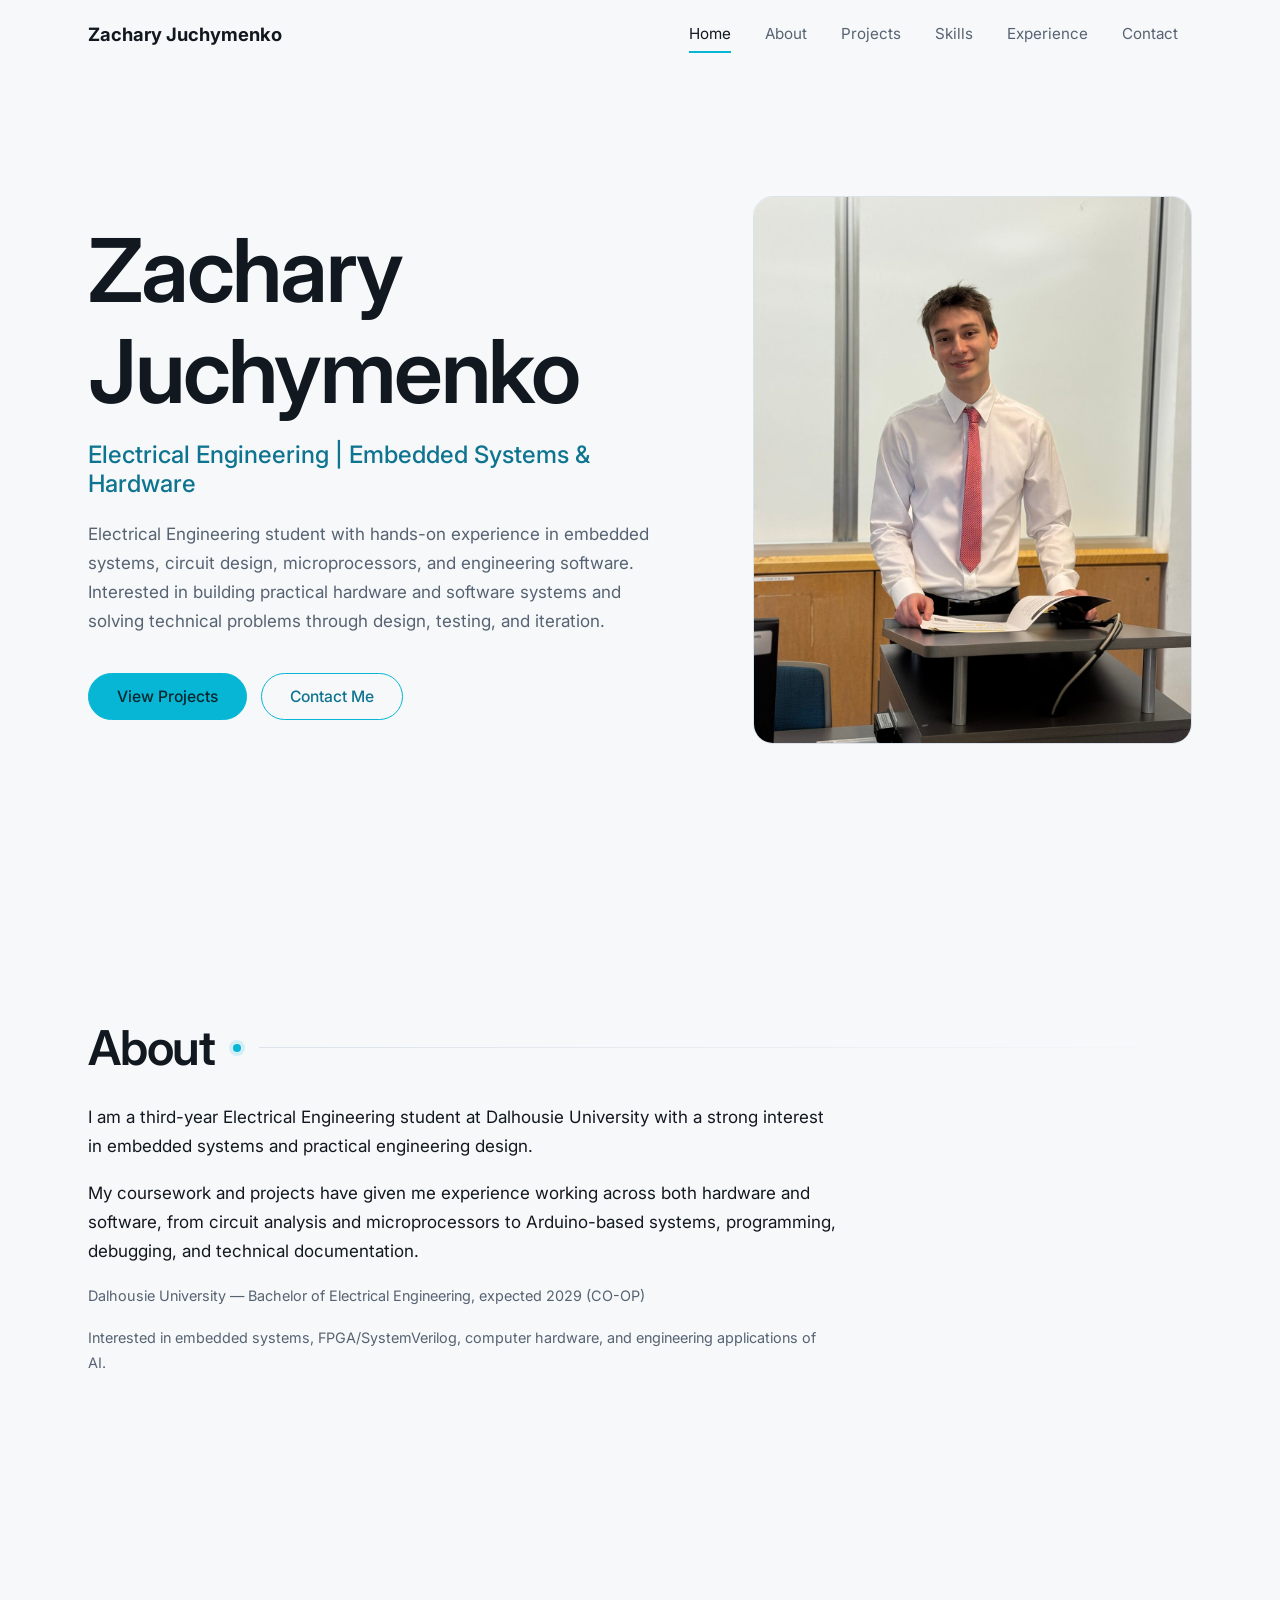
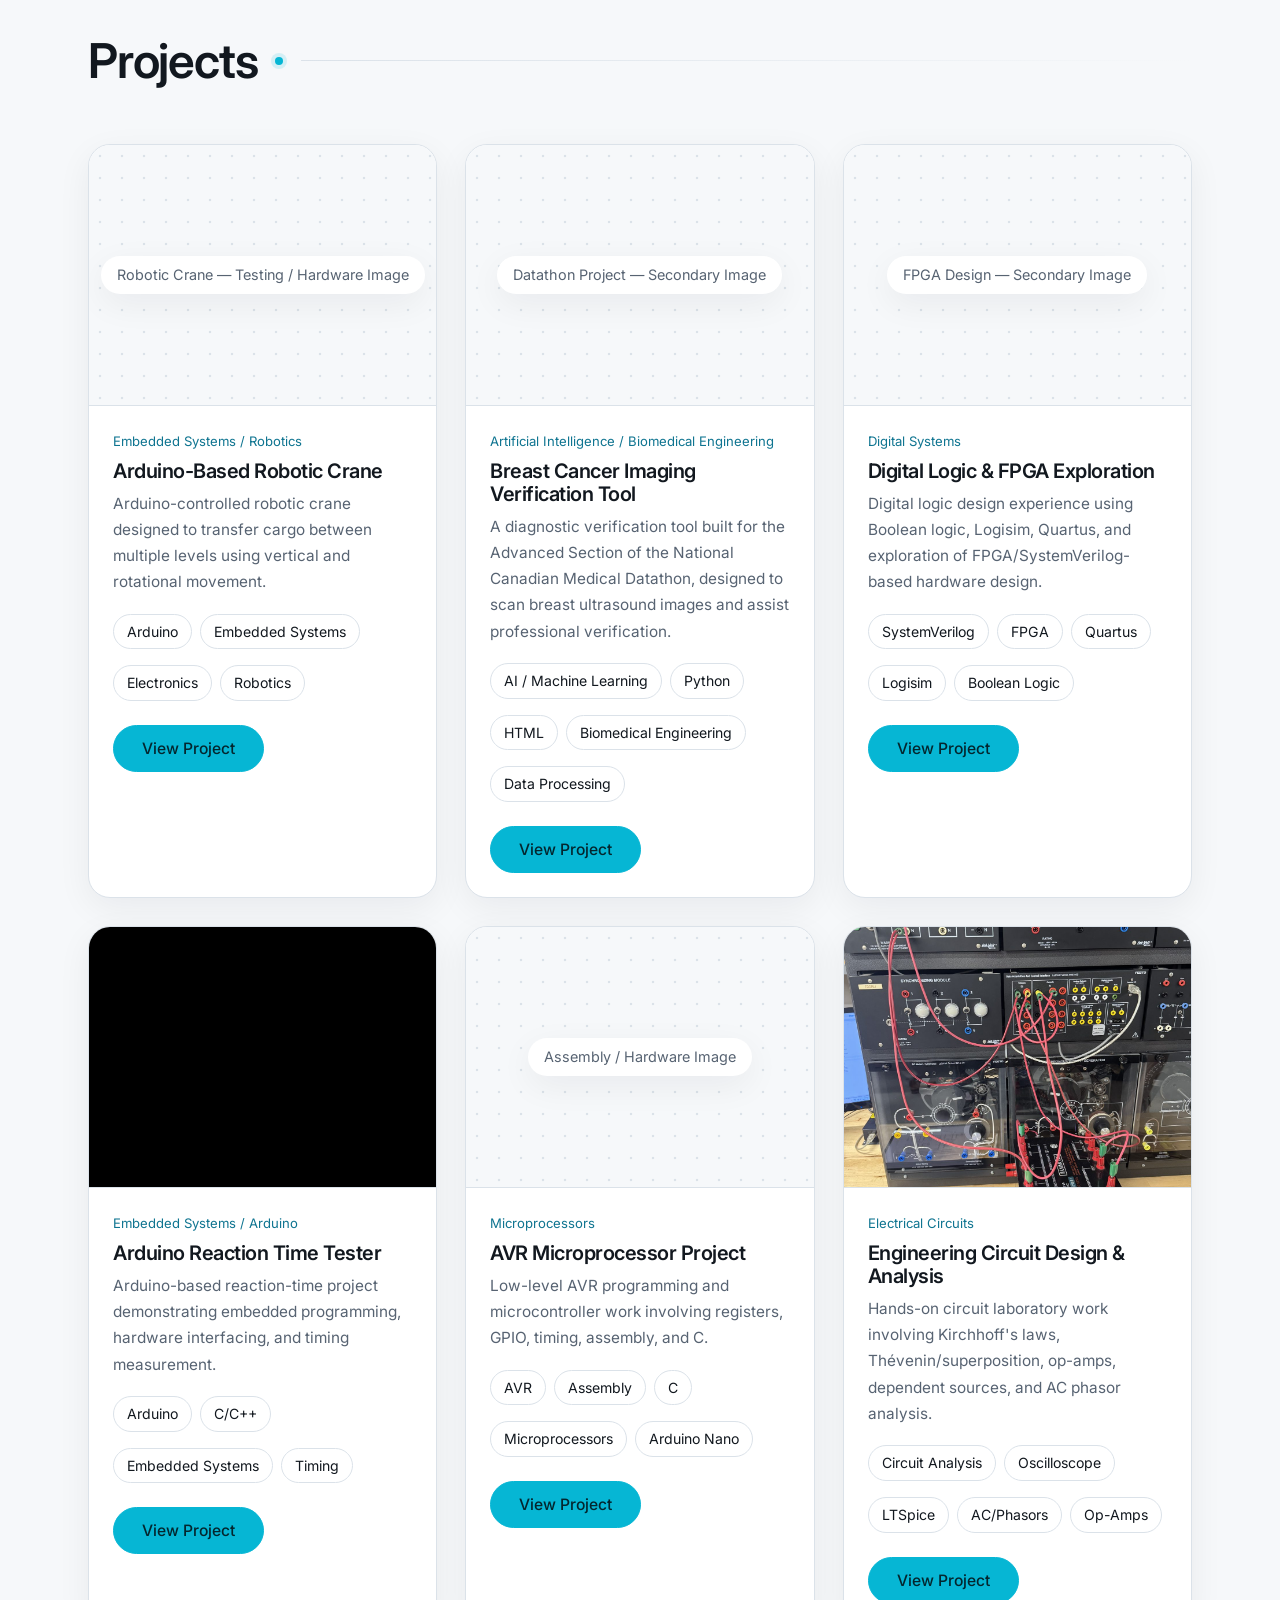
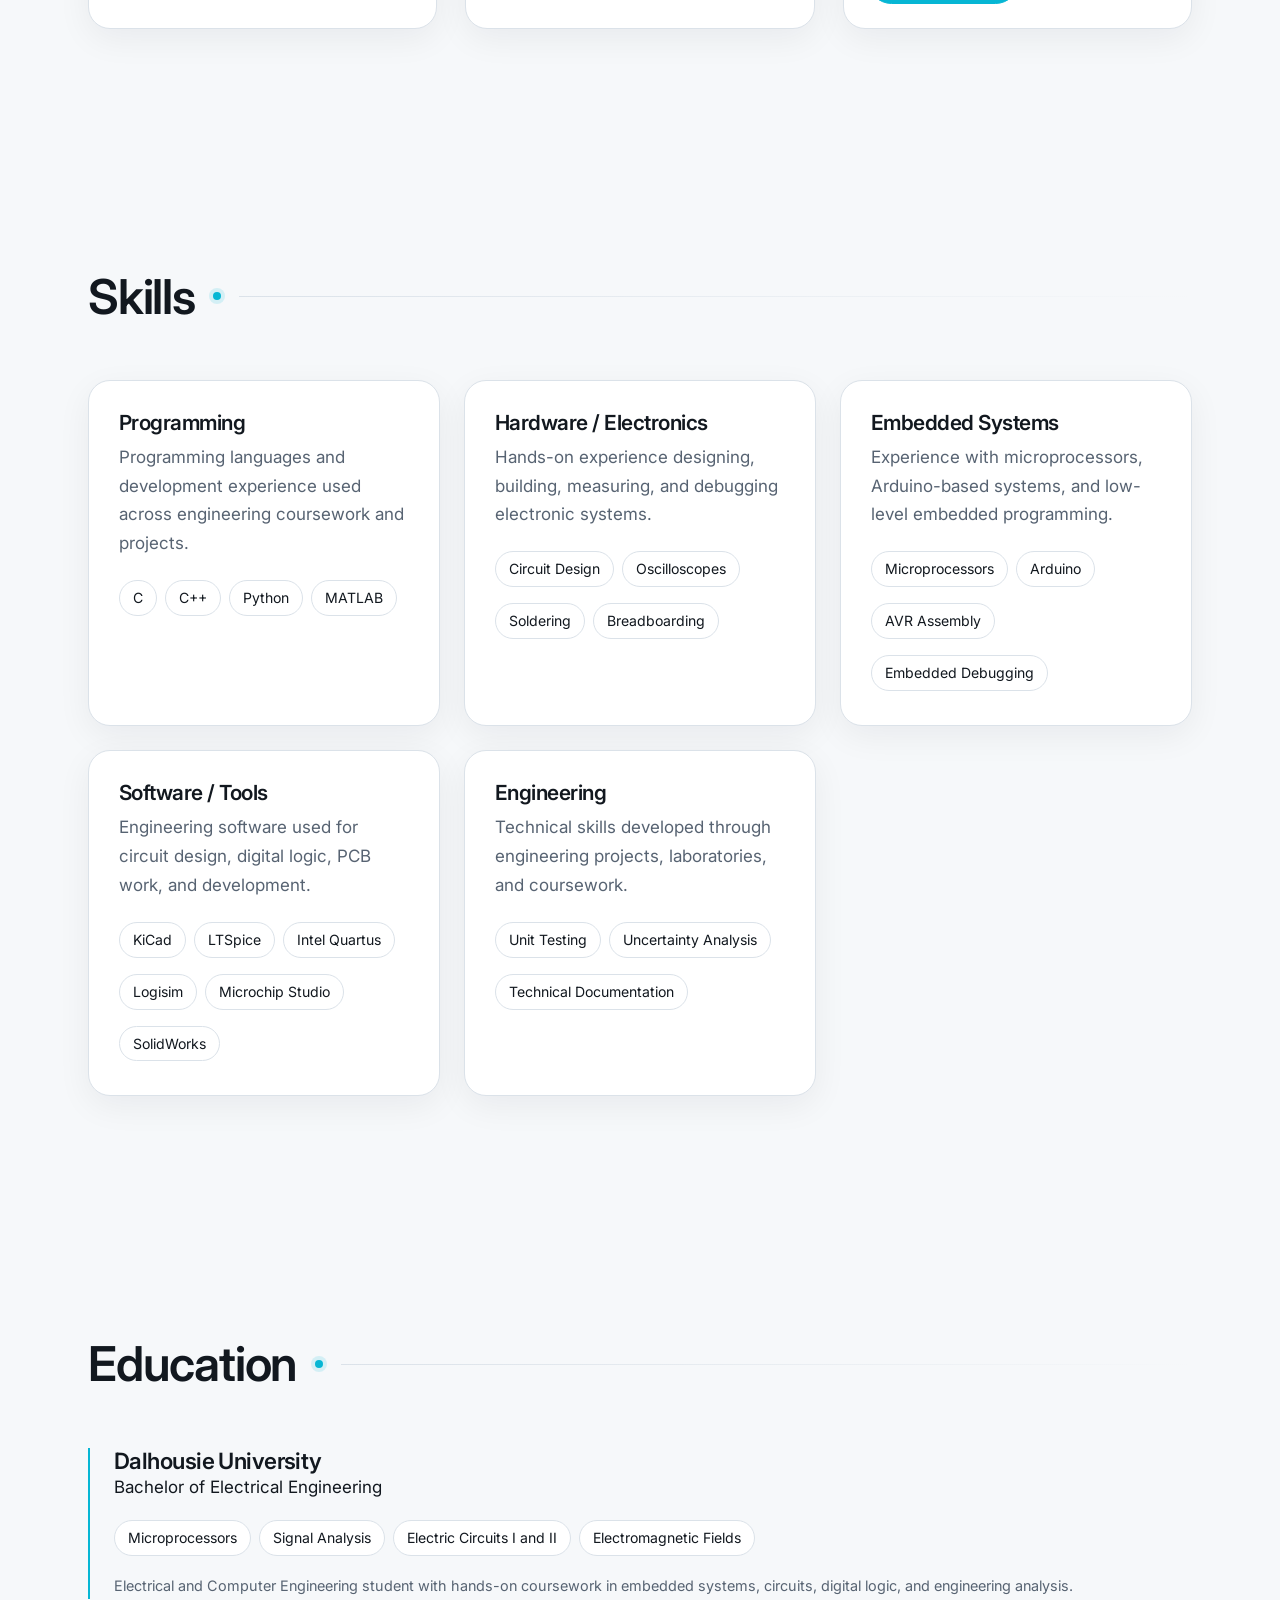
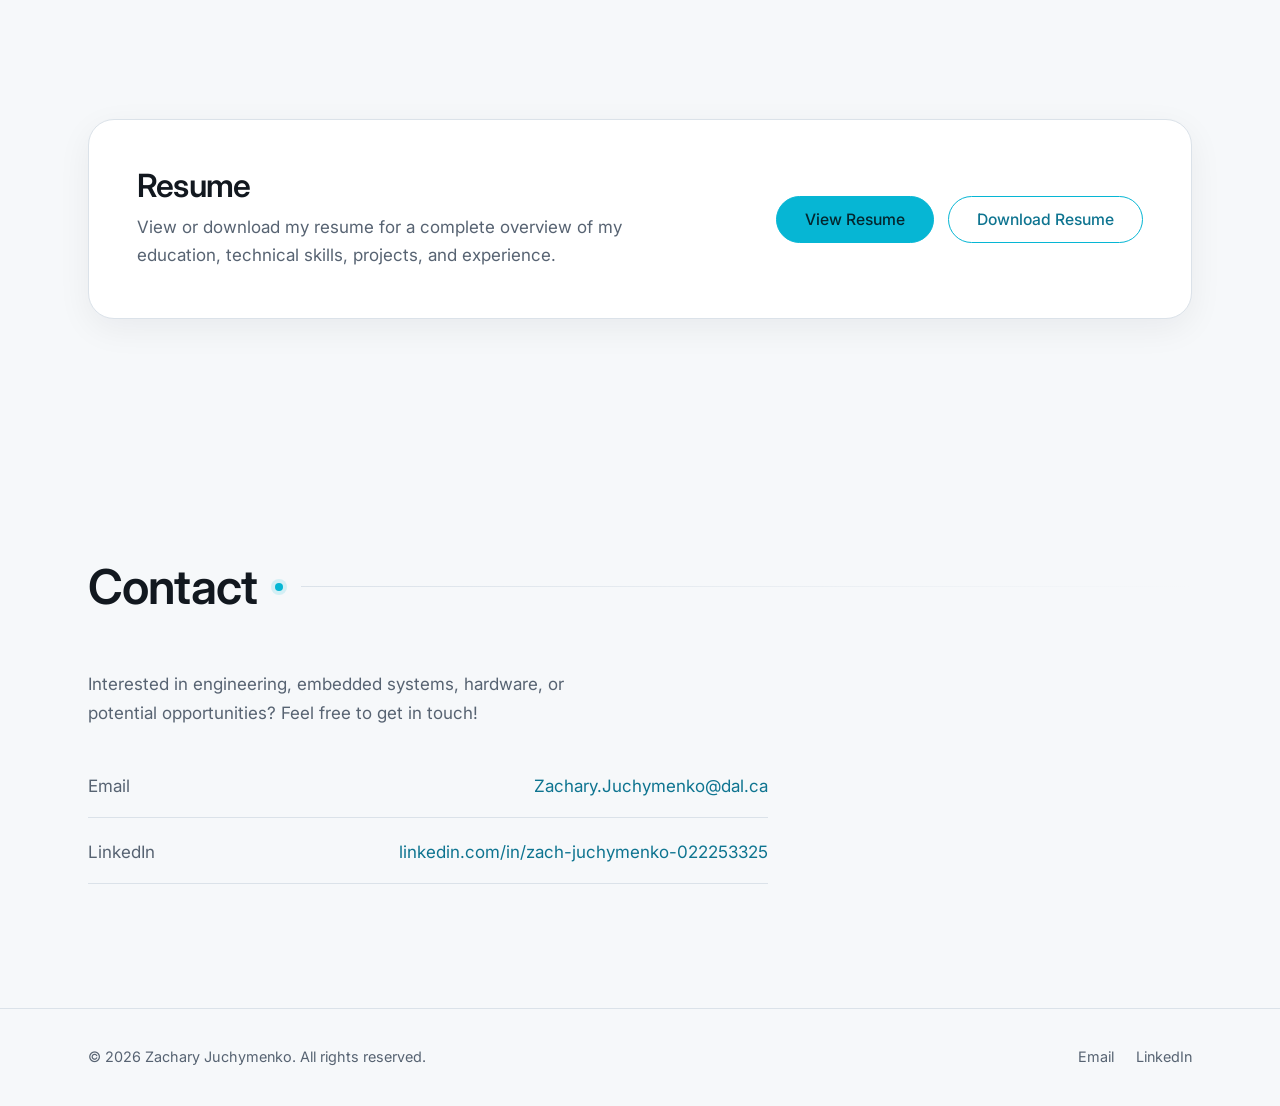
==== commit 1d1d9a8b: "Add files via upload" ====
--- a/index.html
+++ b/index.html
@@ -24,15 +24,16 @@
 function projectCard(p) {
   const thumbSrc = p.image || p.image2;
   const thumbLabel = p.image ? p.imageLabel : p.image2Label;
-  return `<a class="pcard rv" href="project.html?slug=${encodeURIComponent(p.slug)}">
+  return `<article class="pcard rv">
     ${media(thumbSrc, thumbLabel, "4/3", { controls: false })}
     <div class="pcard-body">
       <span class="type">${p.type}</span>
       <h3>${p.title}</h3>
       <p class="short">${p.short}</p>
       ${tagsHtml(p.tags)}
+      <a class="btn p pcard-btn" href="project.html?slug=${encodeURIComponent(p.slug)}">View Project</a>
     </div>
-  </a>`;
+  </article>`;
 }
 
 const hasExp = (D.experience || []).length > 0;
@@ -52,10 +53,7 @@
 </div></section>
 
 <section id="about"><div class="wrap">${sh(D.about.title)}
-  <div class="ag">
-    <div class="rv">${D.about.paragraphs.map(p => `<p>${p}</p>`).join("")}${D.about.small.map(p => `<p class="small">${p}</p>`).join("")}</div>
-    <div class="rv">${media(D.about.image, "[ABOUT IMAGE]", "4/5")}</div>
-  </div>
+  <div class="ag-single rv">${D.about.paragraphs.map(p => `<p>${p}</p>`).join("")}${D.about.small.map(p => `<p class="small">${p}</p>`).join("")}</div>
 </div></section>
 
 <section id="projects"><div class="wrap">${sh("Projects")}
--- a/styles.css
+++ b/styles.css
@@ -66,6 +66,8 @@
 .ag{display:grid;grid-template-columns:1fr 1fr;gap:80px;align-items:start}
 #about .sh{margin-bottom:28px}
 .ag p{margin-bottom:18px;max-width:60ch}
+.ag-single{max-width:68ch}
+.ag-single p{margin-bottom:18px}
 /* skills */
 .sg{display:grid;grid-template-columns:repeat(auto-fit,minmax(320px,1fr));gap:24px}
 .sc{padding:30px;border:1px solid var(--line);border-radius:22px;background:var(--bg2);box-shadow:var(--sh)}
@@ -75,11 +77,12 @@
 .pcard{display:block;border:1px solid var(--line);border-radius:22px;background:var(--bg2);box-shadow:var(--sh);overflow:hidden;transition:transform .3s var(--ease),border-color .3s}
 .pcard:hover{transform:translateY(-4px);border-color:var(--ac)}
 .pcard .ph{border-radius:0;border:0;border-bottom:1px solid var(--line)}
-.pcard-body{padding:24px}
+.pcard-body{padding:24px;display:flex;flex-direction:column}
 .pcard .type{display:block;font-size:.82rem;color:var(--act);margin-bottom:8px}
 .pcard h3{font-size:1.25rem;margin-bottom:8px;color:var(--tx)}
 .pcard .short{color:var(--mut);font-size:.96rem;margin-bottom:14px}
-.pcard .tags{margin-bottom:0}
+.pcard .tags{margin-bottom:20px}
+.pcard-btn{align-self:flex-start}
 /* project detail page */
 .pd-head{padding:150px 0 50px}
 .pd-type{display:inline-block;font-size:.9rem;color:var(--act);border-left:2px solid var(--ac);padding-left:10px;margin-bottom:16px}
@@ -87,8 +90,9 @@
 .pd-event{color:var(--mut);margin-bottom:22px}
 .pd-media{display:grid;grid-template-columns:1fr 1fr;gap:16px;margin:36px 0}
 .pd-media:has(.ph:only-child){grid-template-columns:1fr}
-.det{display:grid;grid-template-columns:repeat(2,1fr);gap:40px 56px;margin-top:20px}
-.det h4{font-size:1.05rem;color:var(--act);padding-top:14px;border-top:1px solid var(--line);margin-bottom:10px}
+.det{display:flex;flex-direction:column;gap:18px;margin-top:28px}
+.det>div{background:var(--bg2);border:1px solid var(--line);border-left:3px solid var(--ac);border-radius:10px;padding:22px 26px;box-shadow:var(--sh)}
+.det h4{font-size:1.08rem;color:var(--tx);margin-bottom:8px}
 .det p,.det li{color:var(--mut);font-size:.98rem}
 .pd-links{margin:40px 0}
 .embed-wrap{position:relative;aspect-ratio:16/9;border:1px solid var(--line);border-radius:20px;overflow:hidden;margin-top:18px;box-shadow:var(--sh)}
@@ -122,6 +126,7 @@
 @media(max-width:960px){
 section{padding:88px 0}
 .hg,.ag,.pg,.cg,.pd-media{grid-template-columns:1fr}
+.ag-single{max-width:none}
 .hero .ph{max-width:460px}
 }
 @media(max-width:720px){
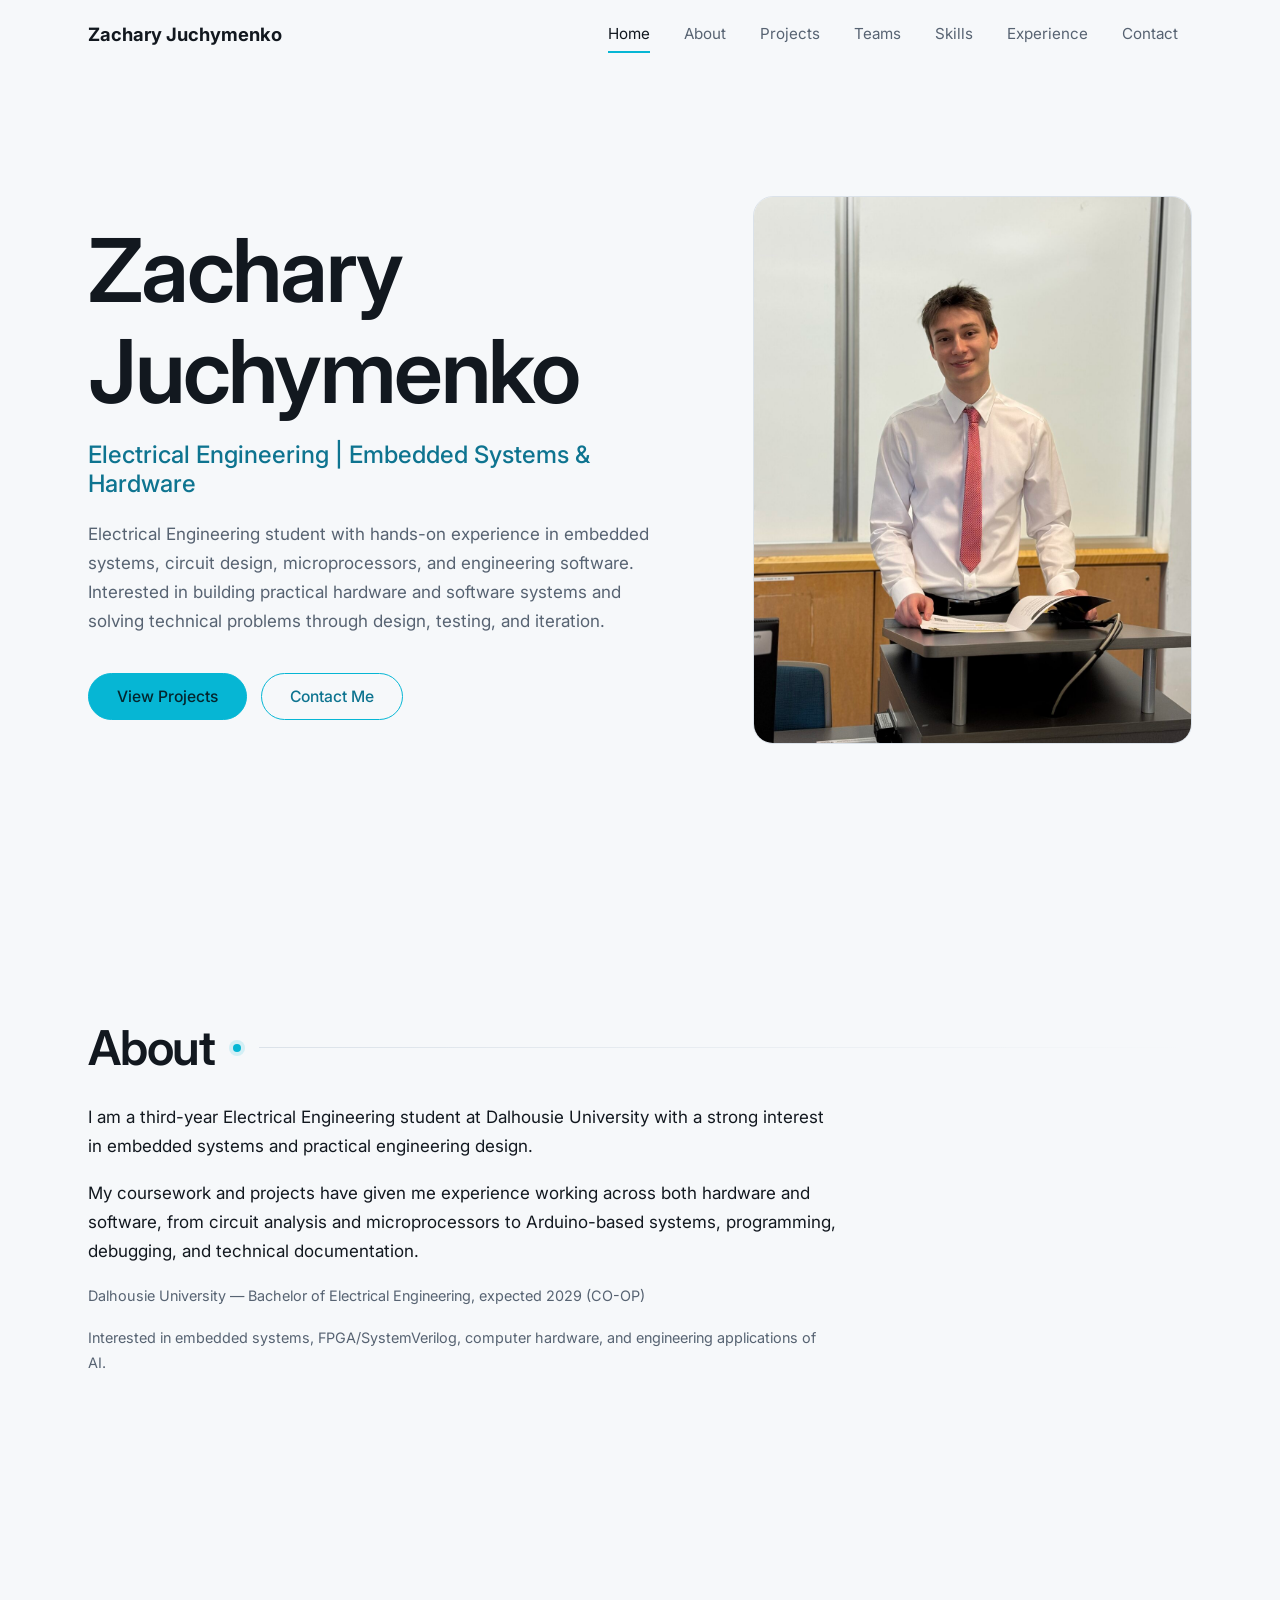
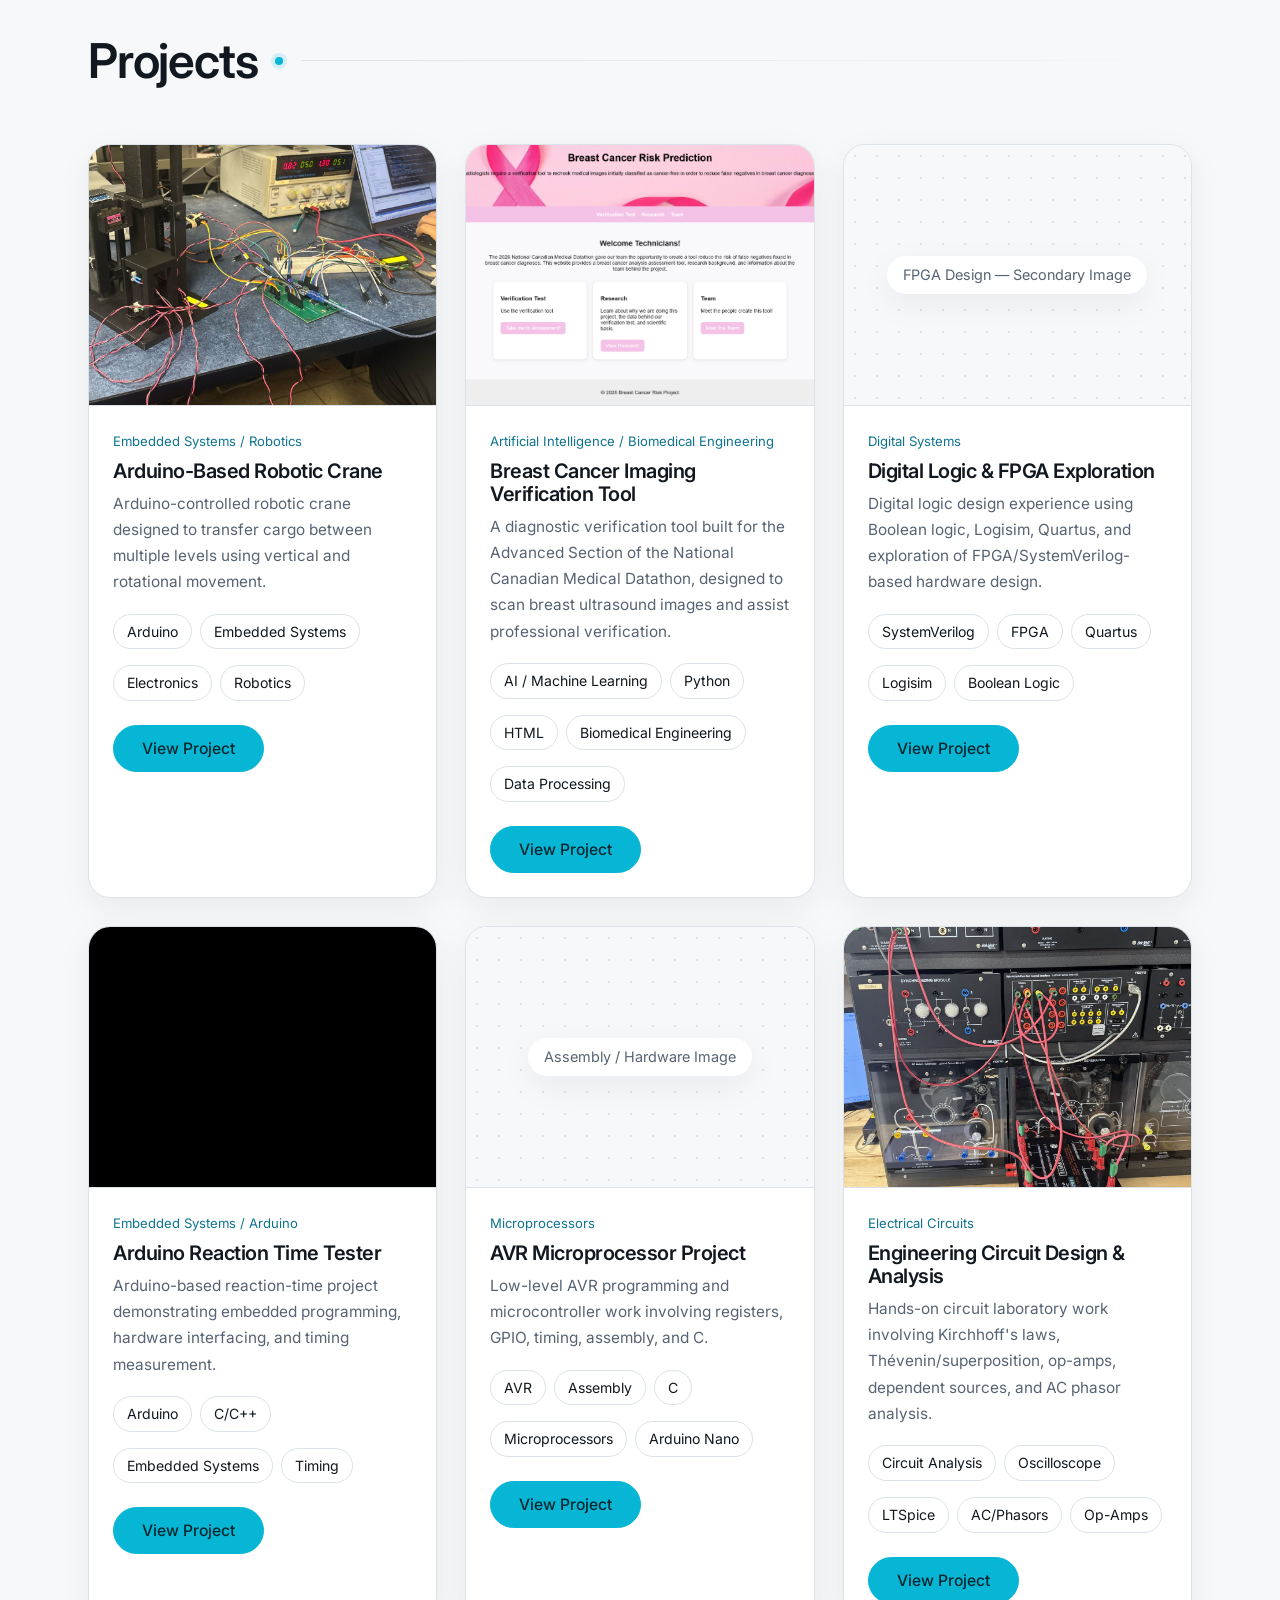
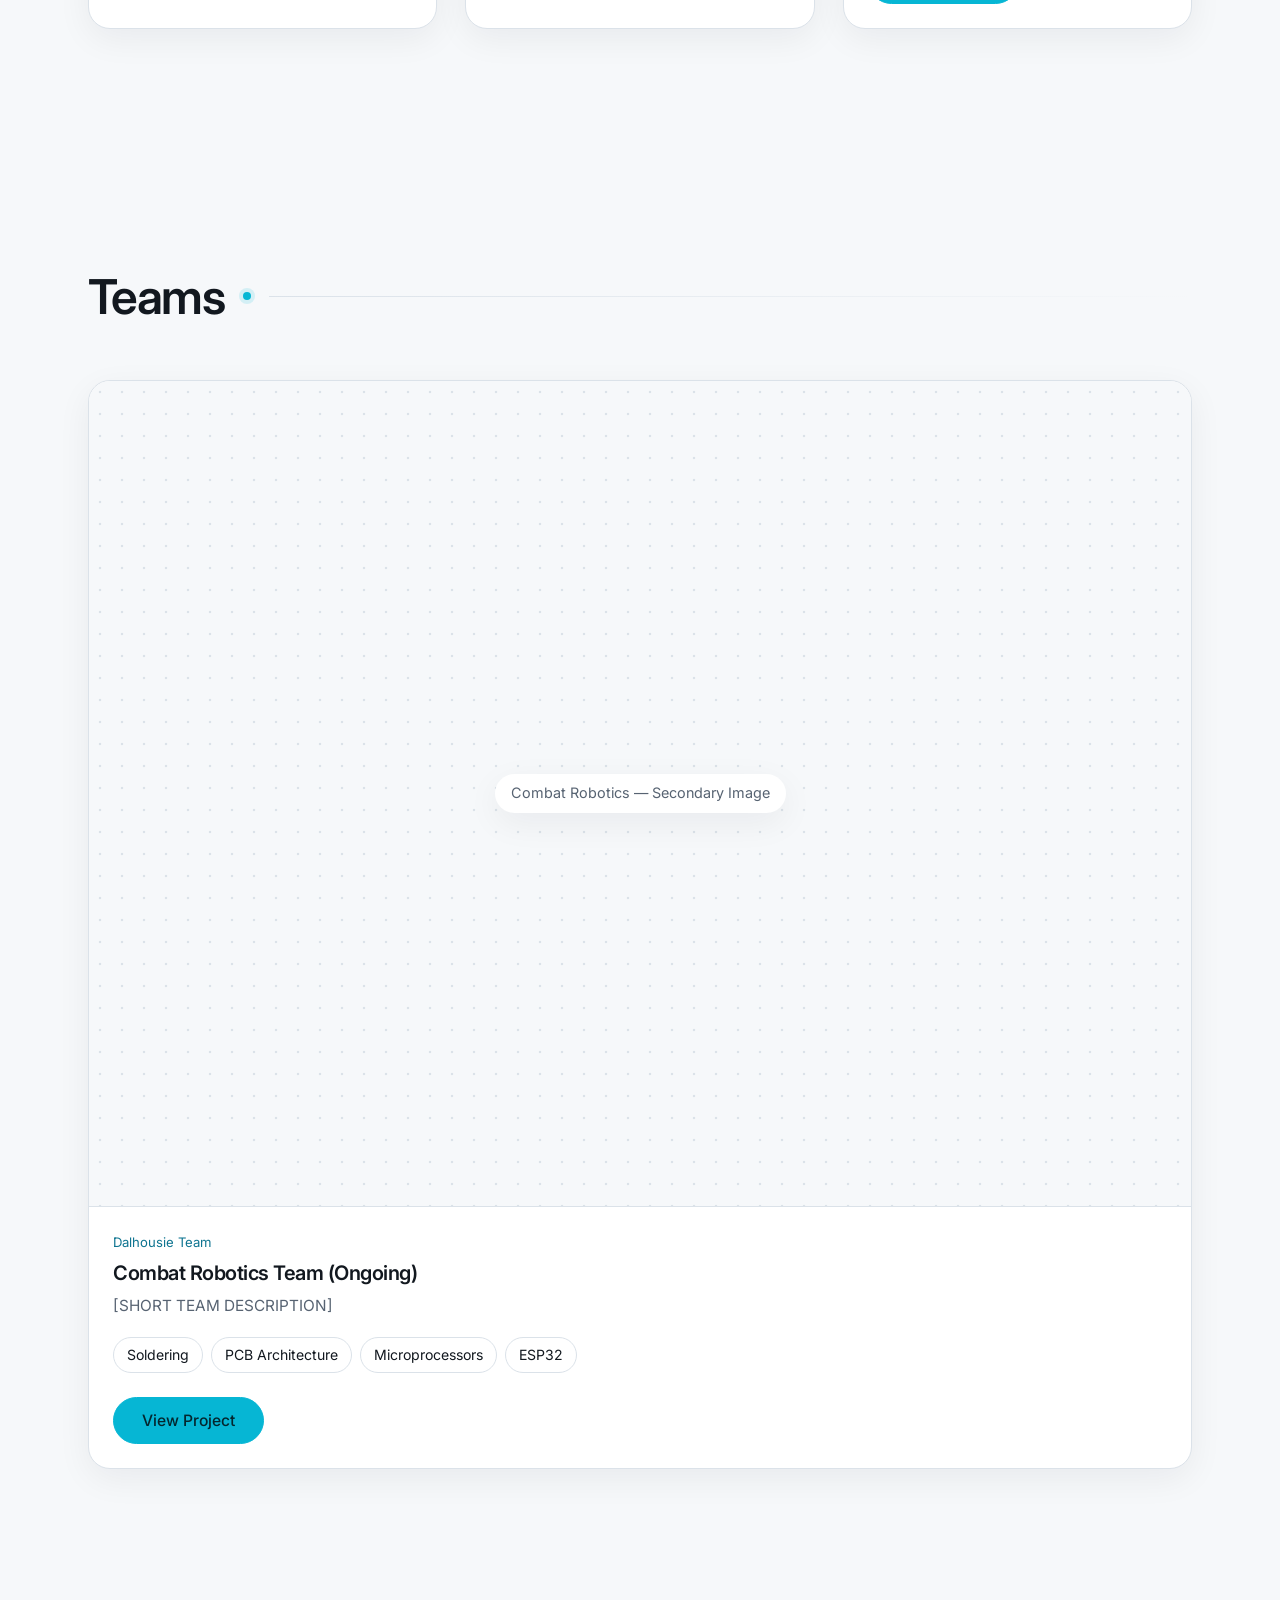
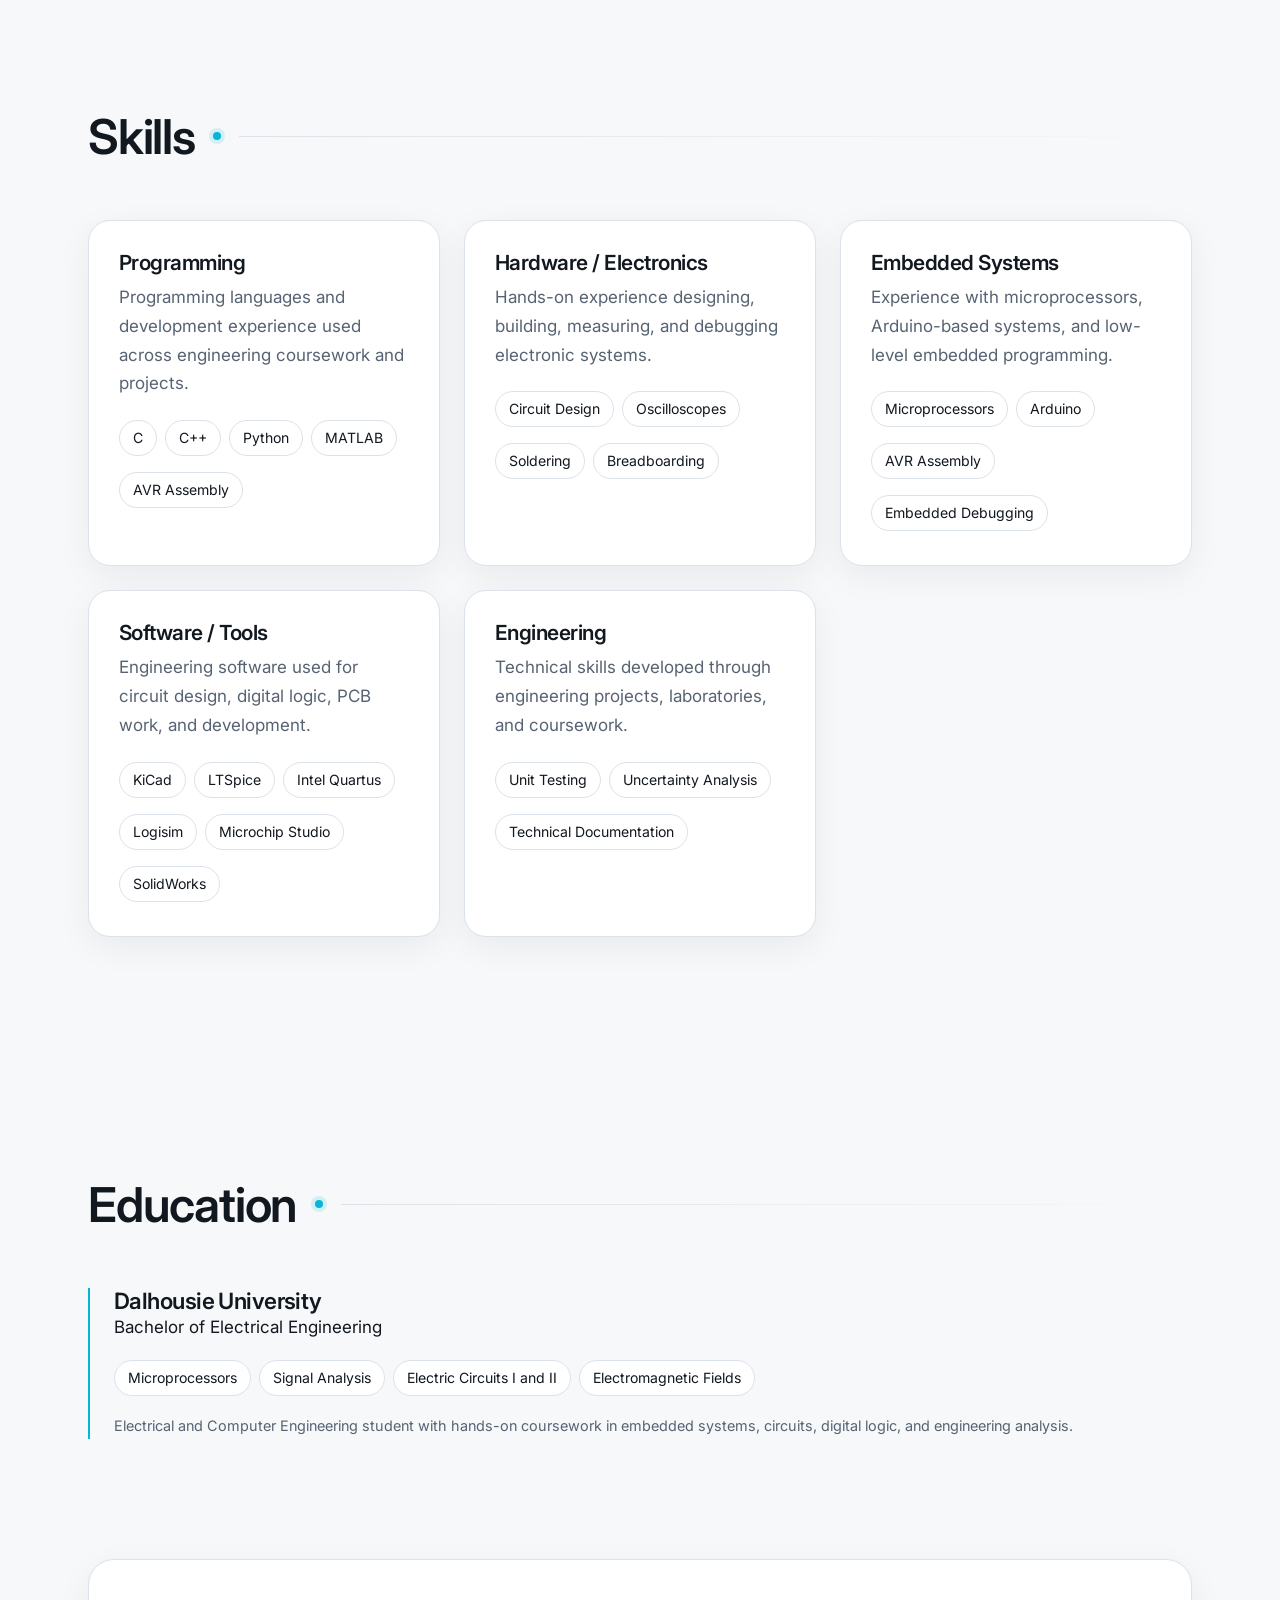
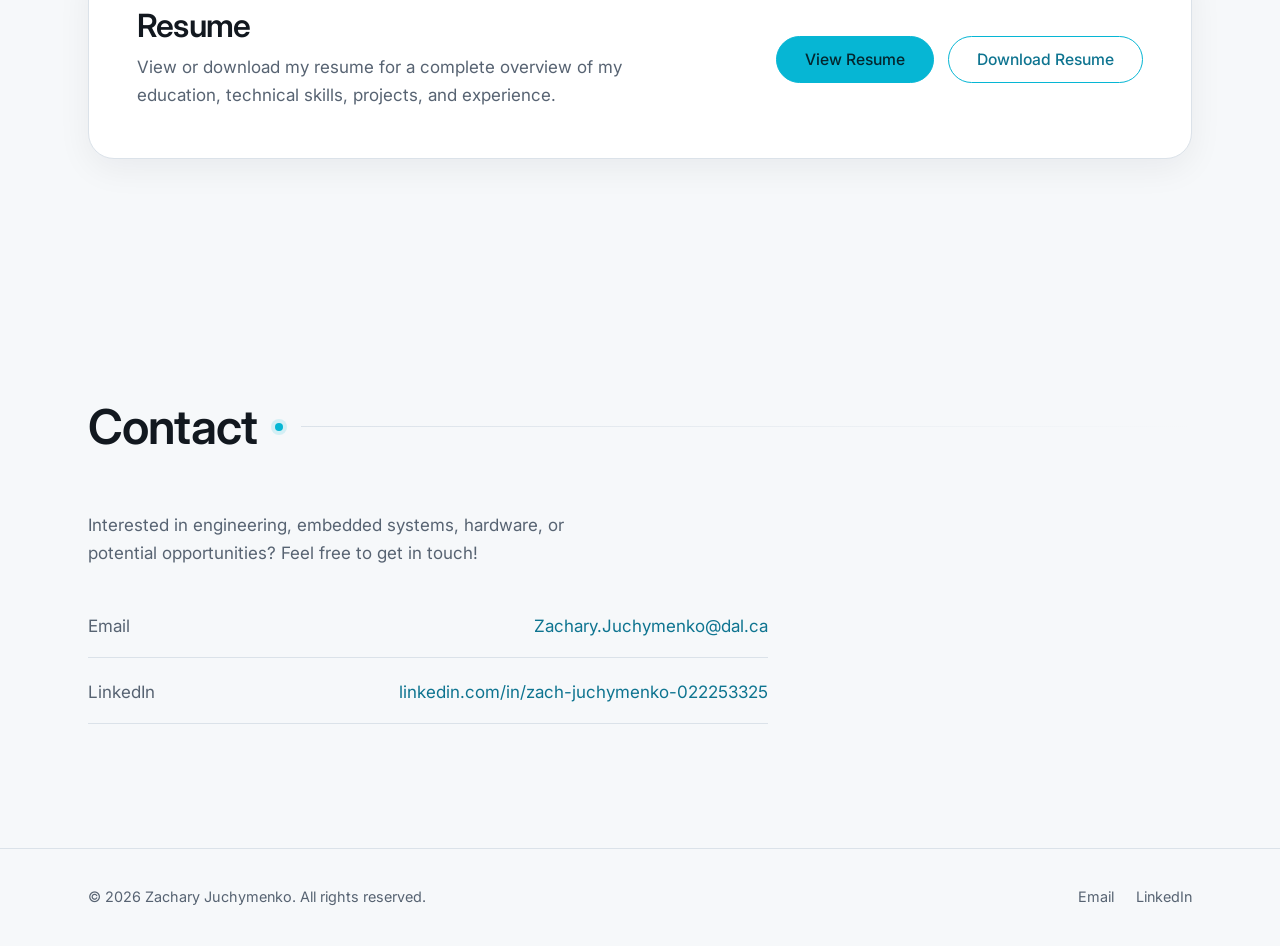
==== commit ce301fa4: "Rename index(2).html to index.html" ====
--- a/index.html
+++ b/index.html
@@ -60,6 +60,10 @@
   <div class="pgrid">${D.projects.map(projectCard).join("")}</div>
 </div></section>
 
+${(D.teams || []).length ? `<section id="teams"><div class="wrap">${sh("Teams")}
+  <div class="pgrid">${D.teams.map(projectCard).join("")}</div>
+</div></section>` : ""}
+
 <section id="skills"><div class="wrap">${sh("Skills")}
   <div class="sg">${D.skills.map(s => `<div class="sc rv"><h3>${s.title}</h3><p class="muted">${s.desc}</p>${tagsHtml(s.items)}</div>`).join("")}</div>
 </div></section>
